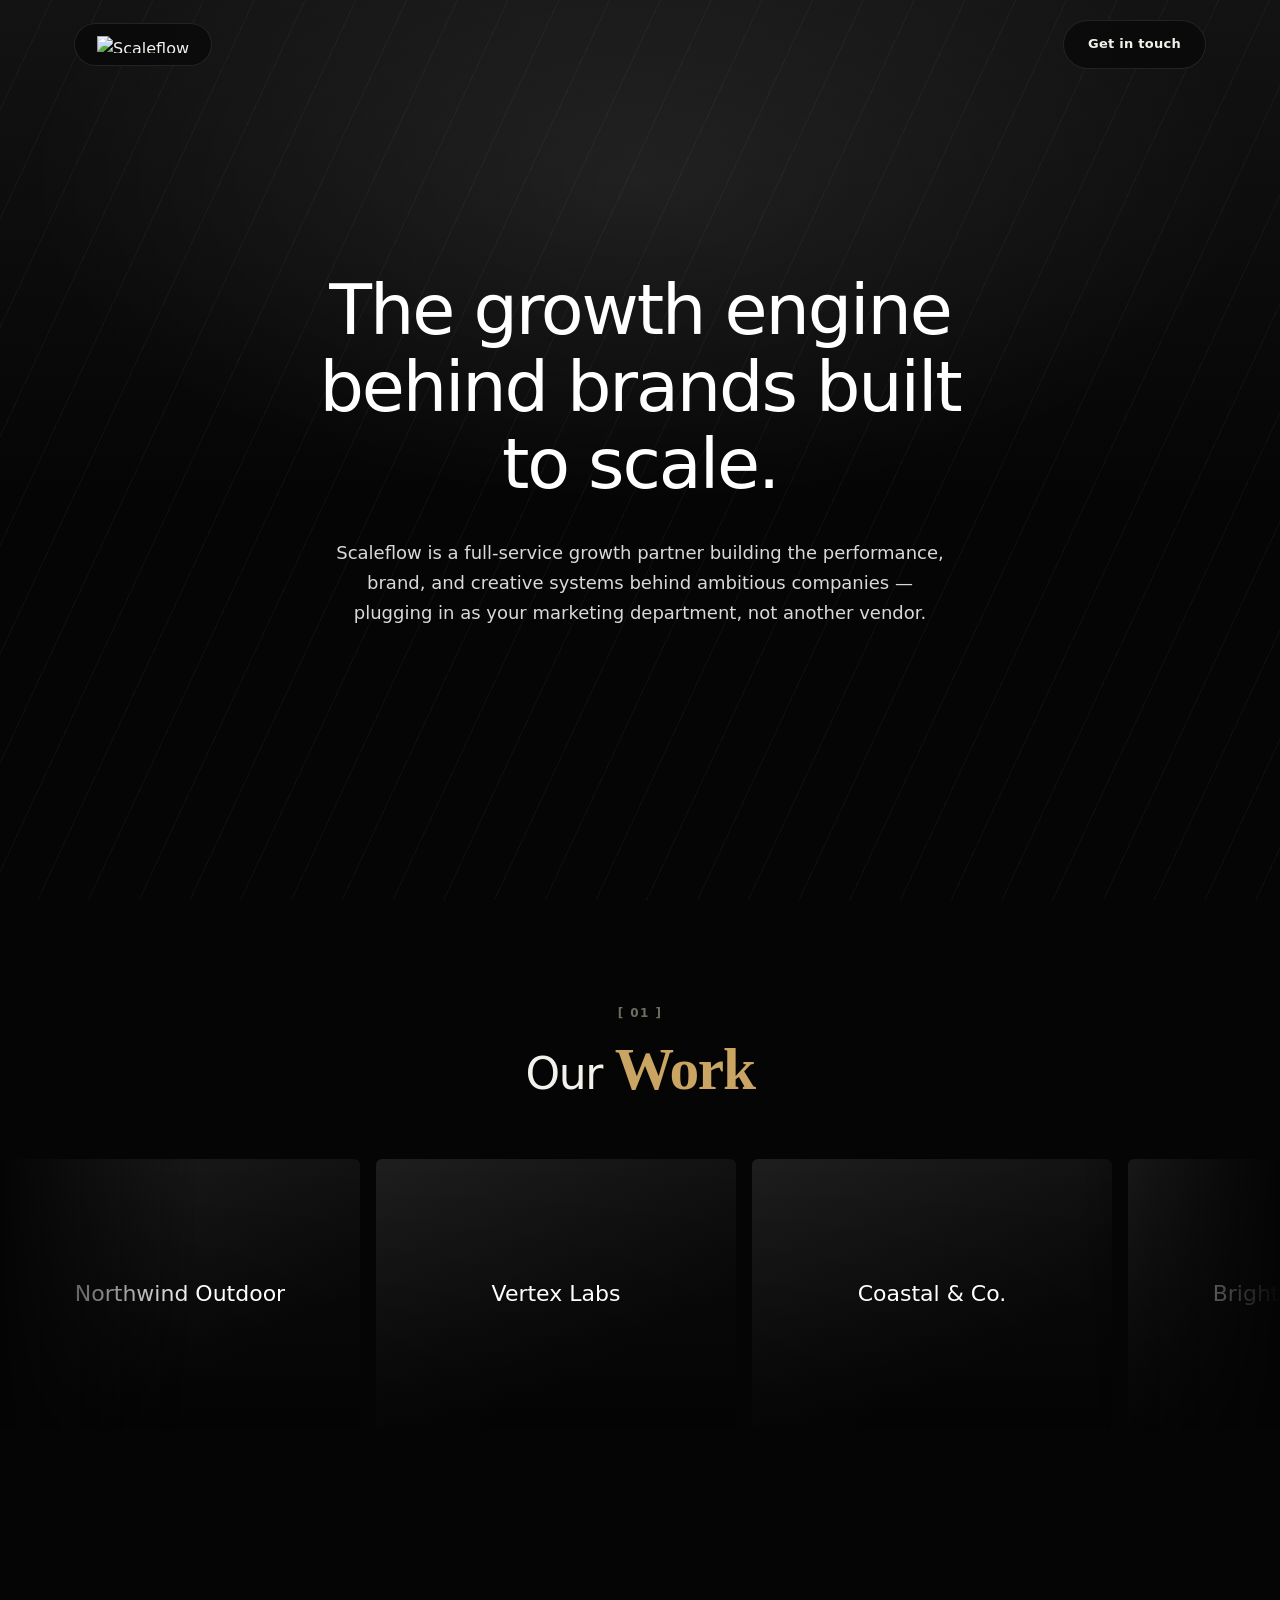
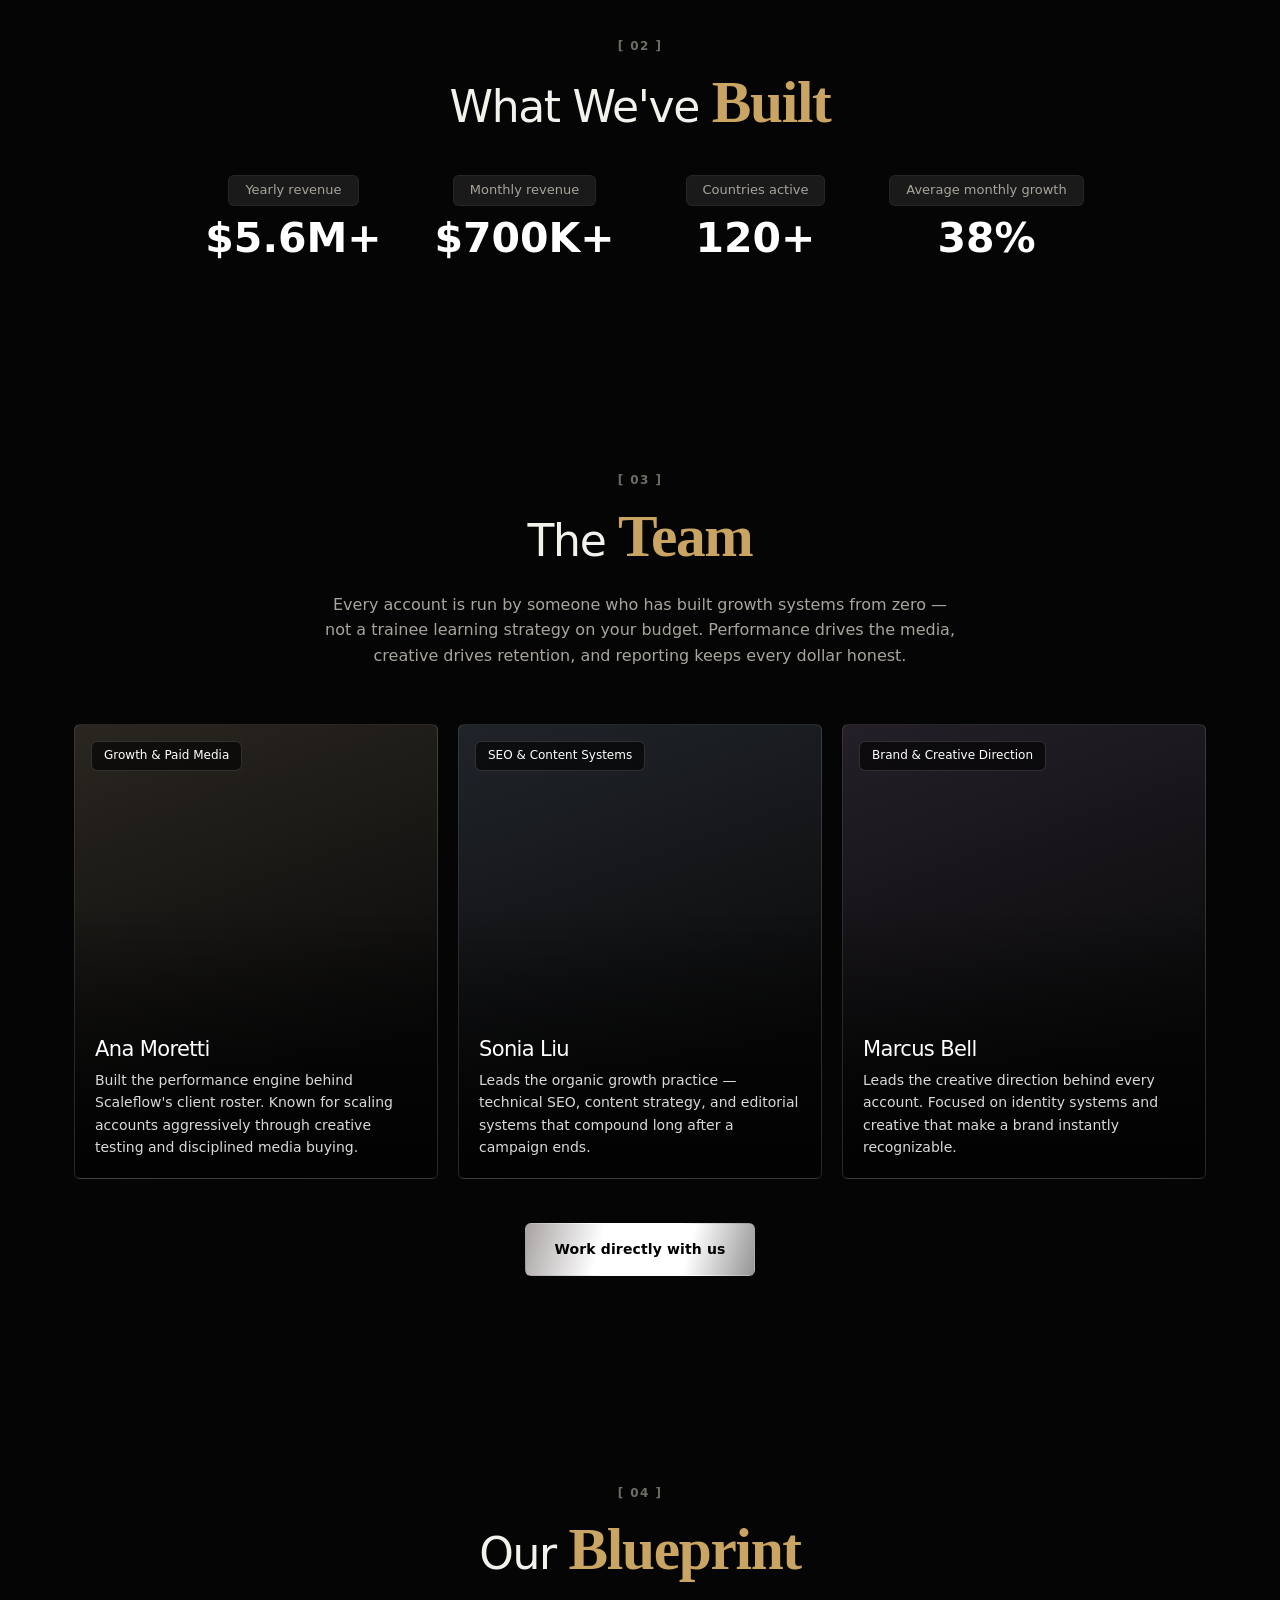
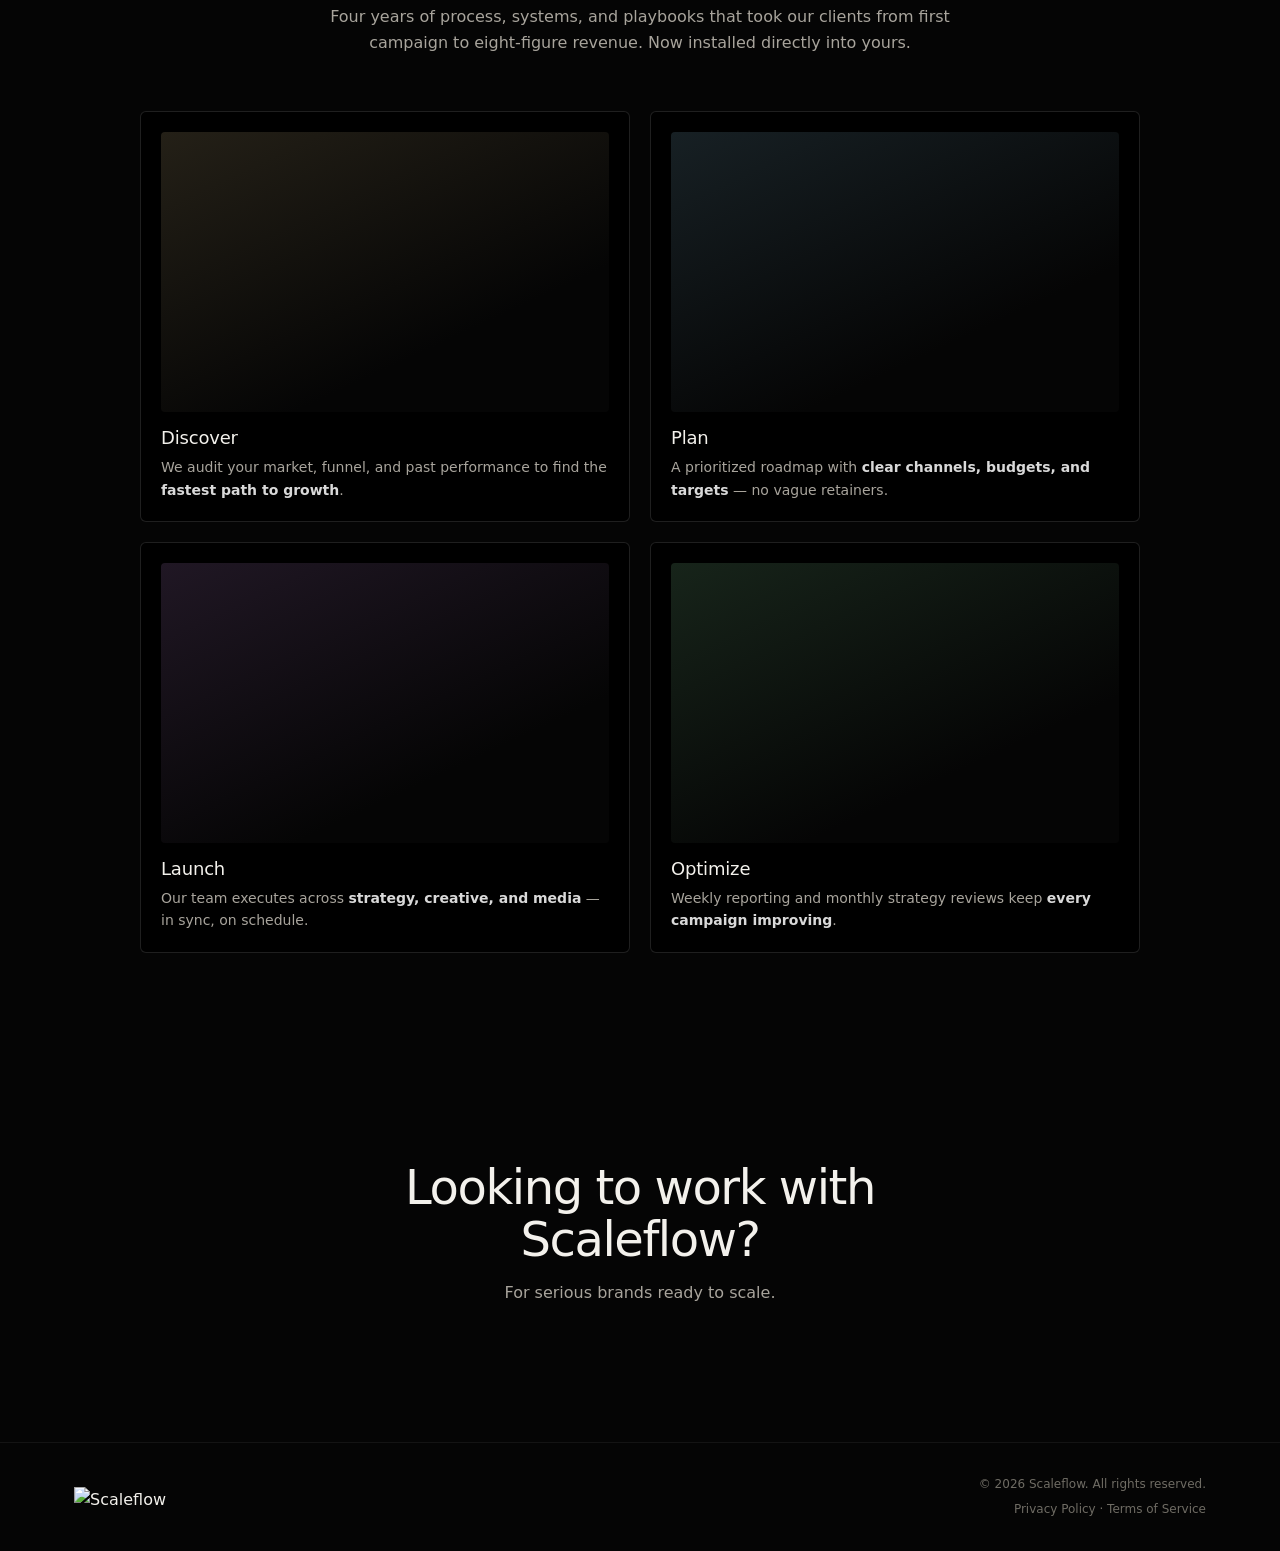
==== index.html @ 5b0f7709 "Fix footer logo picking up the header's floating-pill styling The footer logo shares the .brand clas" ====
<!DOCTYPE html>
<html lang="en">
<head>
  <meta charset="UTF-8" />
  <meta name="viewport" content="width=device-width, initial-scale=1.0" />
  <meta http-equiv="Content-Security-Policy" content="default-src 'self'; script-src 'self'; style-src 'self' 'unsafe-inline' https://fonts.googleapis.com; font-src 'self' https://fonts.gstatic.com; img-src 'self' data:; connect-src 'self'; base-uri 'self'; form-action 'self'; object-src 'none';" />
  <meta name="referrer" content="strict-origin-when-cross-origin" />
  <title>Scaleflow — Brand Growth Partner</title>
  <meta name="description" content="Scaleflow is a brand growth partner helping ambitious brands grow through strategy, content, paid media, and design." />
  <link rel="icon" type="image/svg+xml" href="images/Scaleflow (1).svg" />
  <link rel="preconnect" href="https://fonts.googleapis.com" />
  <link rel="preconnect" href="https://fonts.gstatic.com" crossorigin />
  <link href="https://fonts.googleapis.com/css2?family=Inter:wght@400;500;600;700&family=Outfit:wght@300;400;500;600;700&family=SUSE:wght@300;400;500;600&family=Cinzel:wght@400;500;600&family=Caveat:wght@500;600;700&display=swap" rel="stylesheet" />
  <link rel="stylesheet" href="css/styles.css?v=6" />
</head>
<body>

  <header class="site-header">
    <nav class="nav">
      <a href="index.html" class="brand"><img src="images/Scaleflow (3)-cropped.svg" alt="Scaleflow" class="brand-logo" /></a>
      <ul class="nav-links">
        <li><a href="contact.html">Get in touch</a></li>
      </ul>
    </nav>
  </header>

  <main>

    <!-- Hero + Our Work share one dot-map backdrop -->
    <div class="hero-work-wrap">
      <img class="world-dots" src="images/world-dots.svg" alt="" aria-hidden="true" />

      <section class="real-hero">
        <div class="container">
          <h1>The growth engine behind brands built to scale.</h1>
          <p>Scaleflow is a full-service growth partner building the performance, brand, and creative systems behind ambitious companies — plugging in as your marketing department, not another vendor.</p>
        </div>
      </section>

      <!-- Our Work (mirrors "Our Brands") -->
      <section>
        <div class="container">
          <div class="section-tag">
            <span class="section-num">[ 01 ]</span>
          </div>
          <h2 style="text-align:center; font-size: clamp(30px, 4.4vw, 44px);">Our <span class="script-word">Work</span></h2>
        </div>
        <div class="brand-marquee-wrap" style="margin-top:56px;">
          <div class="brand-marquee-track">
            <div class="brand-tile"><span>Northwind Outdoor</span></div>
            <div class="brand-tile"><span>Vertex Labs</span></div>
            <div class="brand-tile"><span>Coastal &amp; Co.</span></div>
            <div class="brand-tile"><span>Brightfield Goods</span></div>
            <div class="brand-tile"><span>Loop Studio</span></div>
            <div class="brand-tile"><span>Meridian Legal</span></div>
            <div class="brand-tile"><span>Northwind Outdoor</span></div>
            <div class="brand-tile"><span>Vertex Labs</span></div>
            <div class="brand-tile"><span>Coastal &amp; Co.</span></div>
            <div class="brand-tile"><span>Brightfield Goods</span></div>
            <div class="brand-tile"><span>Loop Studio</span></div>
            <div class="brand-tile"><span>Meridian Legal</span></div>
          </div>
        </div>
      </section>
    </div>

    <!-- What We've Built -->
    <section>
      <div class="container">
        <div class="section-tag">
          <span class="section-num">[ 02 ]</span>
        </div>
        <h2 style="text-align:center; font-size: clamp(30px, 4.4vw, 44px);">What We've <span class="script-word">Built</span></h2>
        <div class="stat-strip" style="margin-top:40px;">
          <div class="stat-strip-item">
            <div class="label">Yearly revenue</div>
            <div class="num">$5.6M+</div>
          </div>
          <div class="stat-strip-item">
            <div class="label">Monthly revenue</div>
            <div class="num">$700K+</div>
          </div>
          <div class="stat-strip-item">
            <div class="label">Countries active</div>
            <div class="num">120+</div>
          </div>
          <div class="stat-strip-item">
            <div class="label">Average monthly growth</div>
            <div class="num">38%</div>
          </div>
        </div>
      </div>
    </section>

    <!-- The Team (mirrors "The Founders") -->
    <section>
      <div class="container">
        <div class="section-tag">
          <span class="section-num">[ 03 ]</span>
        </div>
        <h2 style="text-align:center; font-size: clamp(30px, 4.4vw, 44px);">The <span class="script-word">Team</span></h2>
        <div class="founders-intro">
          <p>Every account is run by someone who has built growth systems from zero — not a trainee learning strategy on your budget. Performance drives the media, creative drives retention, and reporting keeps every dollar honest.</p>
        </div>
        <div class="founder-grid">
          <div class="founder-card" style="--founder-tone:#2a2620;">
            <span class="founder-role">Growth &amp; Paid Media</span>
            <div class="founder-text">
              <h3>Ana Moretti</h3>
              <p>Built the performance engine behind Scaleflow's client roster. Known for scaling accounts aggressively through creative testing and disciplined media buying.</p>
            </div>
          </div>
          <div class="founder-card" style="--founder-tone:#20242a;">
            <span class="founder-role">SEO &amp; Content Systems</span>
            <div class="founder-text">
              <h3>Sonia Liu</h3>
              <p>Leads the organic growth practice — technical SEO, content strategy, and editorial systems that compound long after a campaign ends.</p>
            </div>
          </div>
          <div class="founder-card" style="--founder-tone:#241f28;">
            <span class="founder-role">Brand &amp; Creative Direction</span>
            <div class="founder-text">
              <h3>Marcus Bell</h3>
              <p>Leads the creative direction behind every account. Focused on identity systems and creative that make a brand instantly recognizable.</p>
            </div>
          </div>
        </div>
        <div class="work-with-us">
          <a href="contact.html" class="btn btn-primary">Work directly with us</a>
        </div>
      </div>
    </section>

    <!-- Our Blueprint -->
    <section>
      <div class="container">
        <div class="section-tag">
          <span class="section-num">[ 04 ]</span>
        </div>
        <h2 style="text-align:center; font-size: clamp(30px, 4.4vw, 44px);">Our <span class="script-word">Blueprint</span></h2>
        <p style="text-align:center; max-width:640px; margin:16px auto 0;">Four years of process, systems, and playbooks that took our clients from first campaign to eight-figure revenue. Now installed directly into yours.</p>
        <div class="blueprint-grid" style="margin-top:56px;">
          <div class="blueprint-card">
            <div class="blueprint-media" style="--blueprint-tone:#242017;"></div>
            <h3>Discover</h3>
            <p>We audit your market, funnel, and past performance to find the <strong>fastest path to growth</strong>.</p>
          </div>
          <div class="blueprint-card">
            <div class="blueprint-media" style="--blueprint-tone:#172024;"></div>
            <h3>Plan</h3>
            <p>A prioritized roadmap with <strong>clear channels, budgets, and targets</strong> — no vague retainers.</p>
          </div>
          <div class="blueprint-card">
            <div class="blueprint-media" style="--blueprint-tone:#201724;"></div>
            <h3>Launch</h3>
            <p>Our team executes across <strong>strategy, creative, and media</strong> — in sync, on schedule.</p>
          </div>
          <div class="blueprint-card">
            <div class="blueprint-media" style="--blueprint-tone:#17241a;"></div>
            <h3>Optimize</h3>
            <p>Weekly reporting and monthly strategy reviews keep <strong>every campaign improving</strong>.</p>
          </div>
        </div>
      </div>
    </section>

    <!-- Closing CTA -->
    <section>
      <div class="exclusive-cta">
        <h2>Looking to work with Scaleflow?</h2>
        <p>For serious brands ready to scale.</p>
      </div>
    </section>

  </main>

  <footer class="site-footer">
    <div class="container">
      <div class="footer-minimal">
      <a href="index.html" class="brand footer-brand"><img src="images/Scaleflow (3)-cropped.svg" alt="Scaleflow" class="brand-logo" /></a>
      <div class="footer-legal">
        <span>© <span id="year"></span> Scaleflow. All rights reserved.</span>
        <span>Privacy Policy · Terms of Service</span>
      </div>
    </div>
    </div>
  </footer>  <script src="js/main.js"></script>
</body>
</html>
---- css/styles.css ----
/* ==========================================================================
   Scaleflow — global styles
   ========================================================================== */

:root {
  --color-bg: #050505;
  --color-bg-alt: #0a0a0a;
  --color-surface: #101010;
  --color-surface-2: #161615;
  --color-border: rgba(255, 255, 255, 0.1);
  --color-border-soft: rgba(255, 255, 255, 0.06);
  --color-text: #f3f1ec;
  --color-text-dim: #a8a49c;
  --color-text-faint: #6f6c64;
  --color-accent: #c9a463;
  --color-accent-soft: #e7cd9a;
  --color-accent-deep: #9a7a4b;
  --color-accent-ink: #16130c;

  --font-display: "SUSE", system-ui, -apple-system, sans-serif;
  --font-name: "Outfit", system-ui, -apple-system, sans-serif;
  --font-serif: "Cinzel", "Iowan Old Style", "Palatino Linotype", serif;
  --font-body: "Inter", system-ui, -apple-system, sans-serif;
  --font-script: "Caveat", cursive;

  --container: 1180px;
  --radius-sm: 6px;
  --radius-md: 10px;
  --radius-lg: 18px;

  --shadow-soft: 0 30px 80px -30px rgba(0, 0, 0, 0.8);
}

*,
*::before,
*::after {
  box-sizing: border-box;
}

html {
  scroll-behavior: smooth;
}

body {
  margin: 0;
  background: var(--color-bg);
  color: var(--color-text);
  font-family: var(--font-body);
  font-size: 16px;
  line-height: 1.6;
  -webkit-font-smoothing: antialiased;
}

img {
  max-width: 100%;
  display: block;
}

a {
  color: inherit;
  text-decoration: none;
}

ul {
  margin: 0;
  padding: 0;
  list-style: none;
}

h1, h2, h3, h4 {
  font-family: var(--font-display);
  font-weight: 300;
  line-height: 1.1;
  margin: 0 0 0.5em;
  letter-spacing: -0.03em;
}

p {
  margin: 0 0 1em;
  color: var(--color-text-dim);
}

.container {
  width: 100%;
  max-width: var(--container);
  margin: 0 auto;
  padding: 0 24px;
}

section {
  padding: 104px 0;
}

@media (max-width: 720px) {
  section {
    padding: 64px 0;
  }
}

.eyebrow {
  display: inline-flex;
  align-items: center;
  gap: 10px;
  font-family: var(--font-serif);
  font-size: 12px;
  font-weight: 500;
  letter-spacing: 0.22em;
  text-transform: uppercase;
  color: var(--color-accent);
  margin-bottom: 20px;
}

.eyebrow::before {
  content: "";
  width: 22px;
  height: 1px;
  background: var(--color-accent-deep);
  display: inline-block;
}

.section-head {
  max-width: 640px;
  margin-bottom: 56px;
}

.section-head.center {
  margin-left: auto;
  margin-right: auto;
  text-align: center;
}

.section-head .eyebrow {
  justify-content: flex-start;
}

.section-head.center .eyebrow {
  justify-content: center;
}

/* ---------- section tag (numbered label + script accent) ---------- */

.section-tag {
  display: flex;
  flex-direction: column;
  align-items: center;
  gap: 6px;
  margin-bottom: 14px;
}

.section-tag .section-num {
  font-family: var(--font-body);
  font-size: 12px;
  font-weight: 600;
  letter-spacing: 0.12em;
  color: var(--color-text-faint);
}

.script-word {
  font-family: var(--font-script);
  font-weight: 600;
  color: var(--color-accent);
  font-size: 1.35em;
}

.section-head p {
  font-size: 17px;
}

/* ---------- buttons ---------- */

.btn {
  display: inline-flex;
  align-items: center;
  justify-content: center;
  gap: 10px;
  padding: 14px 28px;
  border-radius: var(--radius-sm);
  font-family: var(--font-body);
  font-weight: 600;
  font-size: 14px;
  letter-spacing: 0.01em;
  border: 1px solid transparent;
  cursor: pointer;
  transition: transform 0.18s ease, background 0.18s ease, color 0.18s ease, border-color 0.18s ease, opacity 0.18s ease;
  white-space: nowrap;
}

.btn:hover {
  transform: translateY(-1px);
}

.btn-primary {
  background: linear-gradient(-74deg, #959595 0%, #fff 30%, #fff 67%, #a8a3a3 100%);
  color: #000;
}

.btn-primary:hover {
  opacity: 0.9;
}

.btn-ghost {
  background: transparent;
  color: var(--color-text);
  border-color: var(--color-border);
}

.btn-ghost:hover {
  border-color: rgba(255, 255, 255, 0.4);
  box-shadow: 0 0 14px rgba(255, 255, 255, 0.06);
}

.btn-primary:hover {
  box-shadow: 0 0 16px rgba(255, 255, 255, 0.14);
}

.btn-block {
  width: 100%;
}

/* ---------- header / nav ---------- */

.site-header {
  position: fixed;
  top: 20px;
  left: 0;
  right: 0;
  z-index: 100;
  pointer-events: none;
}

.nav {
  display: flex;
  align-items: center;
  justify-content: space-between;
  gap: 16px;
  max-width: var(--container);
  margin: 0 auto;
  padding: 0 24px;
}

.brand {
  display: flex;
  align-items: center;
  color: var(--color-text);
  flex-shrink: 0;
}

.nav .brand {
  pointer-events: auto;
  background: rgba(10, 10, 10, 0.85);
  backdrop-filter: blur(12px);
  -webkit-backdrop-filter: blur(12px);
  border: 1px solid var(--color-border);
  border-radius: 999px;
  padding: 12px 22px;
}

.brand-logo {
  height: 17px;
  width: auto;
  display: block;
}

.footer-brand .brand-logo {
  height: 20px;
}

.nav-links {
  display: flex;
  align-items: center;
  gap: 8px;
}

.nav-links a {
  pointer-events: auto;
  display: inline-flex;
  align-items: center;
  font-size: 13px;
  font-weight: 600;
  letter-spacing: 0.02em;
  color: var(--color-text);
  background: rgba(10, 10, 10, 0.85);
  backdrop-filter: blur(12px);
  -webkit-backdrop-filter: blur(12px);
  border: 1px solid var(--color-border);
  border-radius: 999px;
  padding: 13px 24px;
  transition: border-color 0.15s ease, background 0.15s ease;
}

.nav-links a:hover {
  border-color: rgba(255, 255, 255, 0.4);
}

@media (max-width: 480px) {
  .site-header {
    top: 14px;
  }

  .nav {
    padding: 0 16px;
  }

  .nav .brand {
    padding: 10px 16px;
  }

  .nav-links a {
    padding: 11px 18px;
    font-size: 12px;
  }
}

/* ---------- glow backdrop (signature sonar-ring motif) ---------- */

.glow-backdrop {
  position: relative;
  overflow: hidden;
  background: var(--color-bg);
}

.glow-backdrop::before {
  content: "";
  position: absolute;
  inset: 0;
  background-image: repeating-radial-gradient(
    circle at 50% 118%,
    rgba(201, 164, 99, 0.16) 0px,
    rgba(201, 164, 99, 0.16) 1px,
    transparent 1px,
    transparent 54px
  );
  -webkit-mask-image: radial-gradient(circle at 50% 118%, black 0%, black 38%, transparent 72%);
  mask-image: radial-gradient(circle at 50% 118%, black 0%, black 38%, transparent 72%);
  pointer-events: none;
}

.glow-backdrop > * {
  position: relative;
}

/* ---------- hero ---------- */

.hero {
  padding: 140px 0 120px;
  text-align: center;
}

.hero-inner {
  max-width: 780px;
  margin: 0 auto;
}

.hero h1 {
  font-size: clamp(38px, 6vw, 68px);
  font-weight: 400;
}

.hero-lede {
  font-size: 18px;
  max-width: 520px;
  margin: 0 auto 40px;
}

.hero-actions {
  display: flex;
  gap: 16px;
  flex-wrap: wrap;
  justify-content: center;
  margin-bottom: 64px;
}

.hero-stats {
  display: flex;
  gap: 56px;
  flex-wrap: wrap;
  justify-content: center;
}

.hero-stat .num {
  font-family: var(--font-display);
  font-size: 30px;
  font-weight: 600;
  color: var(--color-accent);
}

.hero-stat .label {
  font-size: 12px;
  color: var(--color-text-faint);
  text-transform: uppercase;
  letter-spacing: 0.1em;
  margin-top: 4px;
}

@media (max-width: 720px) {
  .hero {
    padding: 96px 0 80px;
  }

  .hero-stats {
    gap: 32px;
  }
}

/* ---------- logo strip ---------- */

.logo-strip {
  padding: 36px 0;
  border-top: 1px solid var(--color-border-soft);
  border-bottom: 1px solid var(--color-border-soft);
  overflow: hidden;
}

.logo-strip-inner {
  display: flex;
  flex-direction: column;
  gap: 20px;
}

.logo-strip .tag {
  font-size: 12px;
  color: var(--color-text-faint);
  text-transform: uppercase;
  letter-spacing: 0.12em;
  white-space: nowrap;
  text-align: center;
}

.marquee {
  overflow: hidden;
  -webkit-mask-image: linear-gradient(90deg, transparent, black 10%, black 90%, transparent);
  mask-image: linear-gradient(90deg, transparent, black 10%, black 90%, transparent);
}

.logo-row {
  display: flex;
  align-items: center;
  gap: 64px;
  width: max-content;
  font-family: var(--font-display);
  font-weight: 500;
  font-size: 19px;
  color: var(--color-text-faint);
  animation: marquee-scroll 28s linear infinite;
}

.logo-row span {
  white-space: nowrap;
  transition: color 0.2s ease;
}

.logo-row span:hover {
  color: var(--color-accent);
}

@keyframes marquee-scroll {
  from { transform: translateX(0); }
  to { transform: translateX(-50%); }
}

@media (prefers-reduced-motion: reduce) {
  .logo-row {
    animation: none;
    flex-wrap: wrap;
    justify-content: center;
  }
}

/* ---------- cards / grids ---------- */

.grid {
  display: grid;
  gap: 1px;
  background: var(--color-border-soft);
  border: 1px solid var(--color-border-soft);
}

.grid-3 {
  grid-template-columns: repeat(3, 1fr);
}

.grid-2 {
  grid-template-columns: repeat(2, 1fr);
}

@media (max-width: 900px) {
  .grid-3 {
    grid-template-columns: repeat(2, 1fr);
  }
}

@media (max-width: 640px) {
  .grid-3,
  .grid-2 {
    grid-template-columns: 1fr;
  }
}

.card {
  background: var(--color-bg);
  padding: 36px 32px;
  transition: background 0.2s ease, box-shadow 0.3s ease;
}

.card:hover {
  background: var(--color-surface);
  box-shadow: inset 0 0 40px rgba(255, 255, 255, 0.025), 0 0 18px rgba(255, 255, 255, 0.03);
}

.card-icon {
  width: 42px;
  height: 42px;
  border-radius: 50%;
  display: grid;
  place-items: center;
  border: 1px solid var(--color-border);
  color: var(--color-accent);
  margin-bottom: 22px;
  font-size: 17px;
  font-family: var(--font-display);
  transition: border-color 0.2s ease;
}

.card:hover .card-icon,
.value-item:hover .card-icon,
.contact-info-item:hover .card-icon {
  border-color: var(--color-accent-deep);
  box-shadow: 0 0 12px rgba(255, 255, 255, 0.08);
}

.card h3 {
  font-size: 19px;
  margin-bottom: 10px;
}

.card p {
  font-size: 15px;
  margin-bottom: 0;
}

.card .learn {
  display: inline-block;
  margin-top: 18px;
  font-size: 13px;
  font-weight: 600;
  letter-spacing: 0.04em;
  color: var(--color-accent);
  border-bottom: 1px solid var(--color-accent-deep);
  padding-bottom: 2px;
}

/* ---------- process ---------- */

.process-list {
  display: flex;
  flex-direction: column;
  border-top: 1px solid var(--color-border-soft);
}

.process-item {
  display: grid;
  grid-template-columns: 90px 1fr;
  gap: 24px;
  padding: 32px 0;
  border-bottom: 1px solid var(--color-border-soft);
  align-items: baseline;
}

.process-item .idx {
  font-family: var(--font-serif);
  font-size: 24px;
  font-weight: 500;
  color: var(--color-accent-deep);
}

.process-item h3 {
  font-size: 20px;
  margin-bottom: 6px;
}

.process-item p {
  margin-bottom: 0;
}

@media (max-width: 640px) {
  .process-item {
    grid-template-columns: 1fr;
    gap: 6px;
  }
}

/* ---------- work / portfolio ---------- */

.work-card {
  overflow: hidden;
  background: var(--color-bg);
  transition: background 0.2s ease, box-shadow 0.3s ease;
}

.work-card:hover {
  background: var(--color-surface);
  box-shadow: inset 0 0 40px rgba(255, 255, 255, 0.025), 0 0 18px rgba(255, 255, 255, 0.03);
}

.work-thumb {
  height: 200px;
  display: flex;
  align-items: flex-end;
  padding: 20px;
  position: relative;
  background: linear-gradient(160deg, #1c1c1c, #0a0a0a);
}

.work-thumb .tag-pill {
  background: rgba(0, 0, 0, 0.5);
  border: 1px solid rgba(255, 255, 255, 0.22);
  color: #fff;
  font-size: 11px;
  font-weight: 600;
  padding: 5px 12px;
  border-radius: 999px;
  text-transform: uppercase;
  letter-spacing: 0.08em;
}

.work-body {
  padding: 28px 32px;
}

.work-body h3 {
  font-size: 18px;
  margin-bottom: 8px;
}

.work-meta {
  display: flex;
  gap: 24px;
  margin-top: 20px;
  padding-top: 20px;
  border-top: 1px solid var(--color-border-soft);
}

.work-meta .stat-num {
  font-family: var(--font-display);
  font-weight: 600;
  color: var(--color-accent);
  font-size: 19px;
  display: block;
}

.work-meta .stat-label {
  font-size: 11px;
  color: var(--color-text-faint);
  text-transform: uppercase;
  letter-spacing: 0.08em;
}

.work-filters {
  display: flex;
  gap: 10px;
  flex-wrap: wrap;
  margin-bottom: 44px;
}

.filter-btn {
  padding: 9px 18px;
  border-radius: 999px;
  border: 1px solid var(--color-border);
  background: transparent;
  color: var(--color-text-dim);
  font-family: var(--font-body);
  font-size: 13px;
  letter-spacing: 0.02em;
  cursor: pointer;
  transition: all 0.15s ease;
}

.filter-btn:hover {
  color: var(--color-text);
  border-color: rgba(255, 255, 255, 0.4);
  box-shadow: 0 0 12px rgba(255, 255, 255, 0.06);
}

.filter-btn.active {
  background: var(--color-accent);
  border-color: var(--color-accent);
  color: var(--color-accent-ink);
  font-weight: 600;
}

/* ---------- testimonials ---------- */

.testimonial-card {
  background: var(--color-bg);
  padding: 36px 32px;
  transition: background 0.2s ease, box-shadow 0.3s ease;
}

.testimonial-card:hover {
  background: var(--color-surface);
  box-shadow: inset 0 0 40px rgba(255, 255, 255, 0.025), 0 0 18px rgba(255, 255, 255, 0.03);
}

.stars {
  color: var(--color-accent);
  letter-spacing: 2px;
  margin-bottom: 18px;
  font-size: 14px;
}

.testimonial-card blockquote {
  margin: 0 0 26px;
  font-size: 16px;
  color: var(--color-text);
  font-family: var(--font-display);
  font-weight: 400;
  line-height: 1.45;
}

.testimonial-person {
  display: flex;
  align-items: center;
  gap: 12px;
}

.avatar {
  width: 40px;
  height: 40px;
  border-radius: 50%;
  border: 1px solid var(--color-border);
  display: grid;
  place-items: center;
  color: var(--color-text);
  font-weight: 500;
  font-family: var(--font-display);
  font-size: 14px;
  transition: box-shadow 0.3s ease;
}

.testimonial-card:hover .avatar {
  box-shadow: 0 0 12px rgba(255, 255, 255, 0.08);
}

.testimonial-person .name {
  font-weight: 600;
  font-size: 14px;
}

.testimonial-person .role {
  font-size: 12px;
  color: var(--color-text-faint);
}

/* ---------- CTA band ---------- */

.cta-band {
  text-align: center;
  position: relative;
  padding: 100px 24px;
  border-top: 1px solid var(--color-border-soft);
  border-bottom: 1px solid var(--color-border-soft);
}

.cta-band h2 {
  font-size: clamp(28px, 4.4vw, 44px);
  font-weight: 400;
  max-width: 640px;
  margin: 0 auto 18px;
  position: relative;
}

.cta-band p {
  max-width: 480px;
  margin: 0 auto 36px;
  position: relative;
}

.cta-band .btn-row {
  display: flex;
  gap: 16px;
  justify-content: center;
  flex-wrap: wrap;
  position: relative;
}

@media (max-width: 640px) {
  .cta-band {
    padding: 64px 24px;
  }
}

/* ---------- footer ---------- */

.site-footer {
  border-top: 1px solid var(--color-border-soft);
  padding: 32px 0;
}

.footer-minimal {
  display: flex;
  justify-content: space-between;
  align-items: center;
  flex-wrap: wrap;
  gap: 16px;
}

.footer-legal {
  display: flex;
  flex-direction: column;
  align-items: flex-end;
  gap: 6px;
  font-size: 12px;
  color: var(--color-text-faint);
  text-align: right;
}

@media (max-width: 560px) {
  .footer-minimal {
    justify-content: flex-start;
  }

  .footer-legal {
    align-items: flex-start;
    text-align: left;
  }
}

/* ---------- page hero (inner pages) ---------- */

.page-hero {
  padding: 88px 0 64px;
  border-bottom: 1px solid var(--color-border-soft);
  text-align: center;
}

.page-hero .container {
  max-width: 720px;
}

.page-hero h1 {
  font-size: clamp(32px, 5.4vw, 52px);
  font-weight: 400;
}

.page-hero p {
  font-size: 17px;
}

.breadcrumb {
  font-size: 12px;
  color: var(--color-text-faint);
  margin-bottom: 20px;
  text-transform: uppercase;
  letter-spacing: 0.1em;
}

.breadcrumb a {
  color: var(--color-text-faint);
}

.breadcrumb a:hover {
  color: var(--color-text);
}

/* ---------- services detail ---------- */

.service-detail {
  display: grid;
  grid-template-columns: 60px 1fr;
  gap: 28px;
  padding: 44px 0;
  border-bottom: 1px solid var(--color-border-soft);
}

.service-detail:last-child {
  border-bottom: none;
}

.service-detail .num {
  font-family: var(--font-serif);
  font-size: 15px;
  color: var(--color-accent-deep);
  font-weight: 500;
}

.service-detail h3 {
  font-size: 25px;
  font-weight: 400;
  margin-bottom: 12px;
}

.service-detail .tags {
  display: flex;
  gap: 8px;
  flex-wrap: wrap;
  margin-top: 20px;
}

.service-detail .tags span {
  font-size: 11px;
  padding: 6px 13px;
  border-radius: 999px;
  color: var(--color-text-dim);
  border: 1px solid var(--color-border);
  text-transform: uppercase;
  letter-spacing: 0.05em;
}

@media (max-width: 640px) {
  .service-detail {
    grid-template-columns: 1fr;
    gap: 12px;
  }
}

/* ---------- pricing ---------- */

.pricing-card {
  background: var(--color-bg);
  border: 1px solid var(--color-border);
  border-radius: var(--radius-md);
  padding: 40px 32px;
  display: flex;
  flex-direction: column;
  transition: border-color 0.3s ease, box-shadow 0.3s ease;
}

.pricing-card:hover {
  border-color: rgba(255, 255, 255, 0.25);
  box-shadow: 0 0 20px rgba(255, 255, 255, 0.05);
}

.pricing-card.featured {
  border-color: var(--color-accent-deep);
  background: var(--color-surface);
  position: relative;
}

.pricing-badge {
  position: absolute;
  top: -14px;
  right: 24px;
  background: linear-gradient(135deg, var(--color-accent-soft), var(--color-accent-deep));
  color: var(--color-accent-ink);
  font-size: 11px;
  font-weight: 700;
  padding: 6px 14px;
  border-radius: 999px;
  text-transform: uppercase;
  letter-spacing: 0.06em;
}

.pricing-card h3 {
  font-weight: 400;
  font-size: 20px;
}

.pricing-card .price {
  font-family: var(--font-display);
  font-size: 40px;
  font-weight: 400;
  margin: 16px 0 4px;
}

.pricing-card .price span {
  font-size: 13px;
  color: var(--color-text-faint);
  font-weight: 400;
  font-family: var(--font-body);
}

.pricing-card ul {
  margin: 26px 0 30px;
  flex-grow: 1;
}

.pricing-card ul li {
  font-size: 14px;
  color: var(--color-text-dim);
  padding: 8px 0;
  display: flex;
  gap: 10px;
  align-items: flex-start;
  border-top: 1px solid var(--color-border-soft);
}

.pricing-card ul li:first-child {
  border-top: none;
}

.pricing-card ul li::before {
  content: "＋";
  color: var(--color-text-faint);
}

/* ---------- team ---------- */

.team-card {
  text-align: center;
}

.team-avatar {
  width: 100%;
  aspect-ratio: 1;
  border-radius: var(--radius-md);
  background: var(--color-surface);
  border: 1px solid var(--color-border);
  display: grid;
  place-items: center;
  font-family: var(--font-display);
  font-size: 30px;
  font-weight: 400;
  color: var(--color-text);
  margin-bottom: 18px;
  transition: box-shadow 0.3s ease, border-color 0.3s ease;
}

.team-card:hover .team-avatar {
  border-color: rgba(255, 255, 255, 0.25);
  box-shadow: 0 0 20px rgba(255, 255, 255, 0.07);
}

.team-card h3 {
  font-size: 16px;
  margin-bottom: 2px;
  font-weight: 500;
}

.team-card .role {
  font-size: 12px;
  color: var(--color-text-faint);
  text-transform: uppercase;
  letter-spacing: 0.05em;
}

/* ---------- values ---------- */

.value-item {
  display: flex;
  gap: 20px;
  align-items: flex-start;
  padding: 28px 0;
  border-bottom: 1px solid var(--color-border-soft);
  transition: border-color 0.3s ease;
}

.value-item:hover {
  border-color: rgba(255, 255, 255, 0.18);
}

.value-item .card-icon {
  flex-shrink: 0;
  margin-bottom: 0;
}

.value-item h3 {
  font-size: 17px;
  margin-bottom: 6px;
  font-weight: 500;
}

.value-item p {
  font-size: 14px;
  margin-bottom: 0;
}

/* ---------- contact ---------- */

.contact-grid {
  display: grid;
  grid-template-columns: 1fr 1fr;
  gap: 64px;
  align-items: flex-start;
}

@media (max-width: 900px) {
  .contact-grid {
    grid-template-columns: 1fr;
  }
}

.contact-info-item {
  display: flex;
  gap: 18px;
  padding: 22px 0;
  border-bottom: 1px solid var(--color-border-soft);
}

.contact-info-item:first-child {
  padding-top: 0;
}

.contact-info-item .card-icon {
  margin-bottom: 0;
  flex-shrink: 0;
}

.contact-info-item h4 {
  font-size: 14px;
  margin-bottom: 4px;
  font-weight: 500;
}

.contact-info-item p {
  font-size: 14px;
  margin-bottom: 0;
}

.form-field {
  margin-bottom: 22px;
}

.form-field label {
  display: block;
  font-size: 12px;
  font-weight: 600;
  color: var(--color-text-faint);
  margin-bottom: 9px;
  text-transform: uppercase;
  letter-spacing: 0.08em;
}

.form-field input,
.form-field select,
.form-field textarea {
  width: 100%;
  background: var(--color-surface);
  border: 1px solid var(--color-border);
  border-radius: var(--radius-sm);
  padding: 13px 16px;
  color: var(--color-text);
  font-family: var(--font-body);
  font-size: 15px;
  transition: border-color 0.15s ease;
}

.form-field input:focus,
.form-field select:focus,
.form-field textarea:focus {
  outline: none;
  border-color: var(--color-accent-deep);
  box-shadow: 0 0 14px rgba(255, 255, 255, 0.05);
}

.form-field textarea {
  resize: vertical;
  min-height: 120px;
}

.form-row {
  display: grid;
  grid-template-columns: 1fr 1fr;
  gap: 16px;
}

@media (max-width: 560px) {
  .form-row {
    grid-template-columns: 1fr;
  }
}

.form-note {
  font-size: 12px;
  color: var(--color-text-faint);
  margin-top: 16px;
}

.form-success {
  display: none;
  background: var(--color-surface);
  border: 1px solid var(--color-border);
  border-radius: var(--radius-md);
  padding: 36px;
  text-align: center;
}

.form-success.visible {
  display: block;
}

.form-success .icon {
  width: 50px;
  height: 50px;
  border-radius: 50%;
  border: 1px solid var(--color-border);
  color: var(--color-text);
  display: grid;
  place-items: center;
  margin: 0 auto 18px;
  font-size: 20px;
  font-family: var(--font-display);
}

.form-success h3 {
  font-weight: 400;
}

/* ---------- faq ---------- */

.faq-list {
  display: flex;
  flex-direction: column;
  gap: 10px;
}

.faq-item {
  border: 1px solid var(--color-border-soft);
  border-radius: var(--radius-sm);
  padding: 0 22px;
  transition: border-color 0.3s ease, box-shadow 0.3s ease;
}

.faq-item:hover {
  border-color: rgba(255, 255, 255, 0.2);
  box-shadow: 0 0 14px rgba(255, 255, 255, 0.04);
}

.faq-question {
  width: 100%;
  background: none;
  border: none;
  color: var(--color-text);
  text-align: left;
  padding: 22px 0;
  font-family: var(--font-body);
  font-size: 15px;
  font-weight: 600;
  cursor: pointer;
  display: flex;
  justify-content: space-between;
  align-items: center;
  gap: 20px;
}

.faq-icon {
  font-size: 17px;
  color: var(--color-text-faint);
  transition: transform 0.2s ease;
  flex-shrink: 0;
}

.faq-item.open .faq-icon {
  transform: rotate(45deg);
}

.faq-answer {
  max-height: 0;
  overflow: hidden;
  transition: max-height 0.25s ease;
}

.faq-answer p {
  padding-bottom: 22px;
  font-size: 14px;
  margin: 0;
}

/* ---------- reveal animation ---------- */

.reveal {
  opacity: 0;
  transform: translateY(18px);
  transition: opacity 0.6s ease, transform 0.6s ease;
}

.reveal.in-view {
  opacity: 1;
  transform: translateY(0);
}

/* ---------- misc ---------- */

.two-col {
  display: grid;
  grid-template-columns: 1fr 1fr;
  gap: 64px;
  align-items: center;
}

@media (max-width: 900px) {
  .two-col {
    grid-template-columns: 1fr;
    gap: 32px;
  }
}

.info-panel {
  border: 1px solid var(--color-border);
  border-radius: var(--radius-md);
  padding: 8px 28px;
}

.info-row {
  display: flex;
  align-items: center;
  justify-content: space-between;
  padding: 18px 0;
  border-bottom: 1px solid var(--color-border-soft);
}

.info-row:last-child {
  border-bottom: none;
}

.info-row .k {
  font-size: 13px;
  color: var(--color-text-faint);
  text-transform: uppercase;
  letter-spacing: 0.06em;
}

.info-row .v {
  font-family: var(--font-display);
  font-weight: 600;
  color: var(--color-accent);
  font-size: 17px;
}

.stat-block {
  display: grid;
  grid-template-columns: repeat(4, 1fr);
  gap: 24px;
  text-align: center;
}

@media (max-width: 720px) {
  .stat-block {
    grid-template-columns: repeat(2, 1fr);
  }
}

.stat-block .num {
  font-family: var(--font-display);
  font-size: clamp(32px, 4vw, 44px);
  font-weight: 600;
  color: var(--color-accent);
}

.stat-block .label {
  font-size: 12px;
  color: var(--color-text-faint);
  text-transform: uppercase;
  letter-spacing: 0.08em;
}

.divider-line {
  height: 1px;
  background: var(--color-border-soft);
  border: none;
  margin: 0;
}

/* ---------- full-height hero ---------- */

.real-hero {
  position: relative;
  padding: 0;
  min-height: 640px;
  height: 100vh;
  max-height: 900px;
  width: 100%;
  overflow: hidden;
  display: flex;
  align-items: center;
  justify-content: center;
  text-align: center;
  background:
    radial-gradient(ellipse 80% 60% at 50% 20%, rgba(255, 255, 255, 0.08), transparent 60%),
    linear-gradient(180deg, #131313 0%, #050505 55%, rgba(5, 5, 5, 0) 100%);
}

.real-hero::before {
  content: "";
  position: absolute;
  inset: 0;
  background-image: repeating-linear-gradient(
    115deg,
    rgba(255, 255, 255, 0.035) 0px,
    rgba(255, 255, 255, 0.035) 1px,
    transparent 1px,
    transparent 46px
  );
}

.hero-work-wrap {
  position: relative;
  overflow: hidden;
}

.hero-work-wrap > section {
  position: relative;
  z-index: 1;
}

.world-dots {
  position: absolute;
  z-index: 0;
  left: 50%;
  bottom: 0;
  top: auto;
  transform: translateX(-50%);
  width: min(1400px, 150%);
  max-width: none;
  opacity: 0.16;
  pointer-events: none;
  -webkit-mask-image: linear-gradient(to bottom, transparent 0%, transparent 28%, black 55%, black 85%, transparent 100%);
  mask-image: linear-gradient(to bottom, transparent 0%, transparent 28%, black 55%, black 85%, transparent 100%);
}

.real-hero .container {
  position: relative;
  max-width: 760px;
}

.real-hero h1 {
  font-size: clamp(36px, 6.4vw, 70px);
  font-weight: 300;
  letter-spacing: -0.03em;
  color: #fff;
}

.real-hero p {
  margin: 20px auto 0;
  max-width: 620px;
  font-size: clamp(15px, 1.6vw, 18px);
  color: rgba(255, 255, 255, 0.85);
  line-height: 1.65;
}

@media (max-width: 720px) {
  .real-hero {
    min-height: 560px;
  }
}

/* ---------- brand marquee ("Our Work") ---------- */

.brand-marquee-wrap {
  overflow: hidden;
  -webkit-mask-image: linear-gradient(90deg, transparent, black 200px, black calc(100% - 200px), transparent);
  mask-image: linear-gradient(90deg, transparent, black 200px, black calc(100% - 200px), transparent);
}

.brand-marquee-track {
  display: flex;
  gap: 16px;
  width: max-content;
  animation: marquee-scroll 34s linear infinite;
}

@media (prefers-reduced-motion: reduce) {
  .brand-marquee-track {
    animation: none;
    flex-wrap: wrap;
  }
}

.brand-tile {
  position: relative;
  flex-shrink: 0;
  width: 360px;
  height: 270px;
  border-radius: 6px;
  overflow: hidden;
  background: linear-gradient(150deg, #1e1e1e, #0a0a0a 70%);
  display: flex;
  align-items: center;
  justify-content: center;
  transition: box-shadow 0.3s ease;
}

.brand-tile:hover {
  box-shadow: 0 0 22px rgba(255, 255, 255, 0.06);
}

.brand-tile::after {
  content: "";
  position: absolute;
  inset: 0;
  background: linear-gradient(0deg, rgba(0, 0, 0, 0.6), rgba(0, 0, 0, 0.2) 55%, transparent);
}

.brand-tile span {
  position: relative;
  z-index: 1;
  font-family: var(--font-display);
  font-weight: 400;
  font-size: 22px;
  color: #fff;
}

@media (max-width: 560px) {
  .brand-tile {
    width: 280px;
    height: 210px;
  }
}

/* ---------- stat strip (What we've built) ---------- */

.stat-strip {
  display: grid;
  grid-template-columns: repeat(4, 1fr);
  gap: 24px;
  max-width: 900px;
  margin: 0 auto;
  text-align: center;
}

@media (max-width: 720px) {
  .stat-strip {
    grid-template-columns: repeat(2, 1fr);
  }
}

.stat-strip-item {
  display: flex;
  flex-direction: column;
  align-items: center;
}

.stat-strip-item .label {
  display: inline-flex;
  max-width: 100%;
  background: #1a1a1a;
  border: 1px solid rgba(255, 255, 255, 0.05);
  border-radius: 6px;
  padding: 4px 16px;
  font-family: var(--font-body);
  font-size: 13px;
  color: var(--color-text-dim);
  transition: box-shadow 0.3s ease, border-color 0.3s ease;
}

.stat-strip-item:hover .label {
  border-color: rgba(255, 255, 255, 0.14);
  box-shadow: 0 0 12px rgba(255, 255, 255, 0.06);
}

.stat-strip-item .num {
  margin-top: 8px;
  font-family: var(--font-display);
  font-weight: 600;
  font-size: clamp(28px, 3.4vw, 41px);
  line-height: 1.2;
  color: #fff;
  white-space: nowrap;
  text-rendering: optimizeLegibility;
  -webkit-font-smoothing: antialiased;
}

/* ---------- founders ---------- */

.founders-intro {
  max-width: 640px;
  margin: 0 auto 56px;
  text-align: center;
}

.founders-intro p {
  font-size: 16px;
}

.founder-grid {
  display: grid;
  grid-template-columns: repeat(3, 1fr);
  gap: 20px;
}

@media (max-width: 720px) {
  .founder-grid {
    grid-template-columns: 1fr;
  }
}

.founder-card {
  position: relative;
  aspect-ratio: 4 / 5;
  border-radius: 6px;
  border: 1px solid rgba(255, 255, 255, 0.12);
  overflow: hidden;
  background: linear-gradient(160deg, var(--founder-tone, #2a2a2a), #0a0a0a 75%);
  transition: transform 0.4s ease, box-shadow 0.4s ease;
}

.founder-card:hover {
  transform: scale(1.01);
  box-shadow: 0 0 24px rgba(255, 255, 255, 0.07);
}

.founder-card::after {
  content: "";
  position: absolute;
  inset: 0;
  background: linear-gradient(180deg, transparent 40%, rgba(0, 0, 0, 0.55) 75%, rgba(0, 0, 0, 0.85) 100%);
}

.founder-role {
  position: absolute;
  top: 16px;
  left: 16px;
  z-index: 1;
  display: inline-flex;
  align-items: center;
  border-radius: 6px;
  border: 1px solid rgba(255, 255, 255, 0.15);
  background: rgba(0, 0, 0, 0.6);
  backdrop-filter: blur(4px);
  padding: 4px 12px;
  font-family: var(--font-body);
  font-size: 12px;
  font-weight: 500;
  color: #fff;
}

.founder-text {
  position: absolute;
  z-index: 1;
  inset-inline: 0;
  bottom: 0;
  padding: 20px;
}

.founder-text h3 {
  font-family: var(--font-name);
  font-weight: 300;
  font-size: 21px;
  color: #fff;
  margin: 0;
}

.founder-text p {
  margin: 8px 0 0;
  font-size: 14px;
  color: rgba(255, 255, 255, 0.85);
}

.work-with-us {
  text-align: center;
  margin-top: 44px;
}

/* ---------- accolades marquee ---------- */

.accolade-strip {
  overflow: hidden;
  -webkit-mask-image: linear-gradient(90deg, transparent, black 60px, black calc(100% - 60px), transparent);
  mask-image: linear-gradient(90deg, transparent, black 60px, black calc(100% - 60px), transparent);
}

.accolade-track {
  display: flex;
  gap: 24px;
  width: max-content;
  animation: marquee-scroll 50s linear infinite;
}

@media (prefers-reduced-motion: reduce) {
  .accolade-track {
    animation: none;
    flex-wrap: wrap;
  }
}

.accolade-card {
  position: relative;
  flex: 0 0 260px;
  height: 387px;
  border-radius: 5px;
  overflow: hidden;
  background: linear-gradient(165deg, var(--accolade-tone, #1c1c1c), #050505 70%);
  box-shadow:
    inset 0 1px 0 0 rgba(255, 255, 255, 0.1),
    0 30px 50px 0 rgba(0, 0, 0, 0.4);
  transition: box-shadow 0.35s ease;
}

.accolade-card:hover {
  box-shadow:
    inset 0 1px 0 0 rgba(255, 255, 255, 0.1),
    0 30px 50px 0 rgba(0, 0, 0, 0.4),
    0 0 26px rgba(255, 255, 255, 0.07);
}

@media (min-width: 640px) {
  .accolade-card {
    flex-basis: 360px;
    height: 536px;
  }
}

.accolade-card-inner {
  position: relative;
  z-index: 1;
  padding: 24px;
}

.accolade-card-head {
  display: flex;
  align-items: center;
  gap: 12px;
}

.accolade-card .mark {
  width: 40px;
  height: 40px;
  flex-shrink: 0;
  border-radius: 6px;
  border: 1px solid rgba(255, 255, 255, 0.1);
  background: rgba(255, 255, 255, 0.05);
  display: grid;
  place-items: center;
  font-family: var(--font-display);
  font-size: 15px;
  color: #fff;
}

.accolade-card h4 {
  font-family: var(--font-body);
  font-weight: 400;
  font-size: 18px;
  color: #fff;
  margin: 0;
  flex: 1;
  min-width: 0;
}

.accolade-card p {
  margin: 18px 0 0;
  font-size: 16px;
  font-weight: 500;
  line-height: 1.6;
  color: #fff;
}

/* ---------- blueprint grid ---------- */

.blueprint-grid {
  display: grid;
  grid-template-columns: repeat(2, 1fr);
  gap: 20px;
  max-width: 1000px;
  margin: 0 auto;
}

@media (max-width: 720px) {
  .blueprint-grid {
    grid-template-columns: 1fr;
  }
}

.blueprint-card {
  border-radius: 6px;
  border: 1px solid rgba(255, 255, 255, 0.12);
  background: #000;
  padding: 20px;
  transition: border-color 0.3s ease, box-shadow 0.3s ease;
}

.blueprint-card:hover {
  border-color: rgba(255, 255, 255, 0.2);
  box-shadow: 0 0 22px rgba(255, 255, 255, 0.05);
}

.blueprint-media {
  aspect-ratio: 16 / 10;
  border-radius: 4px;
  overflow: hidden;
  background: linear-gradient(155deg, var(--blueprint-tone, #202020), #050505 70%);
}

.blueprint-card h3 {
  margin: 16px 0 0;
  font-family: var(--font-body);
  font-weight: 500;
  font-size: 18px;
  letter-spacing: -0.01em;
  color: var(--color-text);
}

.blueprint-card p {
  margin: 8px 0 0;
  font-size: 14px;
  line-height: 1.6;
}

.blueprint-card p strong {
  color: rgba(255, 255, 255, 0.85);
  font-weight: 600;
}

/* ---------- inside grid (top-labeled image tiles) ---------- */

.inside-grid {
  display: grid;
  grid-template-columns: repeat(2, 1fr);
  gap: 20px;
}

@media (max-width: 720px) {
  .inside-grid {
    grid-template-columns: 1fr;
  }
}

.inside-card {
  position: relative;
  aspect-ratio: 3 / 2;
  border-radius: 6px;
  border: 1px solid rgba(255, 255, 255, 0.1);
  overflow: hidden;
  background: linear-gradient(155deg, var(--inside-tone, #1e1e1e), #0a0a0a 70%);
  transition: border-color 0.3s ease, box-shadow 0.3s ease;
}

.inside-card:hover {
  border-color: rgba(255, 255, 255, 0.18);
  box-shadow: 0 0 22px rgba(255, 255, 255, 0.06);
}

.inside-text {
  position: absolute;
  inset-inline: 0;
  top: 32px;
  padding: 0 32px;
  display: flex;
  flex-direction: column;
  gap: 8px;
}

.inside-text h3 {
  font-family: var(--font-name);
  font-weight: 400;
  font-size: 22px;
  color: #fff;
  margin: 0;
}

.inside-text p {
  margin: 0;
  font-size: 15px;
  font-weight: 500;
  color: rgba(255, 255, 255, 0.6);
  max-width: 320px;
}

/* ---------- hero button row ---------- */

.hero-btn-row {
  position: relative;
  margin-top: 32px;
  display: flex;
  gap: 16px;
  justify-content: center;
  flex-wrap: wrap;
}

/* ---------- closing CTA ---------- */

.exclusive-cta {
  text-align: center;
  max-width: 1200px;
  margin: 0 auto;
  padding: 0 24px;
}

.exclusive-cta h2 {
  font-size: clamp(30px, 4.6vw, 48px);
  font-weight: 300;
  max-width: 640px;
  margin: 0 auto 14px;
}

.exclusive-cta p {
  max-width: 440px;
  margin: 0 auto 32px;
  font-size: 16px;
}
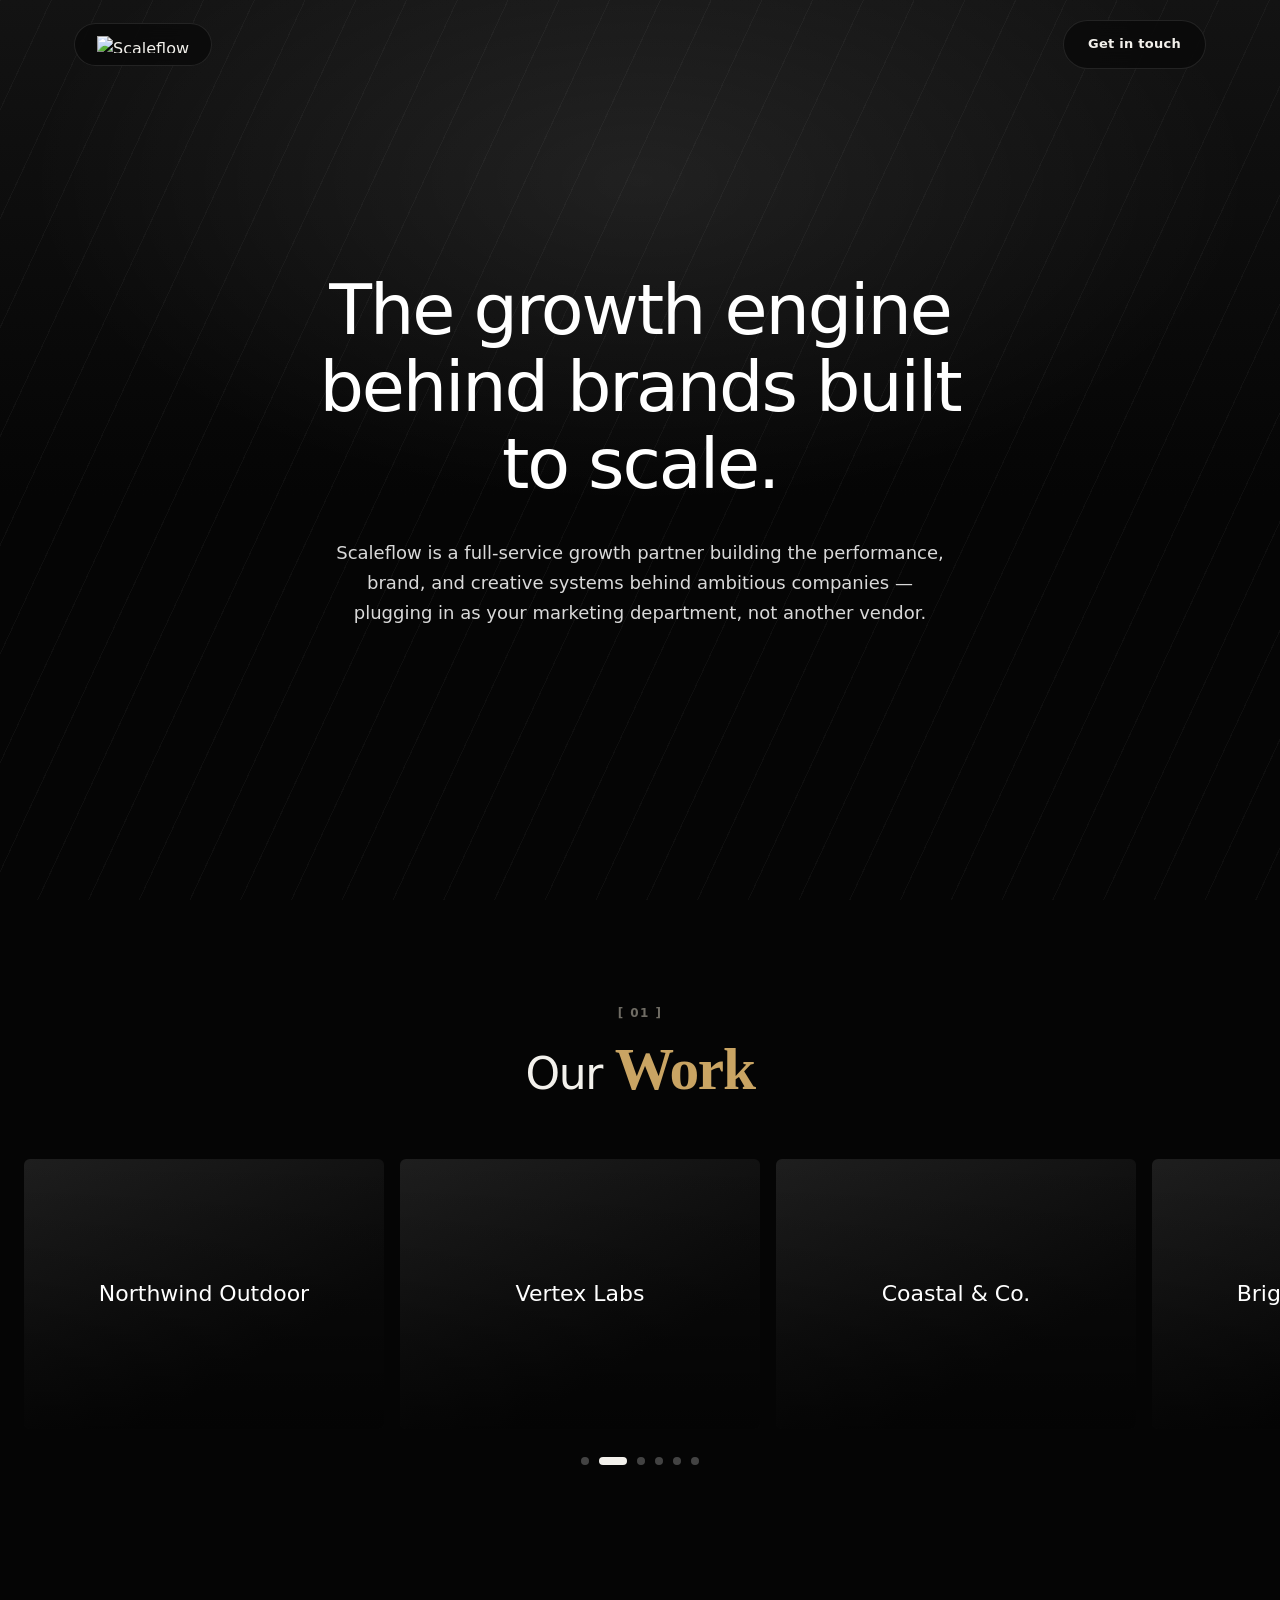
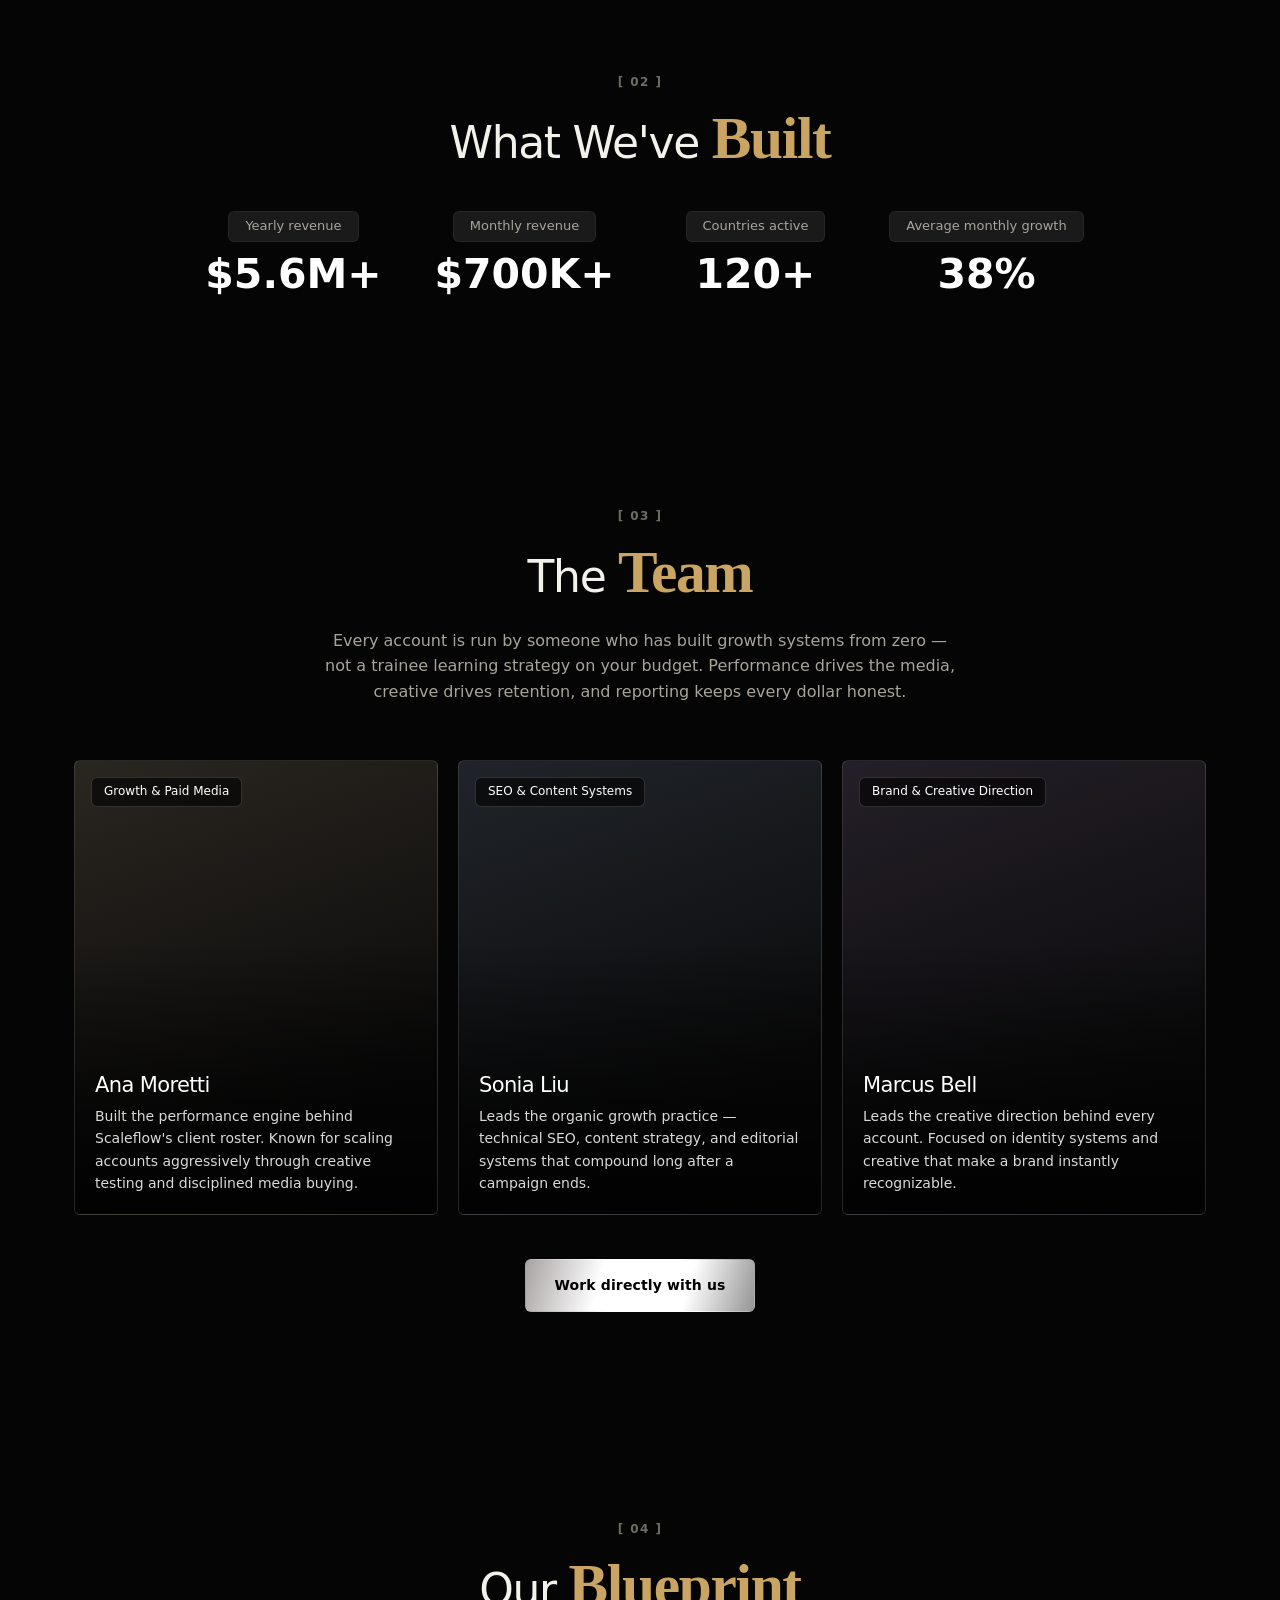
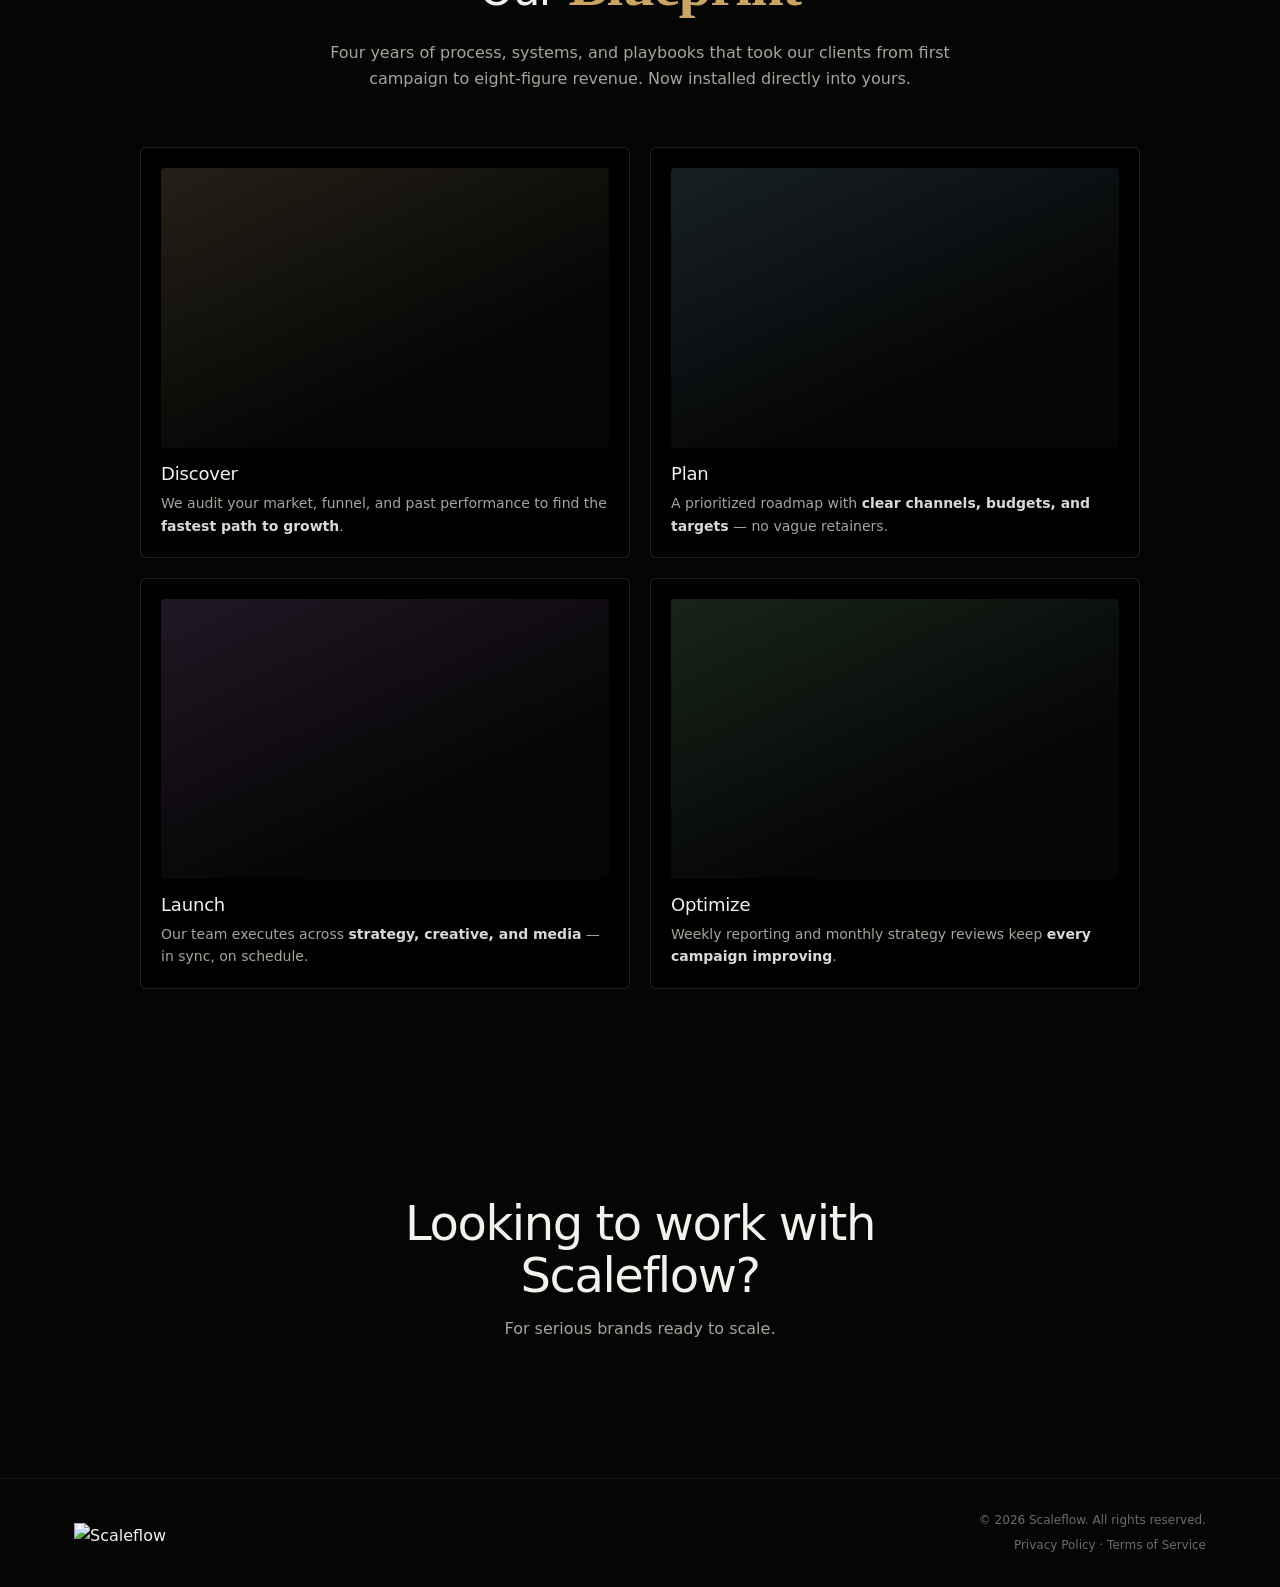
==== commit 4446fe67: "Turn Our Work marquee into a swipeable carousel with dot pagination Replace the auto-scrolling ticke" ====
--- a/index.html
+++ b/index.html
@@ -11,7 +11,7 @@
   <link rel="preconnect" href="https://fonts.googleapis.com" />
   <link rel="preconnect" href="https://fonts.gstatic.com" crossorigin />
   <link href="https://fonts.googleapis.com/css2?family=Inter:wght@400;500;600;700&family=Outfit:wght@300;400;500;600;700&family=SUSE:wght@300;400;500;600&family=Cinzel:wght@400;500;600&family=Caveat:wght@500;600;700&display=swap" rel="stylesheet" />
-  <link rel="stylesheet" href="css/styles.css?v=6" />
+  <link rel="stylesheet" href="css/styles.css?v=7" />
 </head>
 <body>
 
@@ -53,13 +53,15 @@
             <div class="brand-tile"><span>Brightfield Goods</span></div>
             <div class="brand-tile"><span>Loop Studio</span></div>
             <div class="brand-tile"><span>Meridian Legal</span></div>
-            <div class="brand-tile"><span>Northwind Outdoor</span></div>
-            <div class="brand-tile"><span>Vertex Labs</span></div>
-            <div class="brand-tile"><span>Coastal &amp; Co.</span></div>
-            <div class="brand-tile"><span>Brightfield Goods</span></div>
-            <div class="brand-tile"><span>Loop Studio</span></div>
-            <div class="brand-tile"><span>Meridian Legal</span></div>
           </div>
+        </div>
+        <div class="carousel-dots" role="tablist" aria-label="Our work">
+          <button class="dot active" type="button" aria-label="Show Northwind Outdoor"></button>
+          <button class="dot" type="button" aria-label="Show Vertex Labs"></button>
+          <button class="dot" type="button" aria-label="Show Coastal & Co."></button>
+          <button class="dot" type="button" aria-label="Show Brightfield Goods"></button>
+          <button class="dot" type="button" aria-label="Show Loop Studio"></button>
+          <button class="dot" type="button" aria-label="Show Meridian Legal"></button>
         </div>
       </section>
     </div>
--- a/css/styles.css
+++ b/css/styles.css
@@ -1436,23 +1436,51 @@
 /* ---------- brand marquee ("Our Work") ---------- */
 
 .brand-marquee-wrap {
-  overflow: hidden;
-  -webkit-mask-image: linear-gradient(90deg, transparent, black 200px, black calc(100% - 200px), transparent);
-  mask-image: linear-gradient(90deg, transparent, black 200px, black calc(100% - 200px), transparent);
+  overflow-x: auto;
+  overflow-y: hidden;
+  scroll-snap-type: x mandatory;
+  -webkit-overflow-scrolling: touch;
+  scrollbar-width: none;
+  -ms-overflow-style: none;
+}
+
+.brand-marquee-wrap::-webkit-scrollbar {
+  display: none;
 }
 
 .brand-marquee-track {
   display: flex;
   gap: 16px;
   width: max-content;
-  animation: marquee-scroll 34s linear infinite;
-}
-
-@media (prefers-reduced-motion: reduce) {
-  .brand-marquee-track {
-    animation: none;
-    flex-wrap: wrap;
-  }
+  padding: 0 24px;
+}
+
+.carousel-dots {
+  display: flex;
+  align-items: center;
+  justify-content: center;
+  gap: 10px;
+  margin-top: 28px;
+}
+
+.dot {
+  width: 8px;
+  height: 8px;
+  border-radius: 999px;
+  background: rgba(255, 255, 255, 0.25);
+  border: none;
+  padding: 0;
+  cursor: pointer;
+  transition: width 0.3s ease, background 0.3s ease;
+}
+
+.dot:hover {
+  background: rgba(255, 255, 255, 0.45);
+}
+
+.dot.active {
+  width: 28px;
+  background: var(--color-text);
 }
 
 .brand-tile {
@@ -1467,6 +1495,7 @@
   align-items: center;
   justify-content: center;
   transition: box-shadow 0.3s ease;
+  scroll-snap-align: center;
 }
 
 .brand-tile:hover {
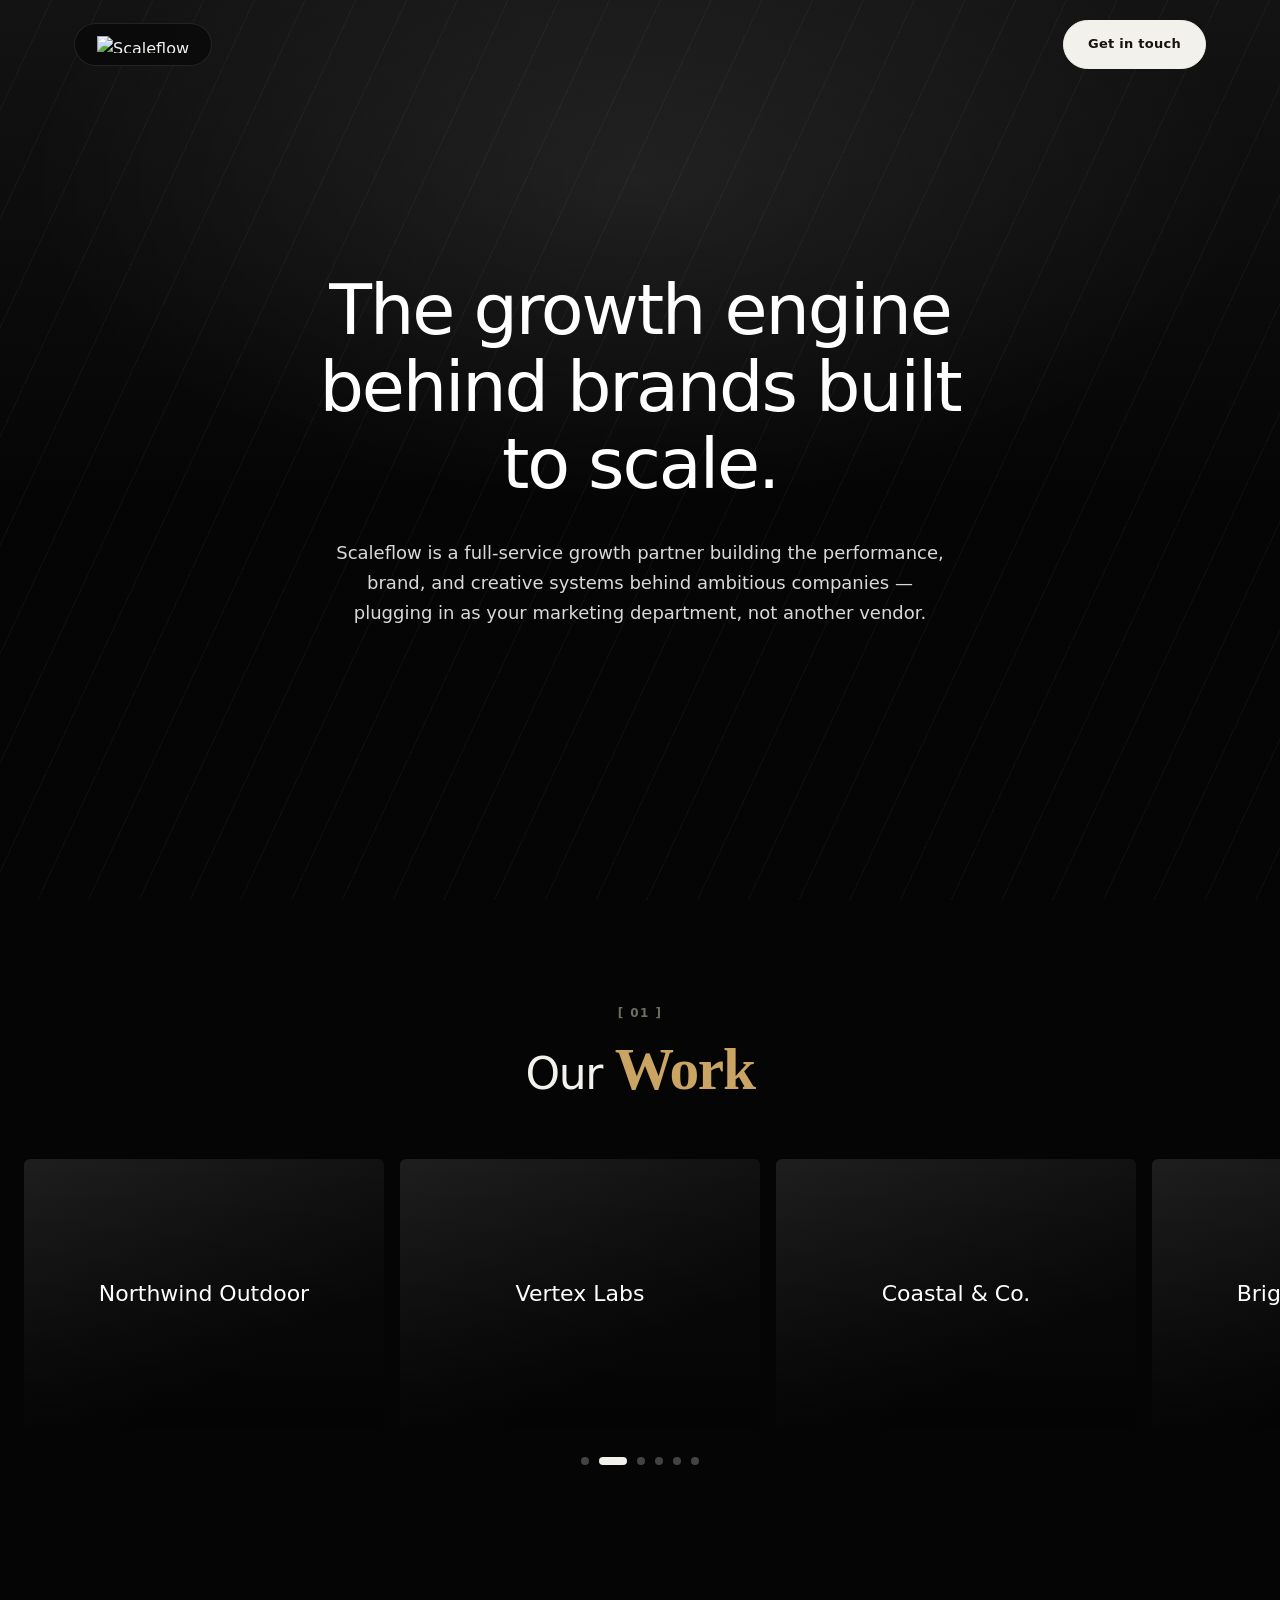
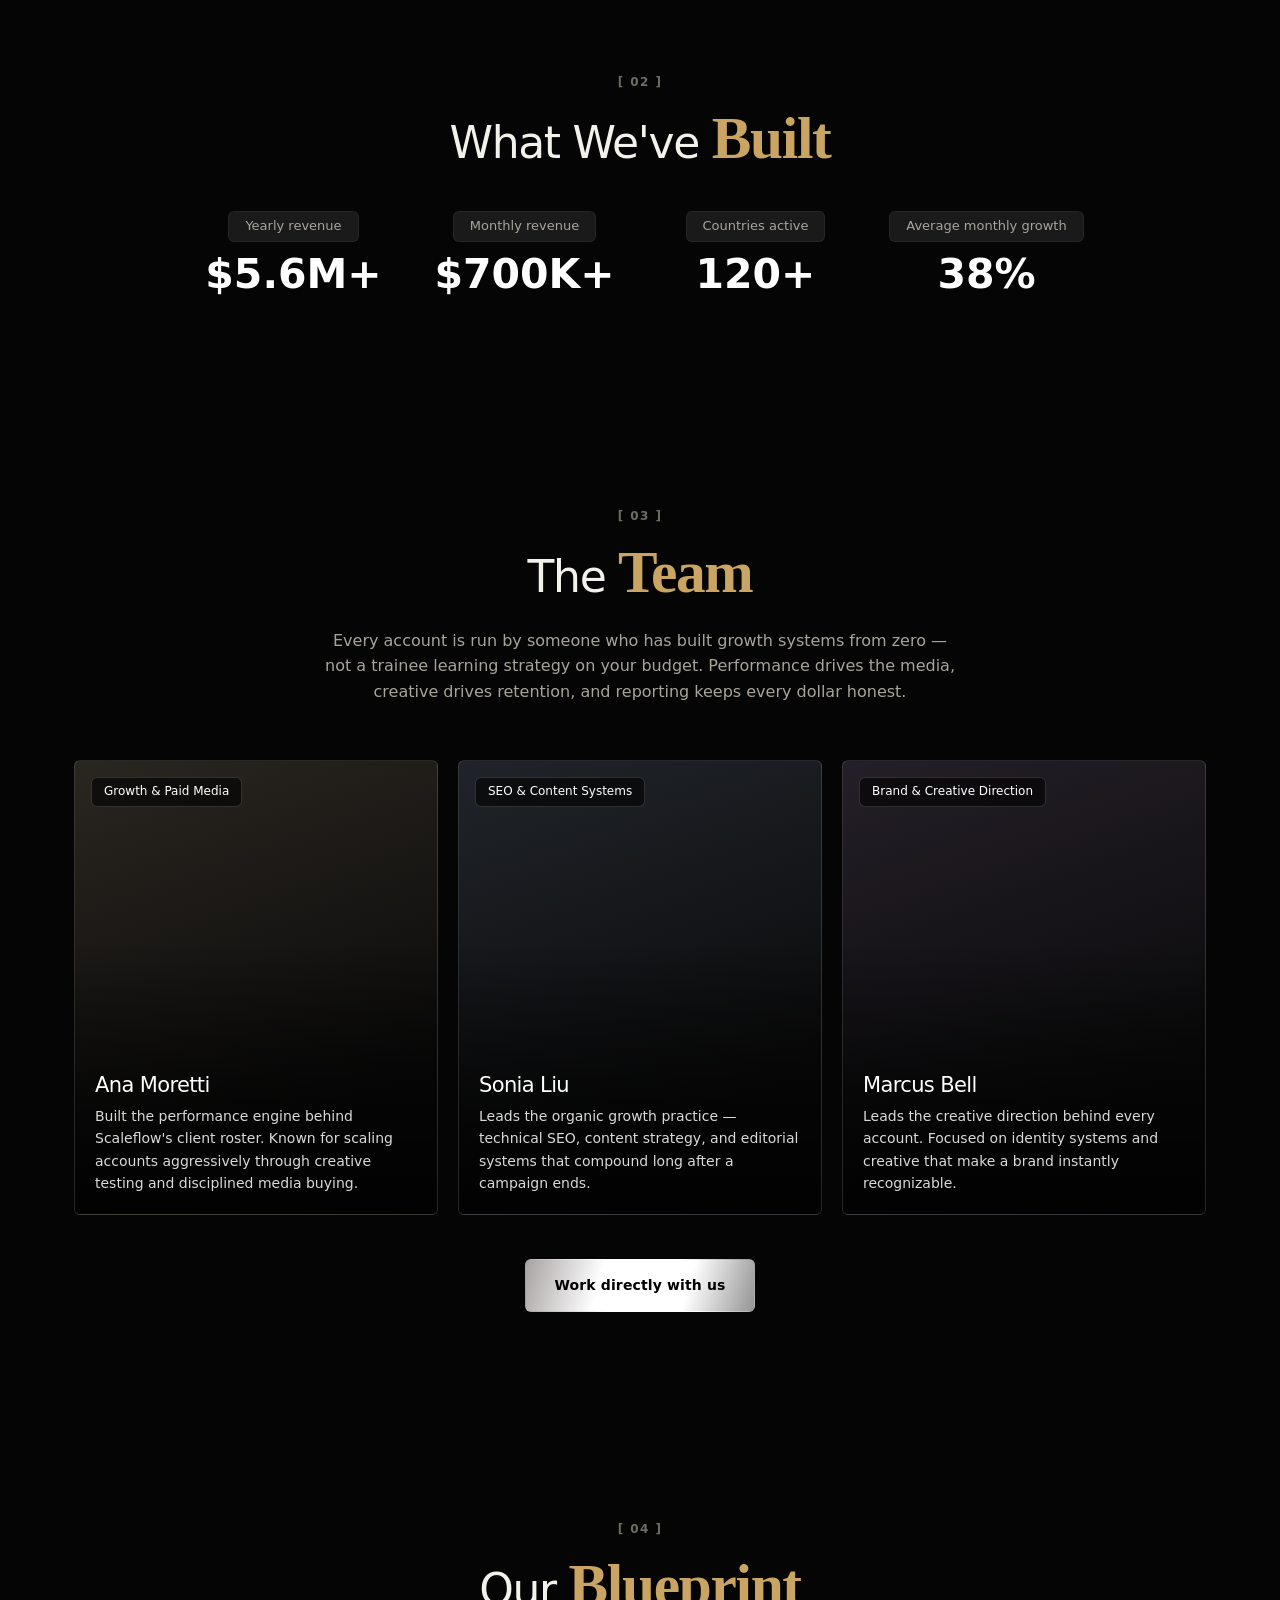
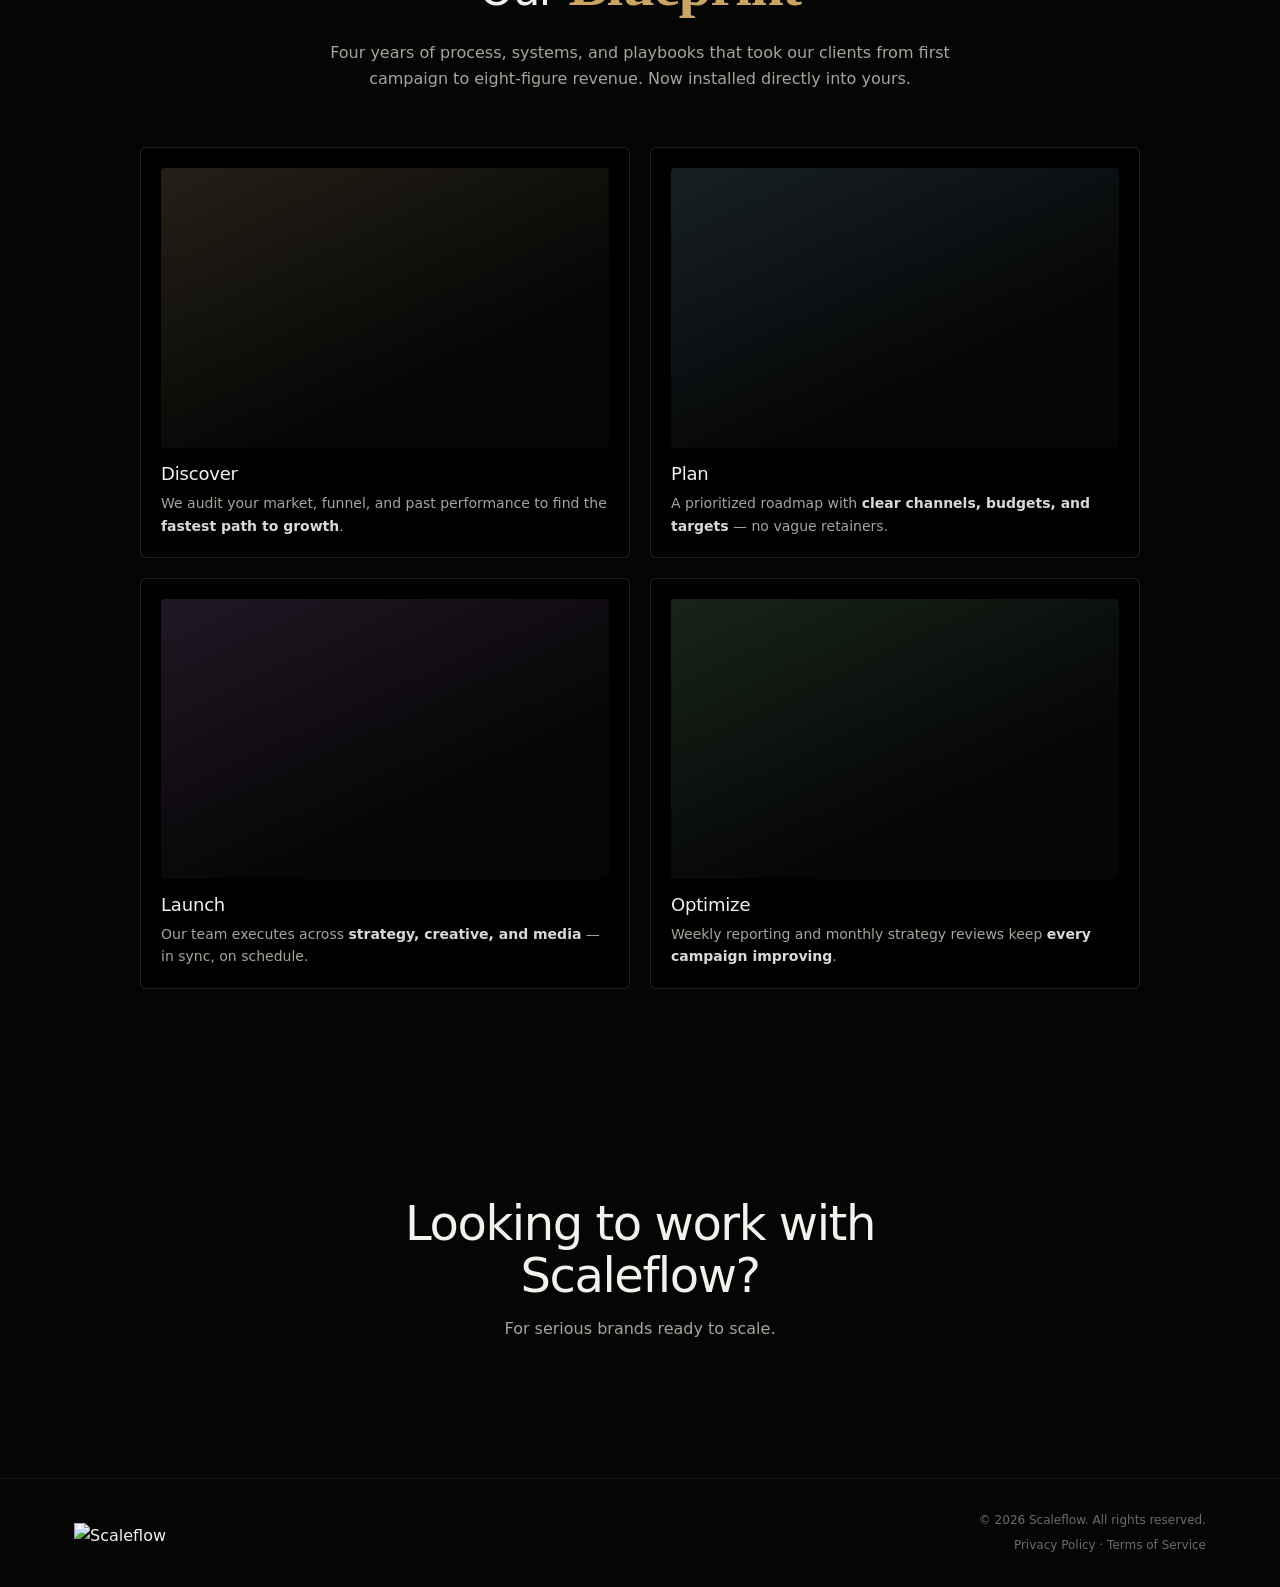
==== commit 40a3684f: "Make the nav pill button white with black text The right-side nav pill (Get in touch / Home) now use" ====
--- a/index.html
+++ b/index.html
@@ -11,7 +11,7 @@
   <link rel="preconnect" href="https://fonts.googleapis.com" />
   <link rel="preconnect" href="https://fonts.gstatic.com" crossorigin />
   <link href="https://fonts.googleapis.com/css2?family=Inter:wght@400;500;600;700&family=Outfit:wght@300;400;500;600;700&family=SUSE:wght@300;400;500;600&family=Cinzel:wght@400;500;600&family=Caveat:wght@500;600;700&display=swap" rel="stylesheet" />
-  <link rel="stylesheet" href="css/styles.css?v=7" />
+  <link rel="stylesheet" href="css/styles.css?v=8" />
 </head>
 <body>
 
--- a/css/styles.css
+++ b/css/styles.css
@@ -278,18 +278,16 @@
   font-size: 13px;
   font-weight: 600;
   letter-spacing: 0.02em;
-  color: var(--color-text);
-  background: rgba(10, 10, 10, 0.85);
-  backdrop-filter: blur(12px);
-  -webkit-backdrop-filter: blur(12px);
-  border: 1px solid var(--color-border);
+  color: var(--color-accent-ink);
+  background: var(--color-text);
+  border: 1px solid var(--color-text);
   border-radius: 999px;
   padding: 13px 24px;
-  transition: border-color 0.15s ease, background 0.15s ease;
+  transition: opacity 0.15s ease;
 }
 
 .nav-links a:hover {
-  border-color: rgba(255, 255, 255, 0.4);
+  opacity: 0.85;
 }
 
 @media (max-width: 480px) {
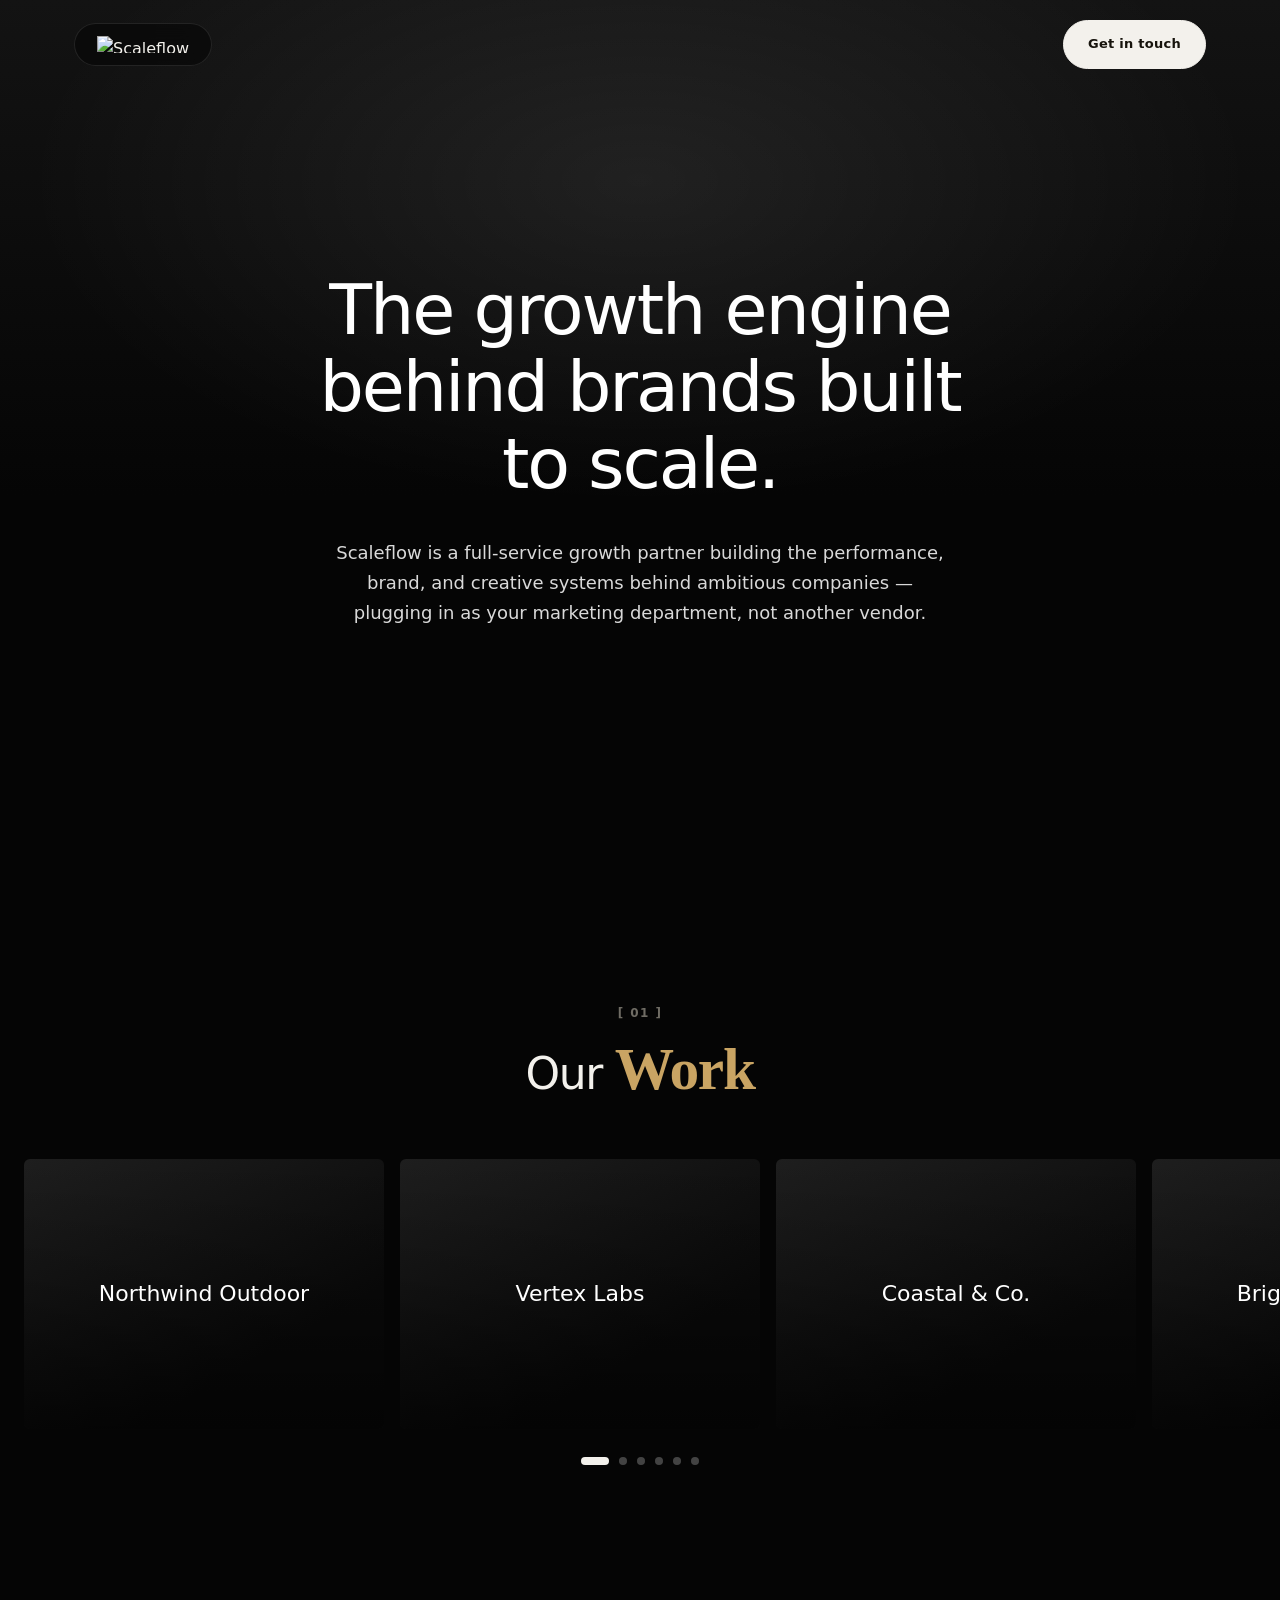
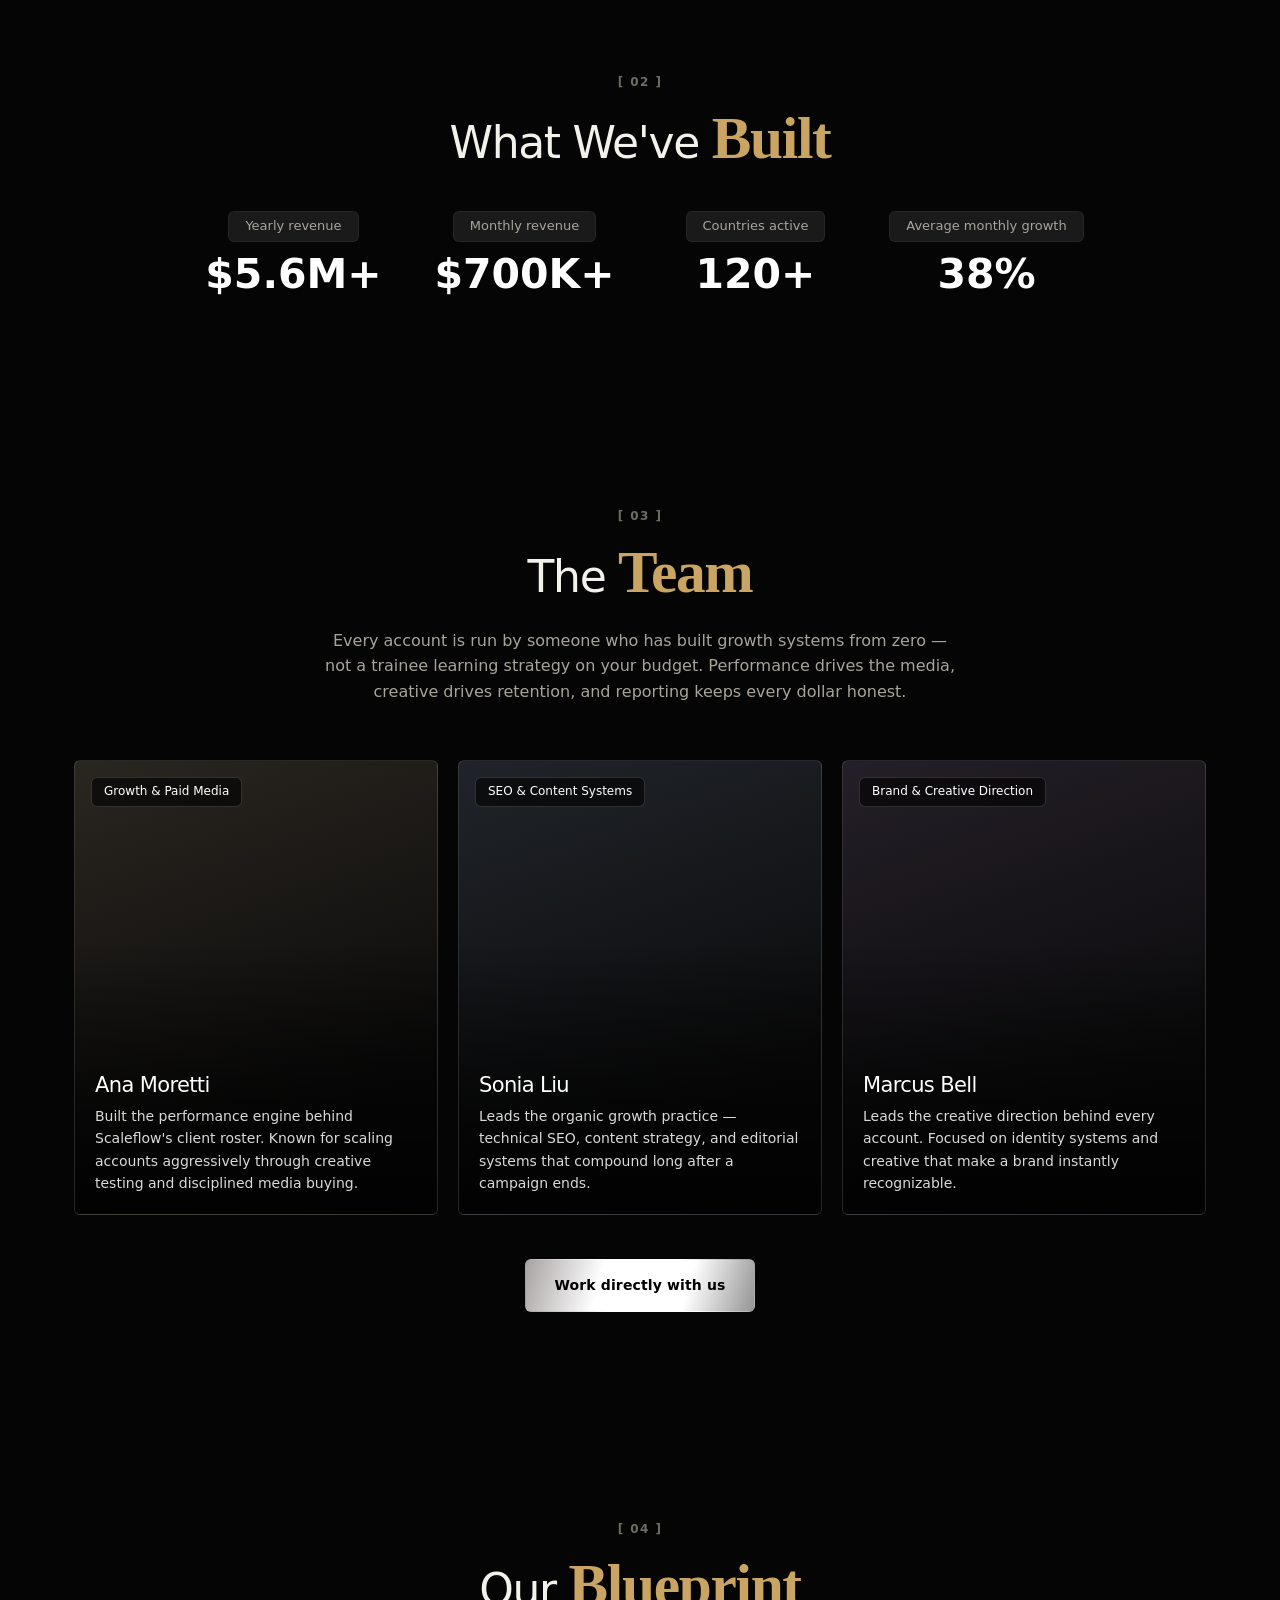
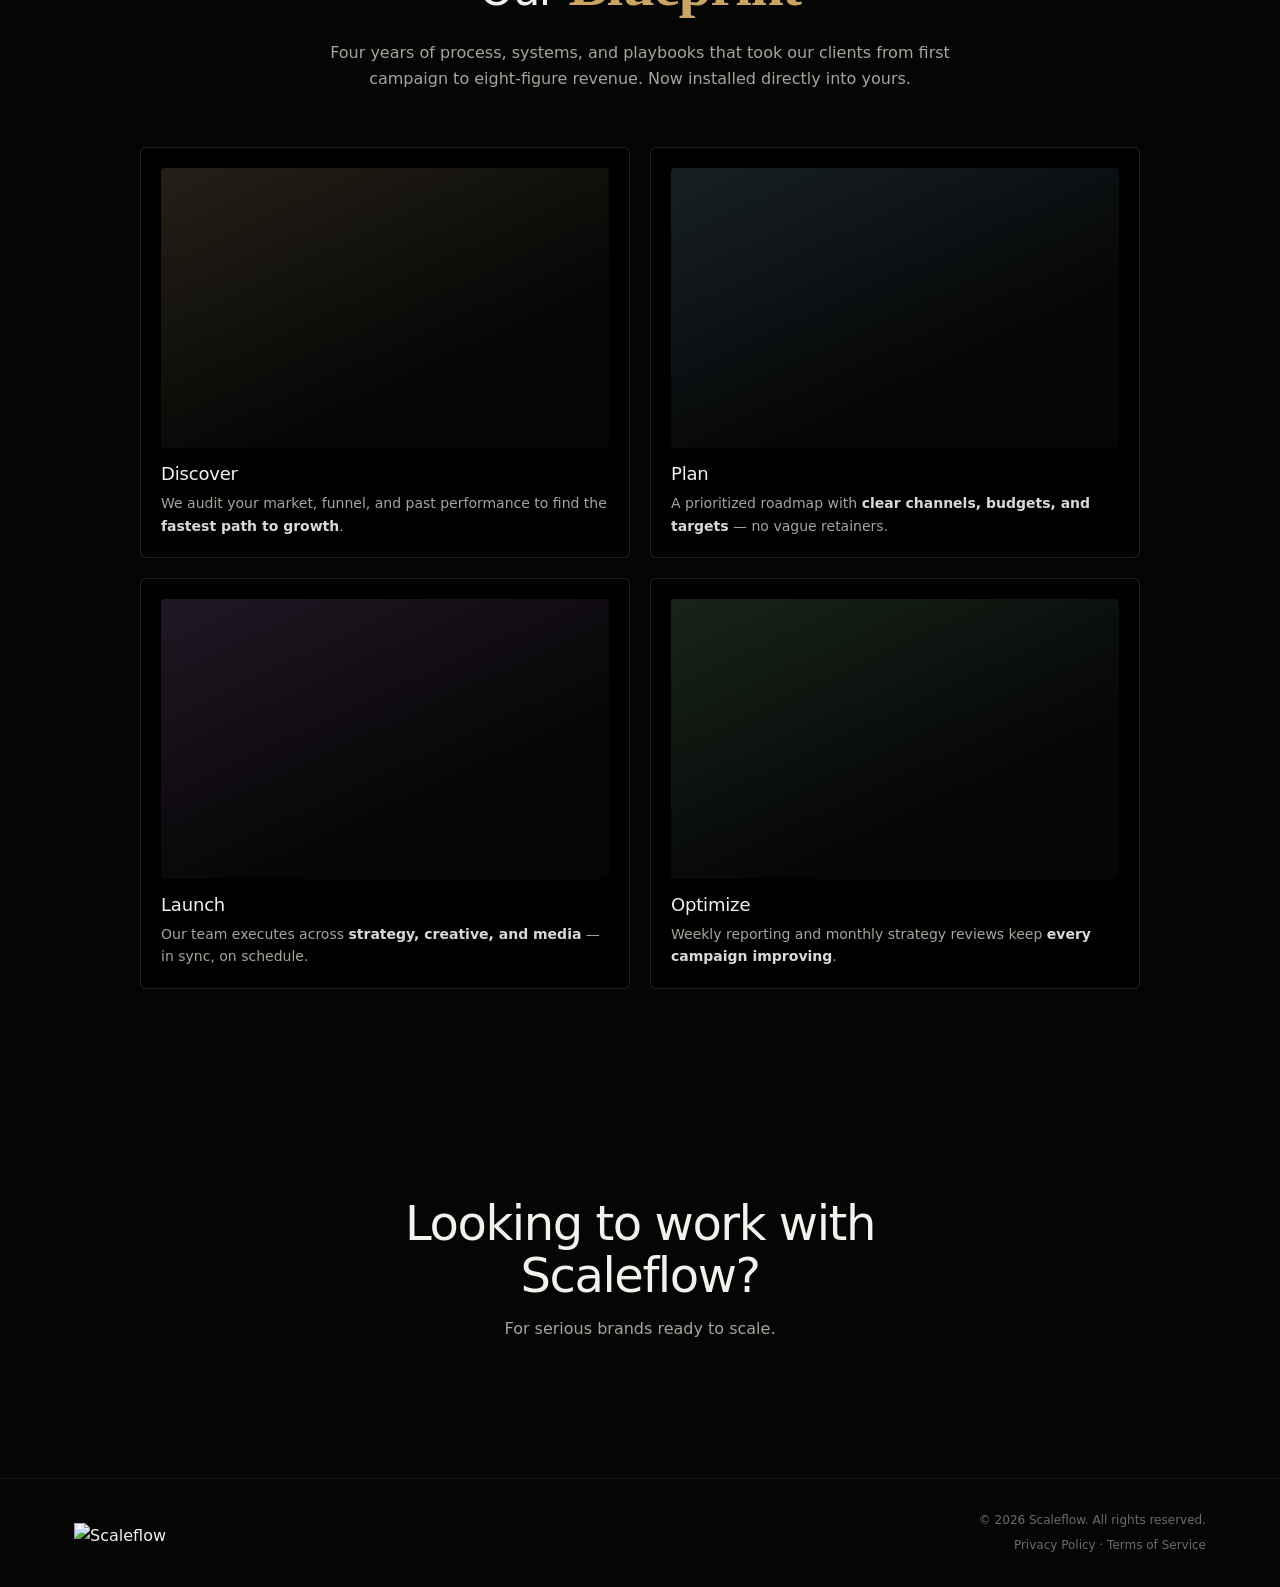
==== commit 3fa01e84: "Remove the diagonal line texture from the hero background Drop the repeating-linear-gradient overlay" ====
--- a/index.html
+++ b/index.html
@@ -11,7 +11,7 @@
   <link rel="preconnect" href="https://fonts.googleapis.com" />
   <link rel="preconnect" href="https://fonts.gstatic.com" crossorigin />
   <link href="https://fonts.googleapis.com/css2?family=Inter:wght@400;500;600;700&family=Outfit:wght@300;400;500;600;700&family=SUSE:wght@300;400;500;600&family=Cinzel:wght@400;500;600&family=Caveat:wght@500;600;700&display=swap" rel="stylesheet" />
-  <link rel="stylesheet" href="css/styles.css?v=8" />
+  <link rel="stylesheet" href="css/styles.css?v=9" />
 </head>
 <body>
 
--- a/css/styles.css
+++ b/css/styles.css
@@ -1365,19 +1365,6 @@
   background:
     radial-gradient(ellipse 80% 60% at 50% 20%, rgba(255, 255, 255, 0.08), transparent 60%),
     linear-gradient(180deg, #131313 0%, #050505 55%, rgba(5, 5, 5, 0) 100%);
-}
-
-.real-hero::before {
-  content: "";
-  position: absolute;
-  inset: 0;
-  background-image: repeating-linear-gradient(
-    115deg,
-    rgba(255, 255, 255, 0.035) 0px,
-    rgba(255, 255, 255, 0.035) 1px,
-    transparent 1px,
-    transparent 46px
-  );
 }
 
 .hero-work-wrap {
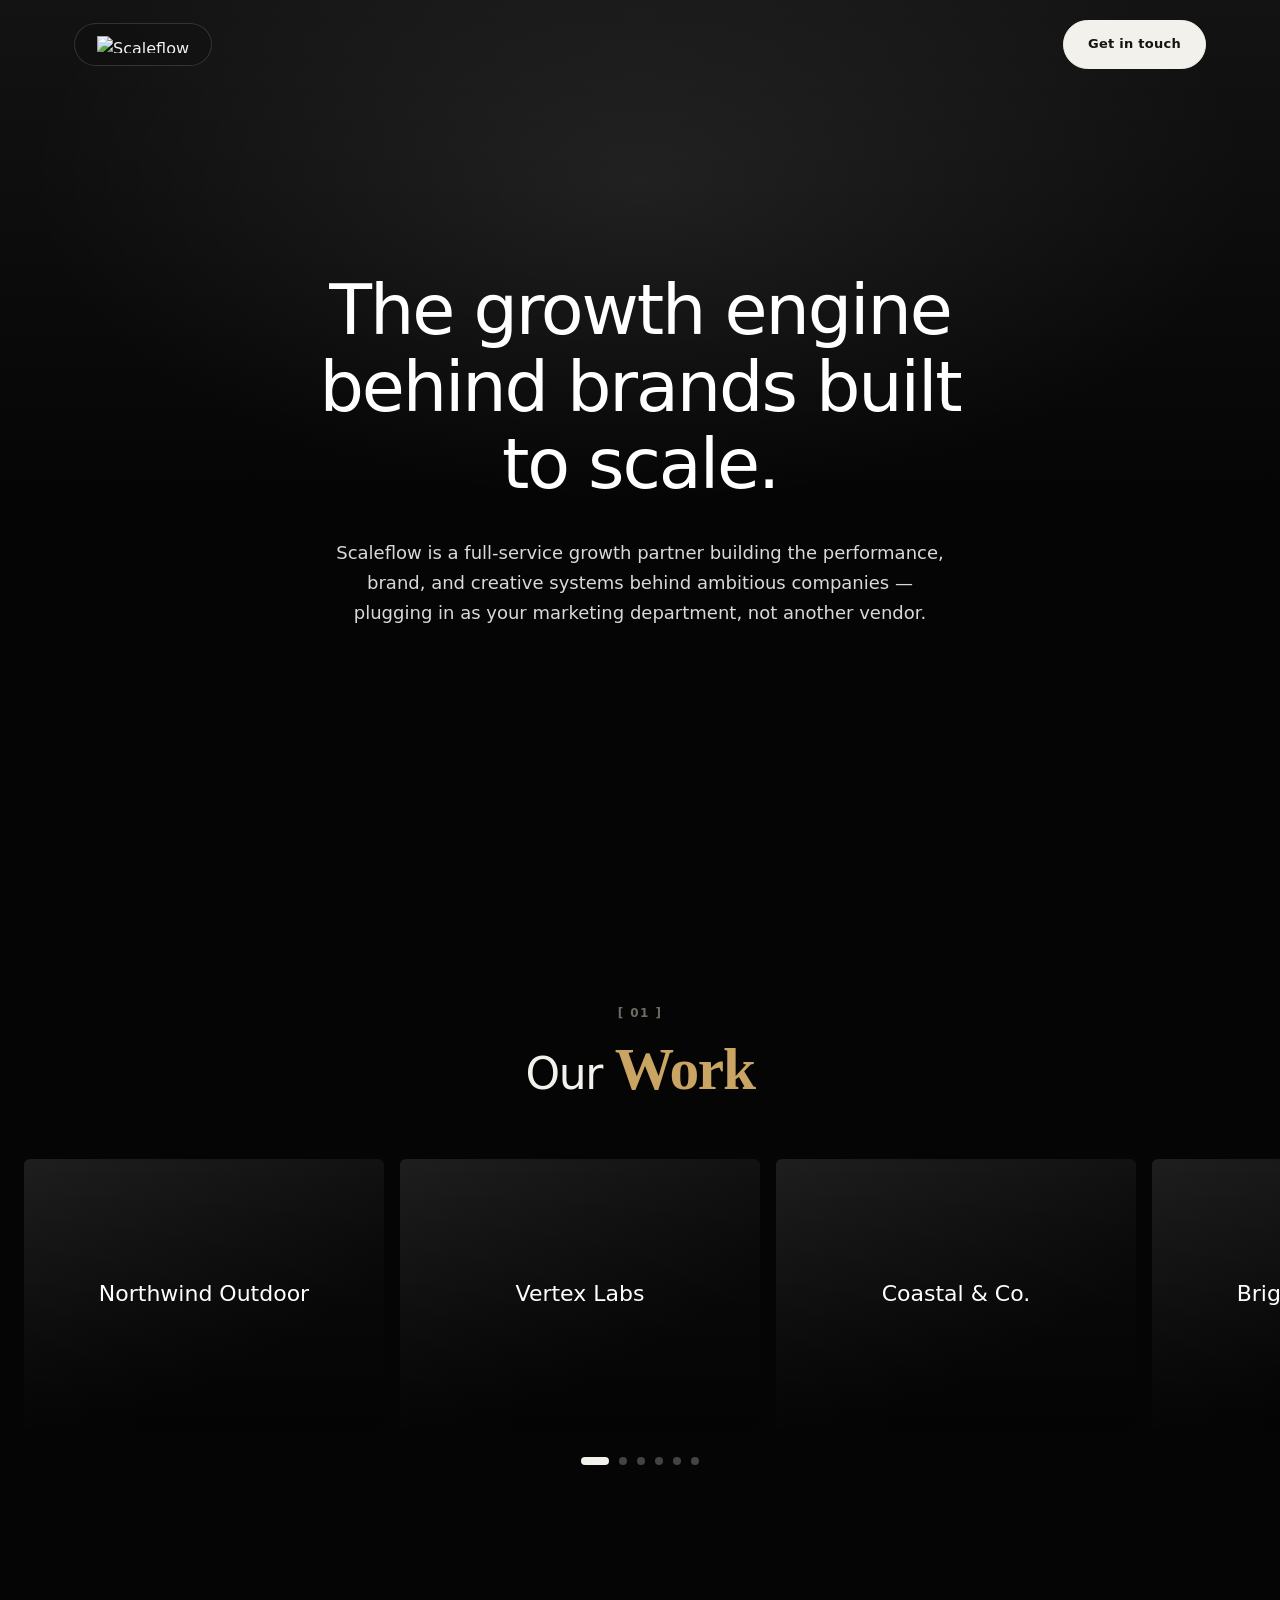
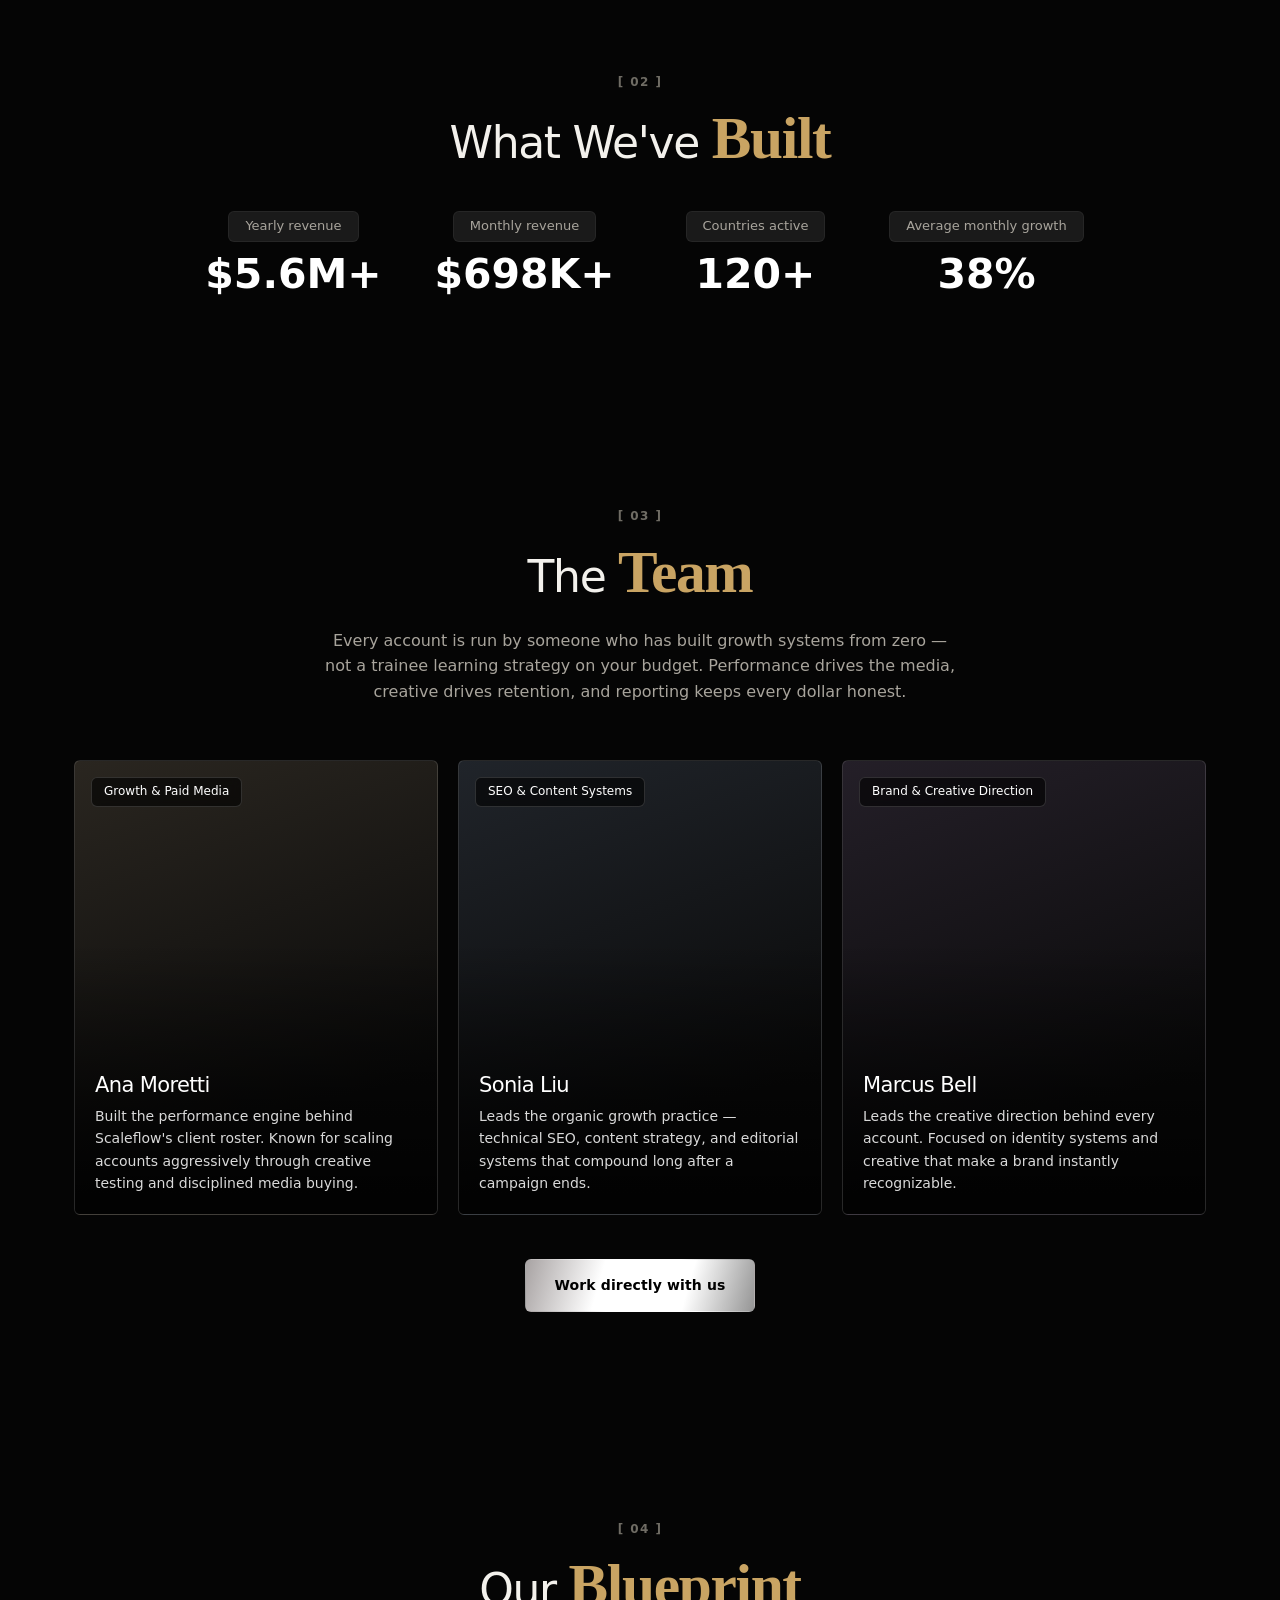
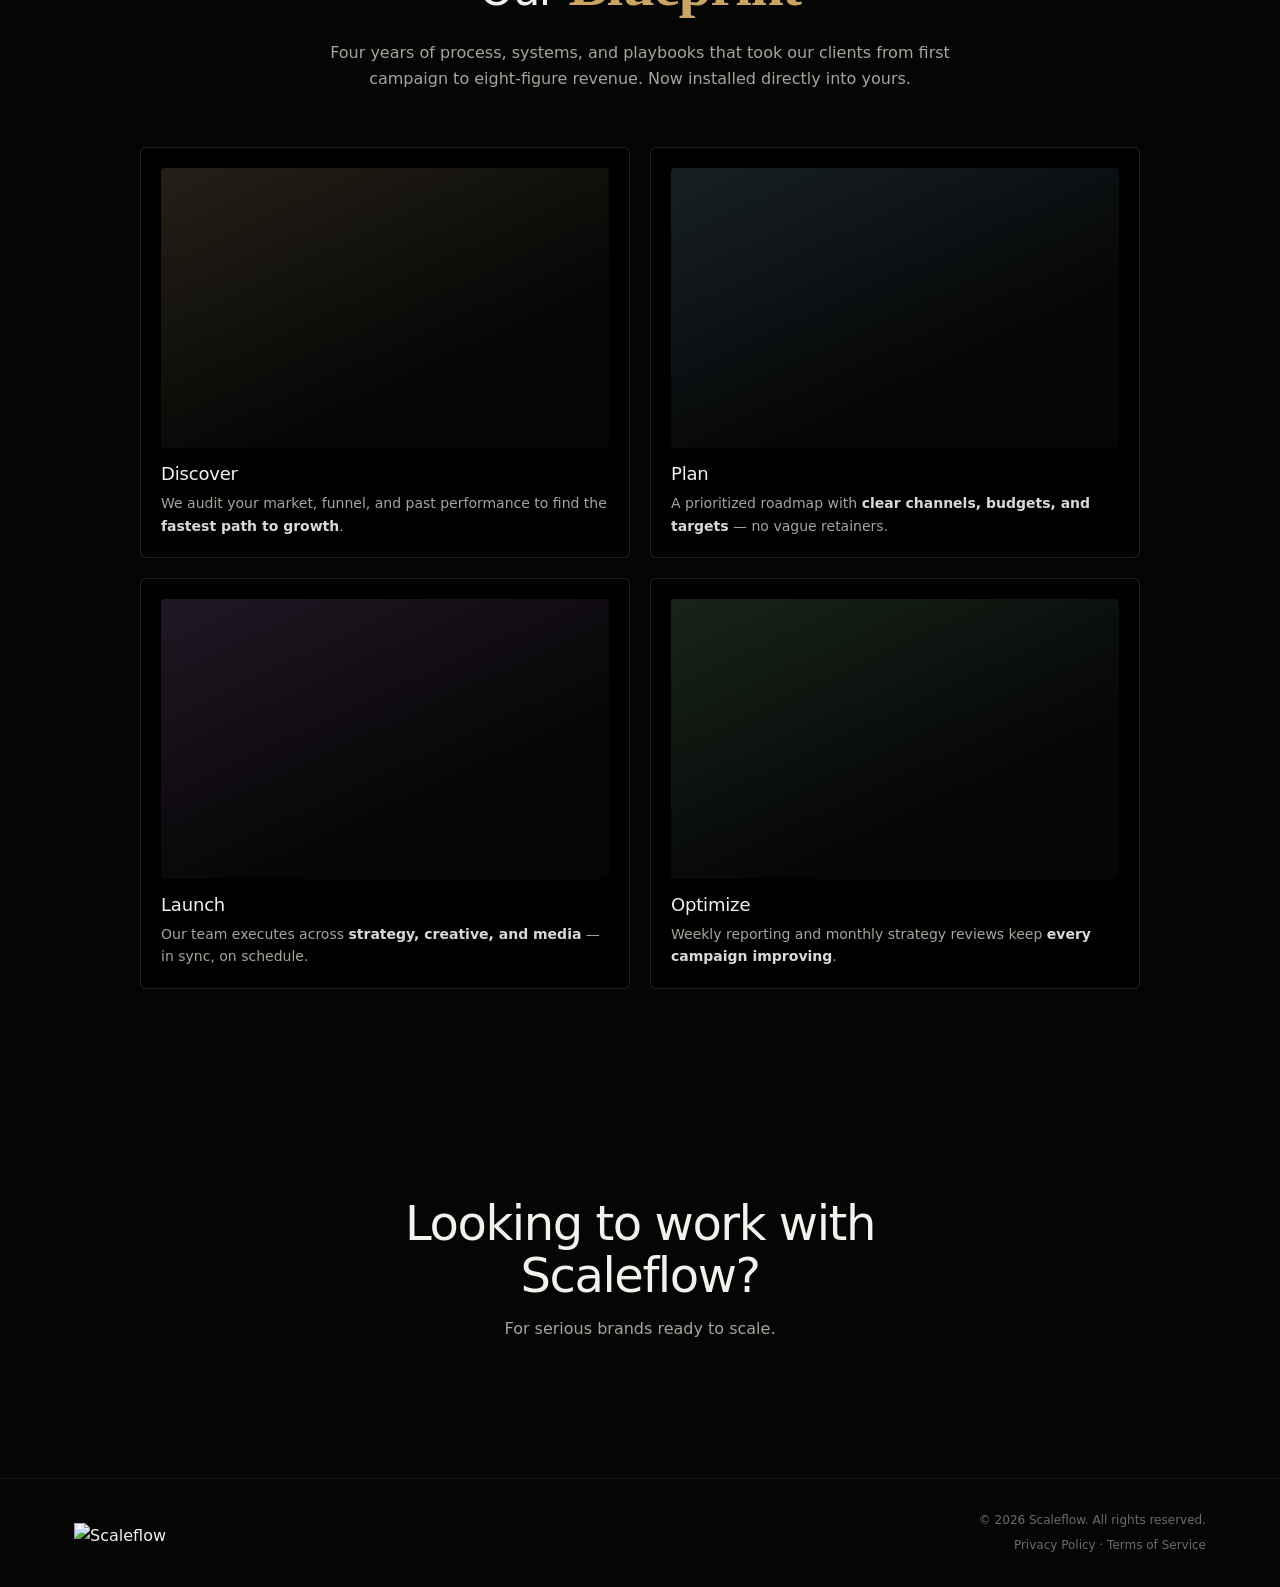
==== commit 7722e1f5: "Remove studio address, make logo pill actually frosted Contact page only lists email now, no physica" ====
--- a/index.html
+++ b/index.html
@@ -11,7 +11,7 @@
   <link rel="preconnect" href="https://fonts.googleapis.com" />
   <link rel="preconnect" href="https://fonts.gstatic.com" crossorigin />
   <link href="https://fonts.googleapis.com/css2?family=Inter:wght@400;500;600;700&family=Outfit:wght@300;400;500;600;700&family=SUSE:wght@300;400;500;600&family=Cinzel:wght@400;500;600&family=Caveat:wght@500;600;700&display=swap" rel="stylesheet" />
-  <link rel="stylesheet" href="css/styles.css?v=9" />
+  <link rel="stylesheet" href="css/styles.css?v=10" />
 </head>
 <body>
 
--- a/css/styles.css
+++ b/css/styles.css
@@ -247,10 +247,10 @@
 
 .nav .brand {
   pointer-events: auto;
-  background: rgba(10, 10, 10, 0.85);
-  backdrop-filter: blur(12px);
-  -webkit-backdrop-filter: blur(12px);
-  border: 1px solid var(--color-border);
+  background: rgba(15, 15, 15, 0.4);
+  backdrop-filter: blur(20px) saturate(180%);
+  -webkit-backdrop-filter: blur(20px) saturate(180%);
+  border: 1px solid rgba(255, 255, 255, 0.14);
   border-radius: 999px;
   padding: 12px 22px;
 }
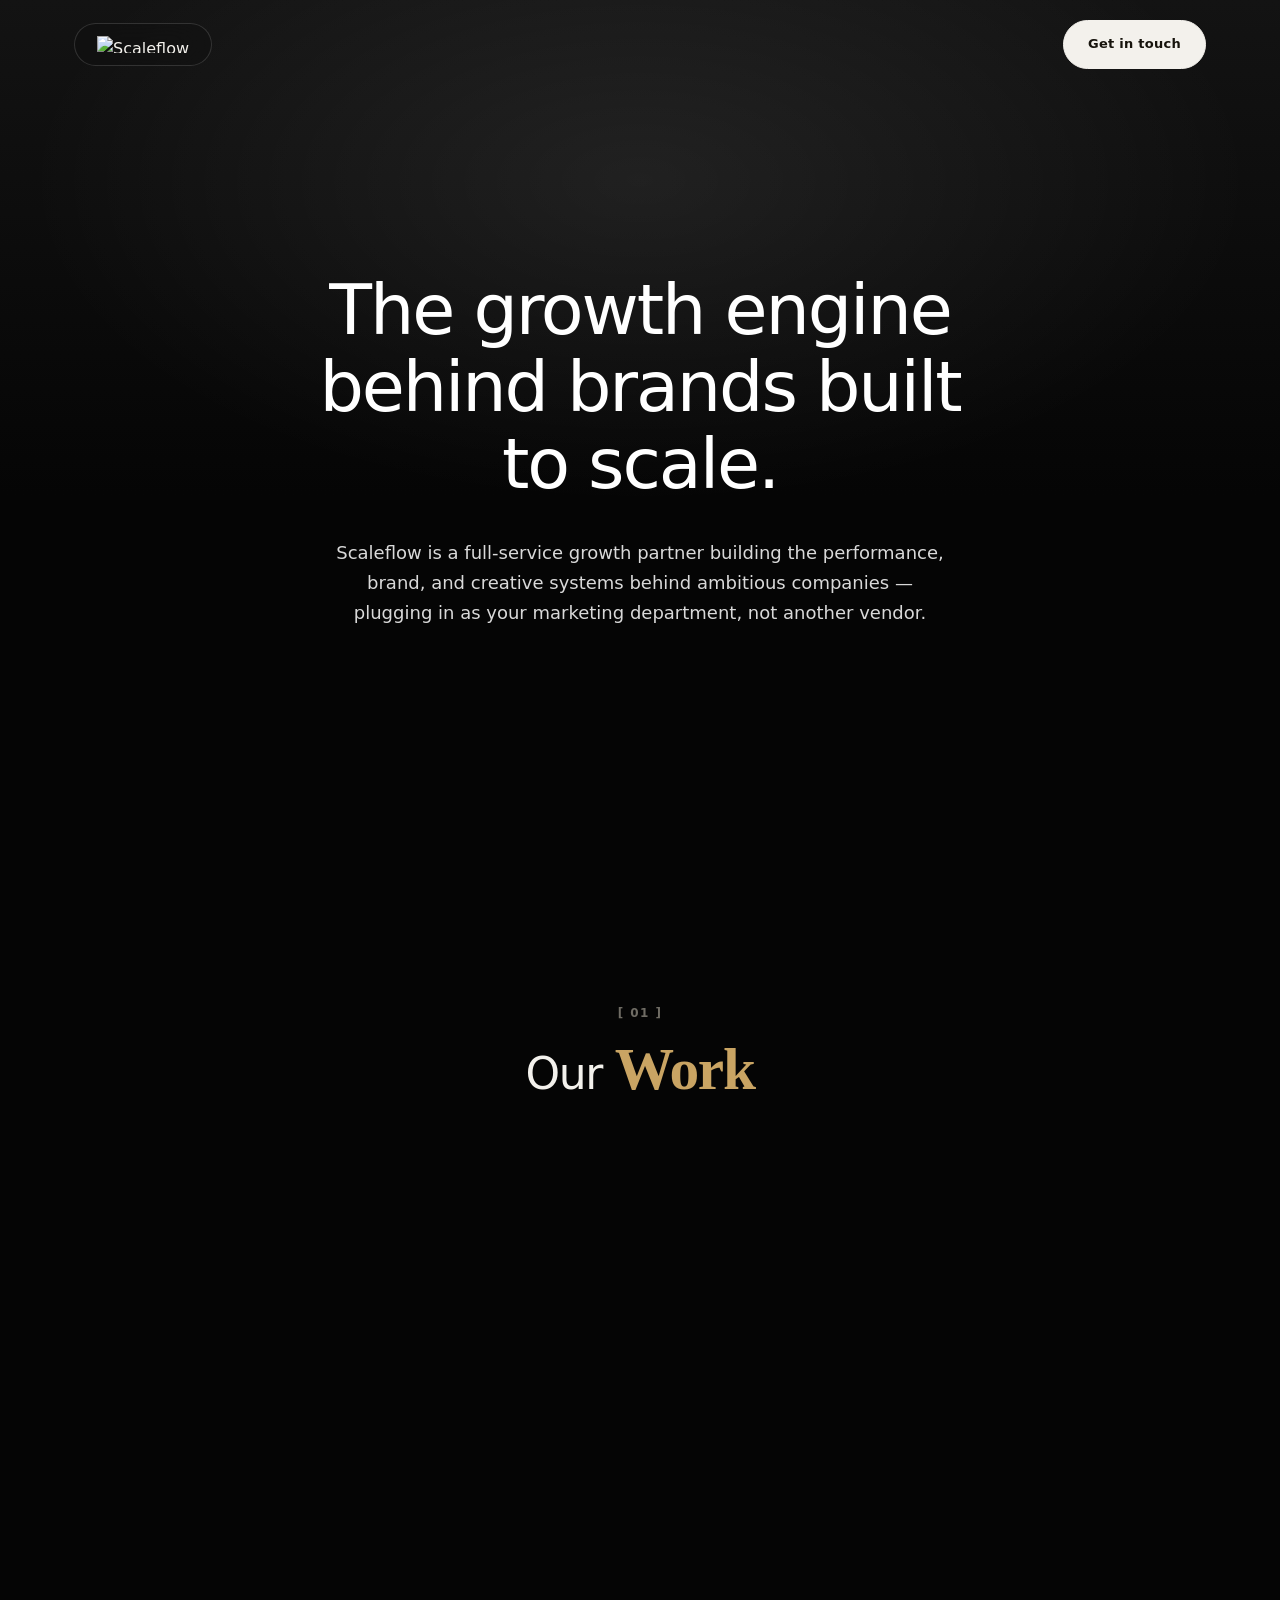
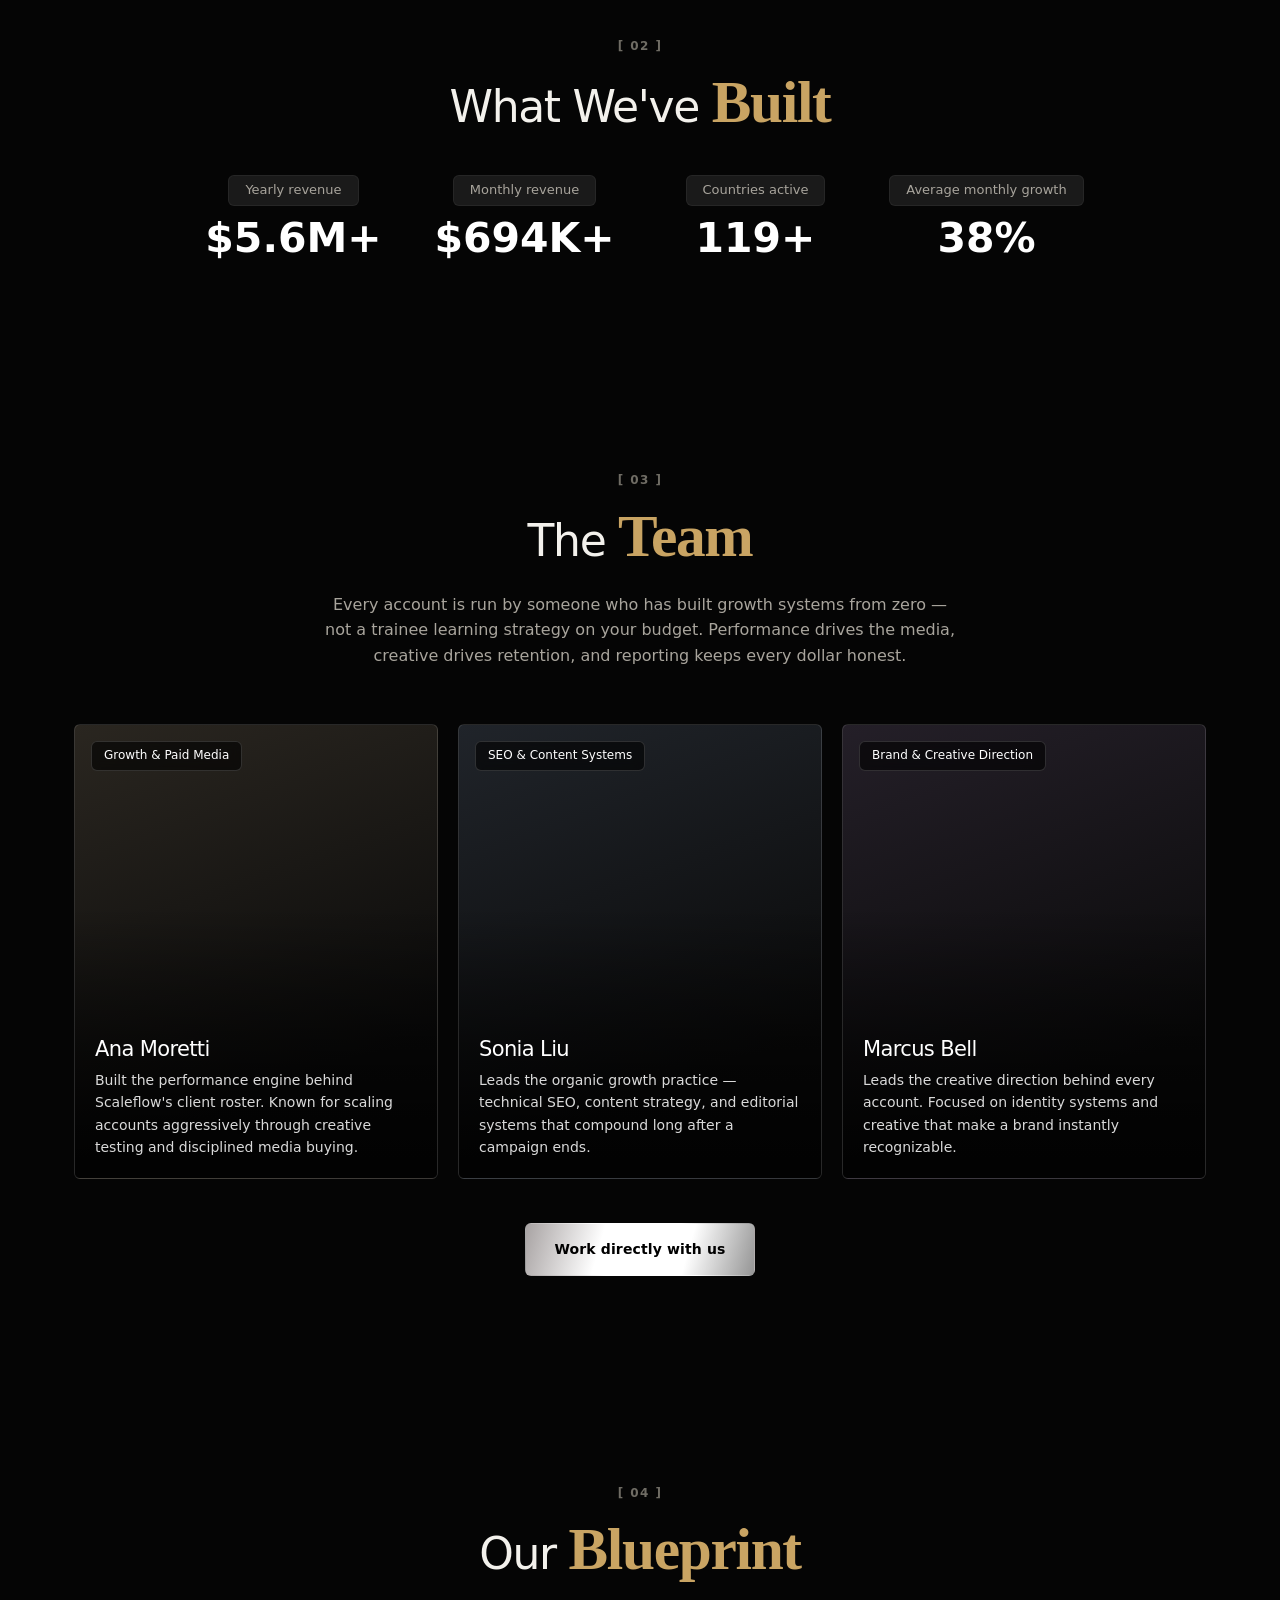
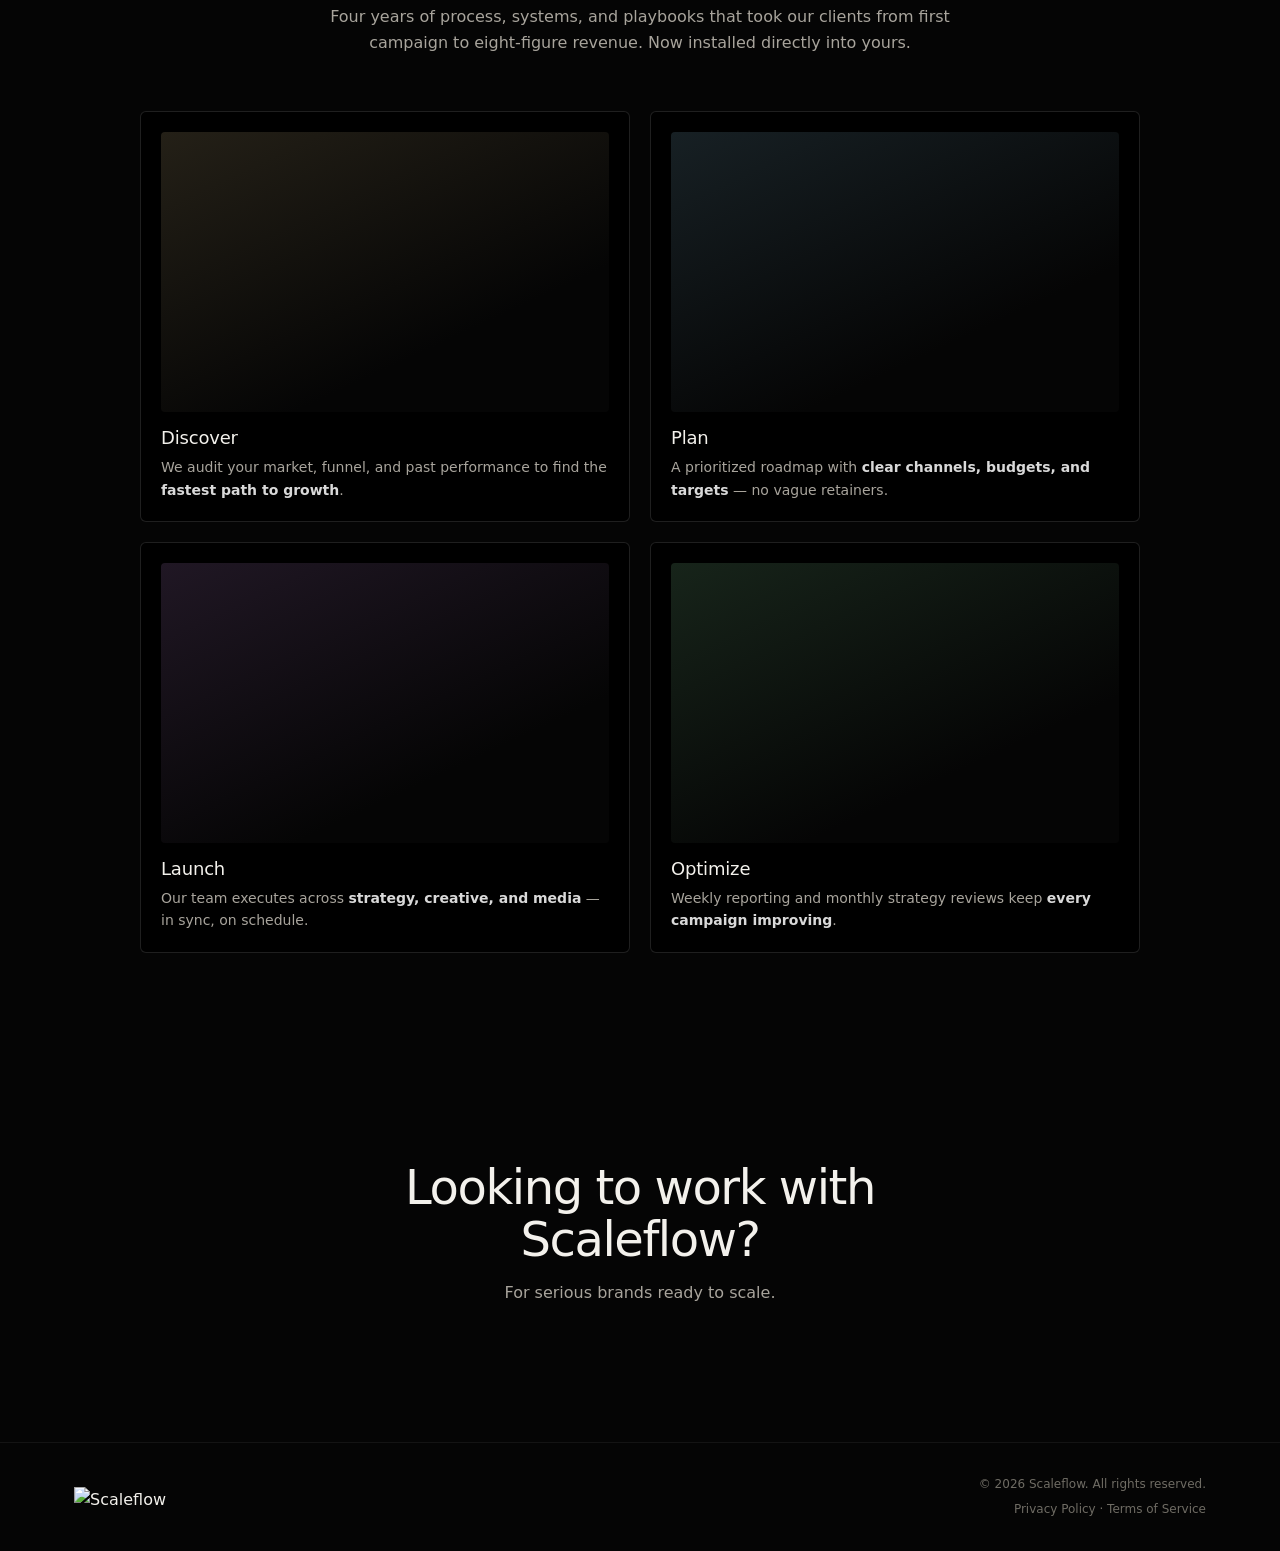
==== commit eb703fcc: "Revert Our Work back to the infinite auto-scrolling fade marquee Undo the dot-pagination carousel: r" ====
--- a/index.html
+++ b/index.html
@@ -11,7 +11,7 @@
   <link rel="preconnect" href="https://fonts.googleapis.com" />
   <link rel="preconnect" href="https://fonts.gstatic.com" crossorigin />
   <link href="https://fonts.googleapis.com/css2?family=Inter:wght@400;500;600;700&family=Outfit:wght@300;400;500;600;700&family=SUSE:wght@300;400;500;600&family=Cinzel:wght@400;500;600&family=Caveat:wght@500;600;700&display=swap" rel="stylesheet" />
-  <link rel="stylesheet" href="css/styles.css?v=10" />
+  <link rel="stylesheet" href="css/styles.css?v=11" />
 </head>
 <body>
 
@@ -53,15 +53,13 @@
             <div class="brand-tile"><span>Brightfield Goods</span></div>
             <div class="brand-tile"><span>Loop Studio</span></div>
             <div class="brand-tile"><span>Meridian Legal</span></div>
+            <div class="brand-tile"><span>Northwind Outdoor</span></div>
+            <div class="brand-tile"><span>Vertex Labs</span></div>
+            <div class="brand-tile"><span>Coastal &amp; Co.</span></div>
+            <div class="brand-tile"><span>Brightfield Goods</span></div>
+            <div class="brand-tile"><span>Loop Studio</span></div>
+            <div class="brand-tile"><span>Meridian Legal</span></div>
           </div>
-        </div>
-        <div class="carousel-dots" role="tablist" aria-label="Our work">
-          <button class="dot active" type="button" aria-label="Show Northwind Outdoor"></button>
-          <button class="dot" type="button" aria-label="Show Vertex Labs"></button>
-          <button class="dot" type="button" aria-label="Show Coastal & Co."></button>
-          <button class="dot" type="button" aria-label="Show Brightfield Goods"></button>
-          <button class="dot" type="button" aria-label="Show Loop Studio"></button>
-          <button class="dot" type="button" aria-label="Show Meridian Legal"></button>
         </div>
       </section>
     </div>
--- a/css/styles.css
+++ b/css/styles.css
@@ -1421,51 +1421,23 @@
 /* ---------- brand marquee ("Our Work") ---------- */
 
 .brand-marquee-wrap {
-  overflow-x: auto;
-  overflow-y: hidden;
-  scroll-snap-type: x mandatory;
-  -webkit-overflow-scrolling: touch;
-  scrollbar-width: none;
-  -ms-overflow-style: none;
-}
-
-.brand-marquee-wrap::-webkit-scrollbar {
-  display: none;
+  overflow: hidden;
+  -webkit-mask-image: linear-gradient(90deg, transparent, black 200px, black calc(100% - 200px), transparent);
+  mask-image: linear-gradient(90deg, transparent, black 200px, black calc(100% - 200px), transparent);
 }
 
 .brand-marquee-track {
   display: flex;
   gap: 16px;
   width: max-content;
-  padding: 0 24px;
-}
-
-.carousel-dots {
-  display: flex;
-  align-items: center;
-  justify-content: center;
-  gap: 10px;
-  margin-top: 28px;
-}
-
-.dot {
-  width: 8px;
-  height: 8px;
-  border-radius: 999px;
-  background: rgba(255, 255, 255, 0.25);
-  border: none;
-  padding: 0;
-  cursor: pointer;
-  transition: width 0.3s ease, background 0.3s ease;
-}
-
-.dot:hover {
-  background: rgba(255, 255, 255, 0.45);
-}
-
-.dot.active {
-  width: 28px;
-  background: var(--color-text);
+  animation: marquee-scroll 34s linear infinite;
+}
+
+@media (prefers-reduced-motion: reduce) {
+  .brand-marquee-track {
+    animation: none;
+    flex-wrap: wrap;
+  }
 }
 
 .brand-tile {
@@ -1480,7 +1452,6 @@
   align-items: center;
   justify-content: center;
   transition: box-shadow 0.3s ease;
-  scroll-snap-align: center;
 }
 
 .brand-tile:hover {
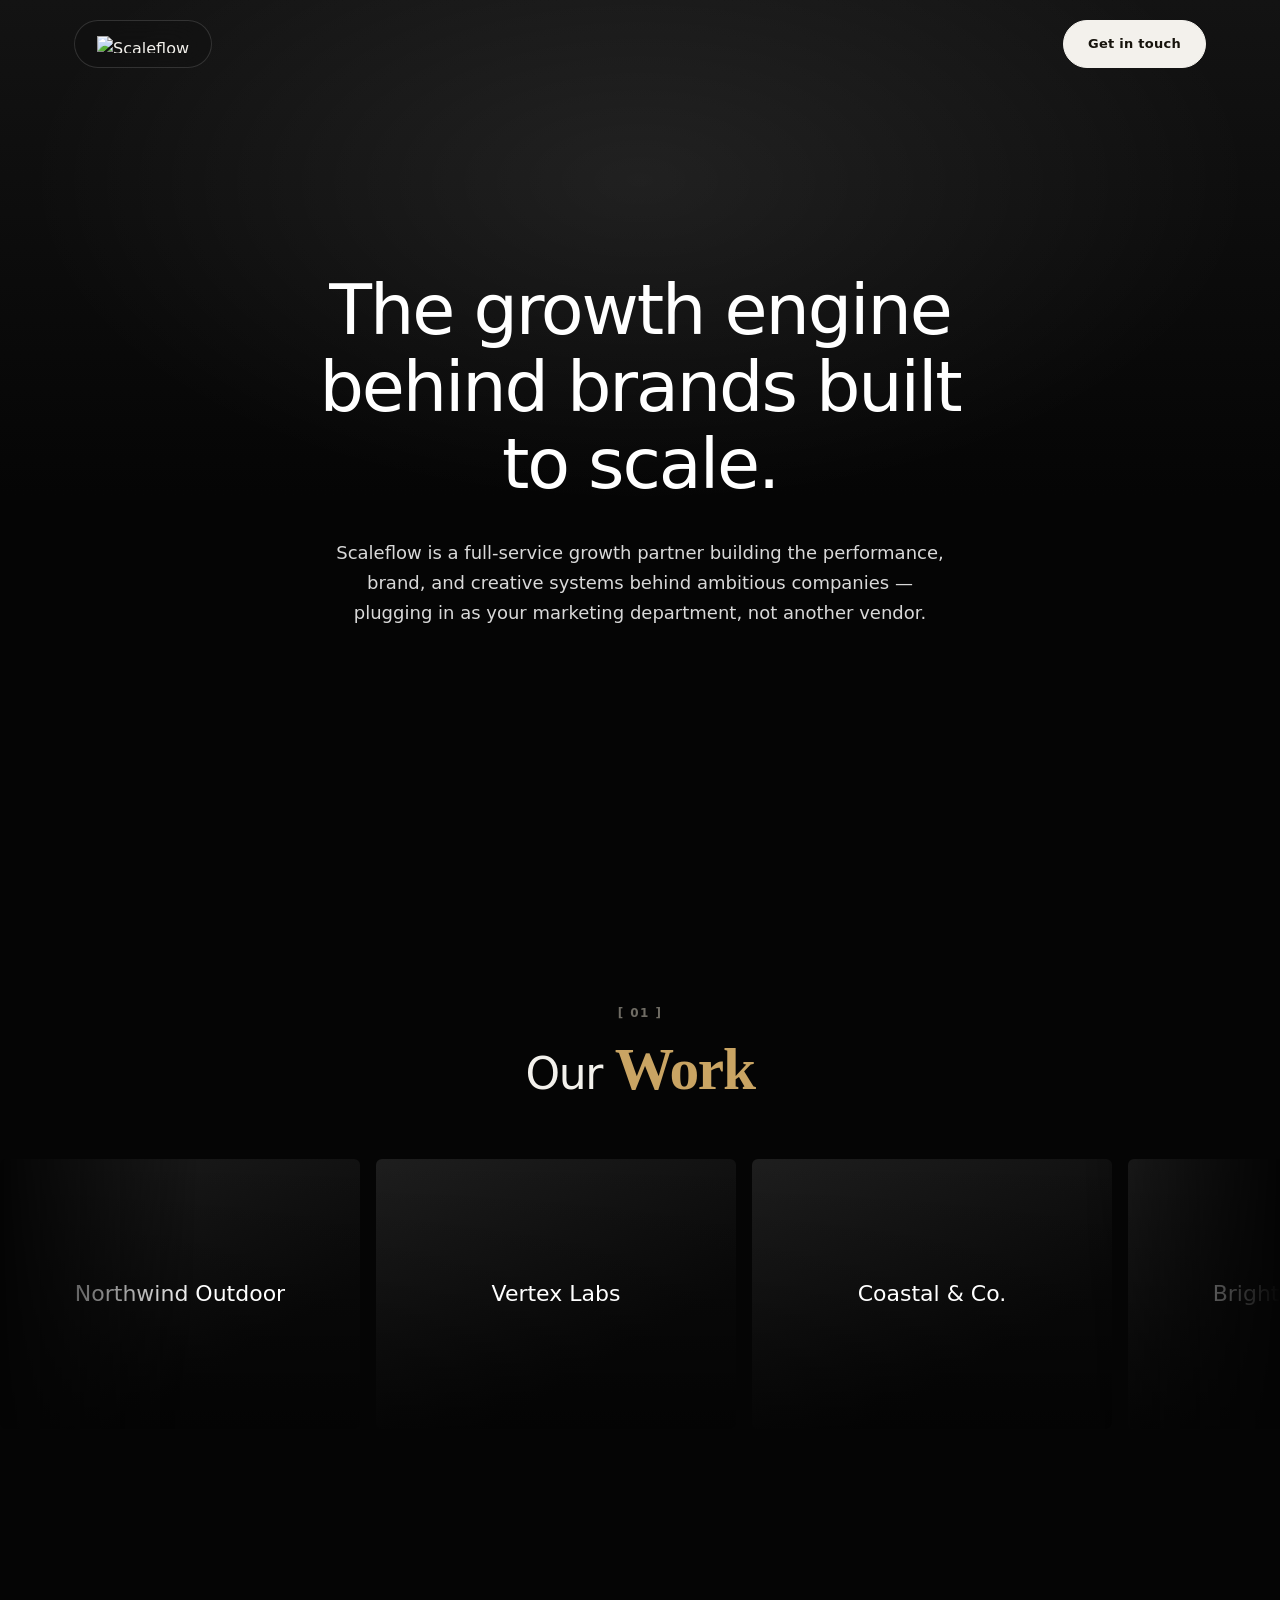
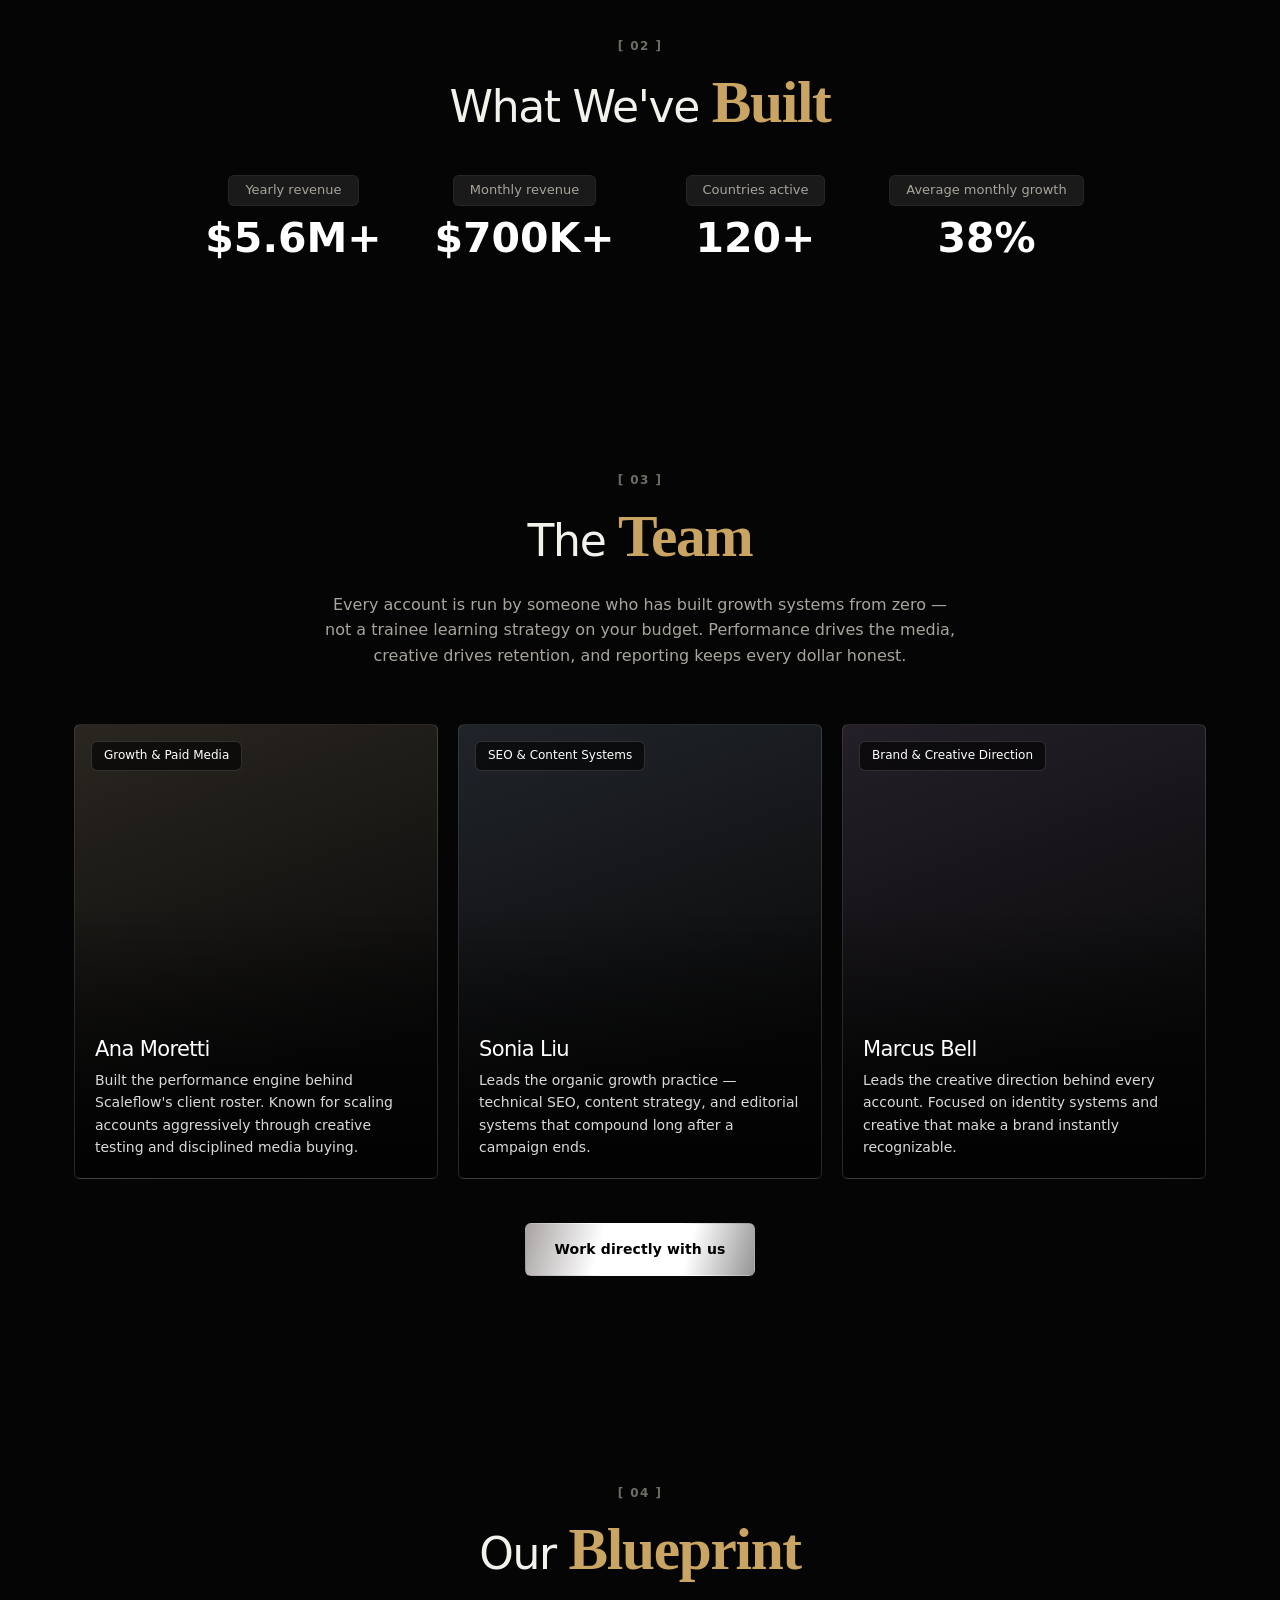
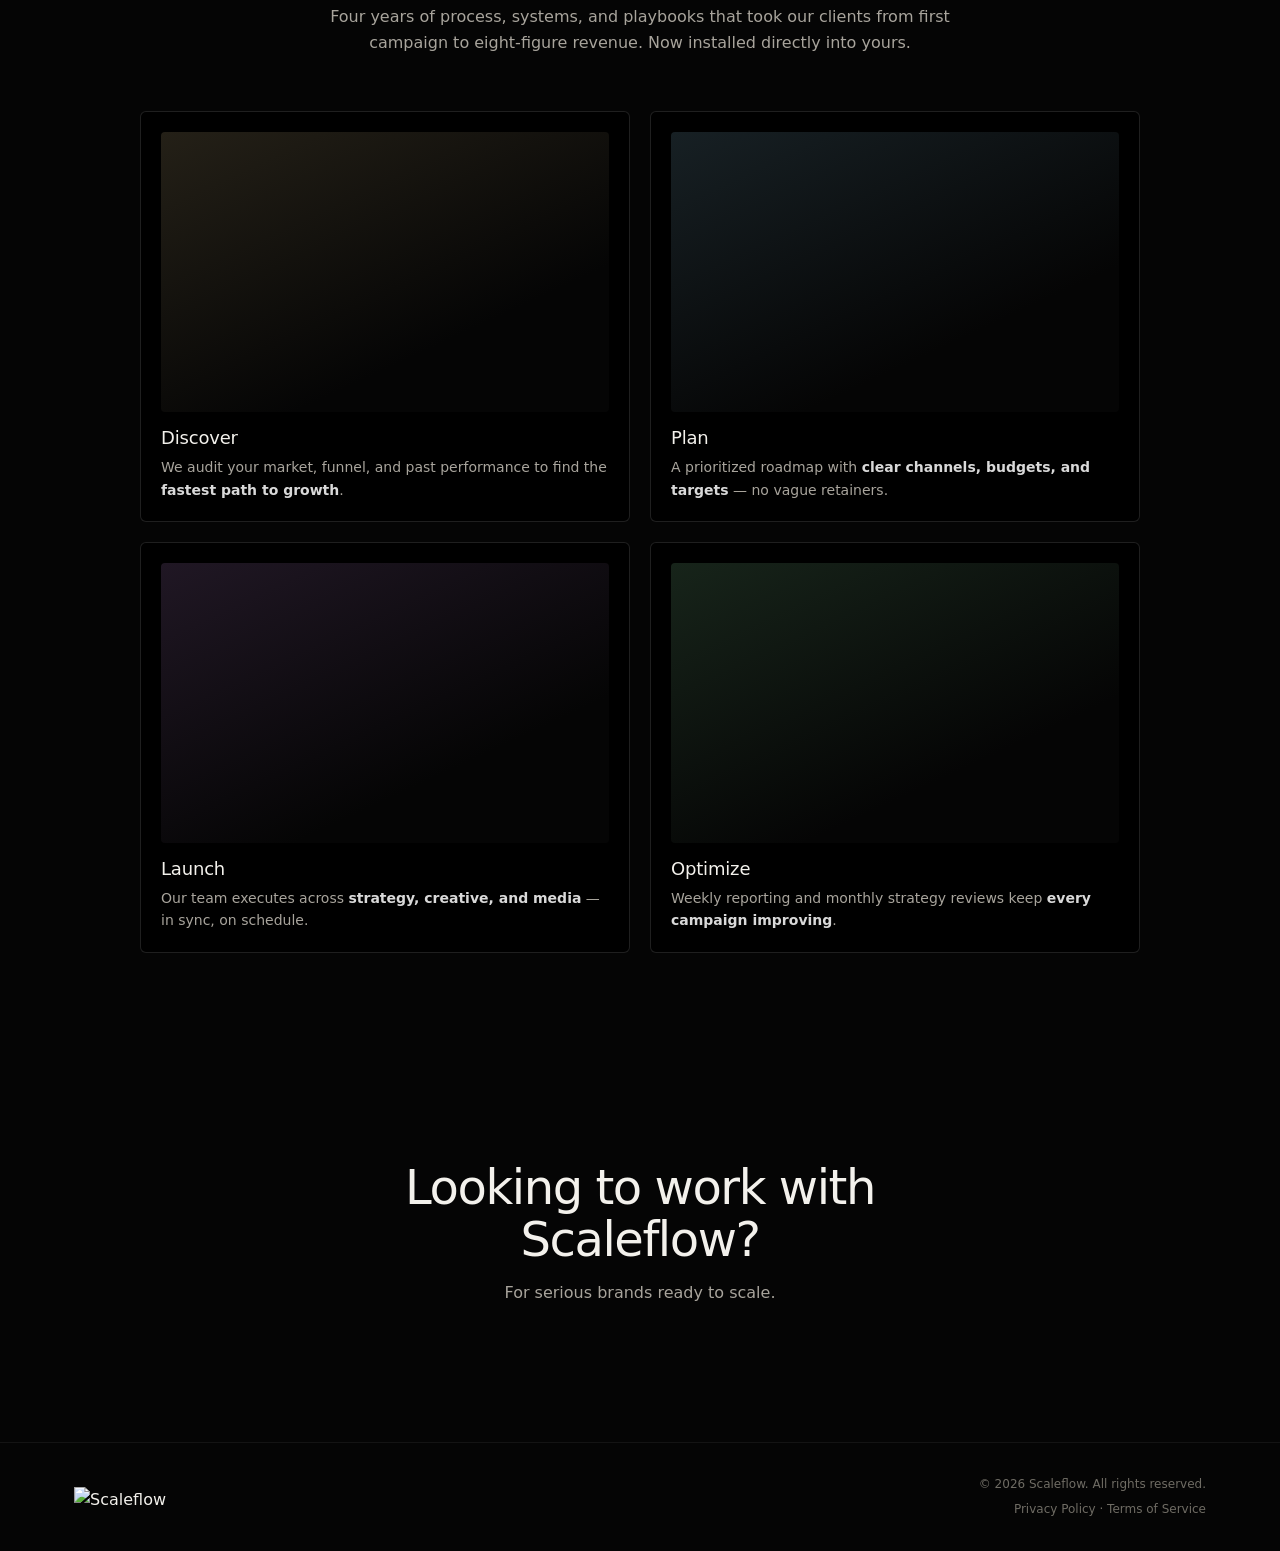
==== commit 17b574dc: "Match the Get in touch pill height to the logo pill Both nav pills now use an explicit fixed height " ====
--- a/index.html
+++ b/index.html
@@ -11,7 +11,7 @@
   <link rel="preconnect" href="https://fonts.googleapis.com" />
   <link rel="preconnect" href="https://fonts.gstatic.com" crossorigin />
   <link href="https://fonts.googleapis.com/css2?family=Inter:wght@400;500;600;700&family=Outfit:wght@300;400;500;600;700&family=SUSE:wght@300;400;500;600&family=Cinzel:wght@400;500;600&family=Caveat:wght@500;600;700&display=swap" rel="stylesheet" />
-  <link rel="stylesheet" href="css/styles.css?v=11" />
+  <link rel="stylesheet" href="css/styles.css?v=12" />
 </head>
 <body>
 
--- a/css/styles.css
+++ b/css/styles.css
@@ -247,12 +247,13 @@
 
 .nav .brand {
   pointer-events: auto;
+  height: 48px;
   background: rgba(15, 15, 15, 0.4);
   backdrop-filter: blur(20px) saturate(180%);
   -webkit-backdrop-filter: blur(20px) saturate(180%);
   border: 1px solid rgba(255, 255, 255, 0.14);
   border-radius: 999px;
-  padding: 12px 22px;
+  padding: 0 22px;
 }
 
 .brand-logo {
@@ -275,6 +276,7 @@
   pointer-events: auto;
   display: inline-flex;
   align-items: center;
+  height: 48px;
   font-size: 13px;
   font-weight: 600;
   letter-spacing: 0.02em;
@@ -282,7 +284,7 @@
   background: var(--color-text);
   border: 1px solid var(--color-text);
   border-radius: 999px;
-  padding: 13px 24px;
+  padding: 0 24px;
   transition: opacity 0.15s ease;
 }
 
@@ -300,11 +302,13 @@
   }
 
   .nav .brand {
-    padding: 10px 16px;
+    height: 42px;
+    padding: 0 16px;
   }
 
   .nav-links a {
-    padding: 11px 18px;
+    height: 42px;
+    padding: 0 18px;
     font-size: 12px;
   }
 }
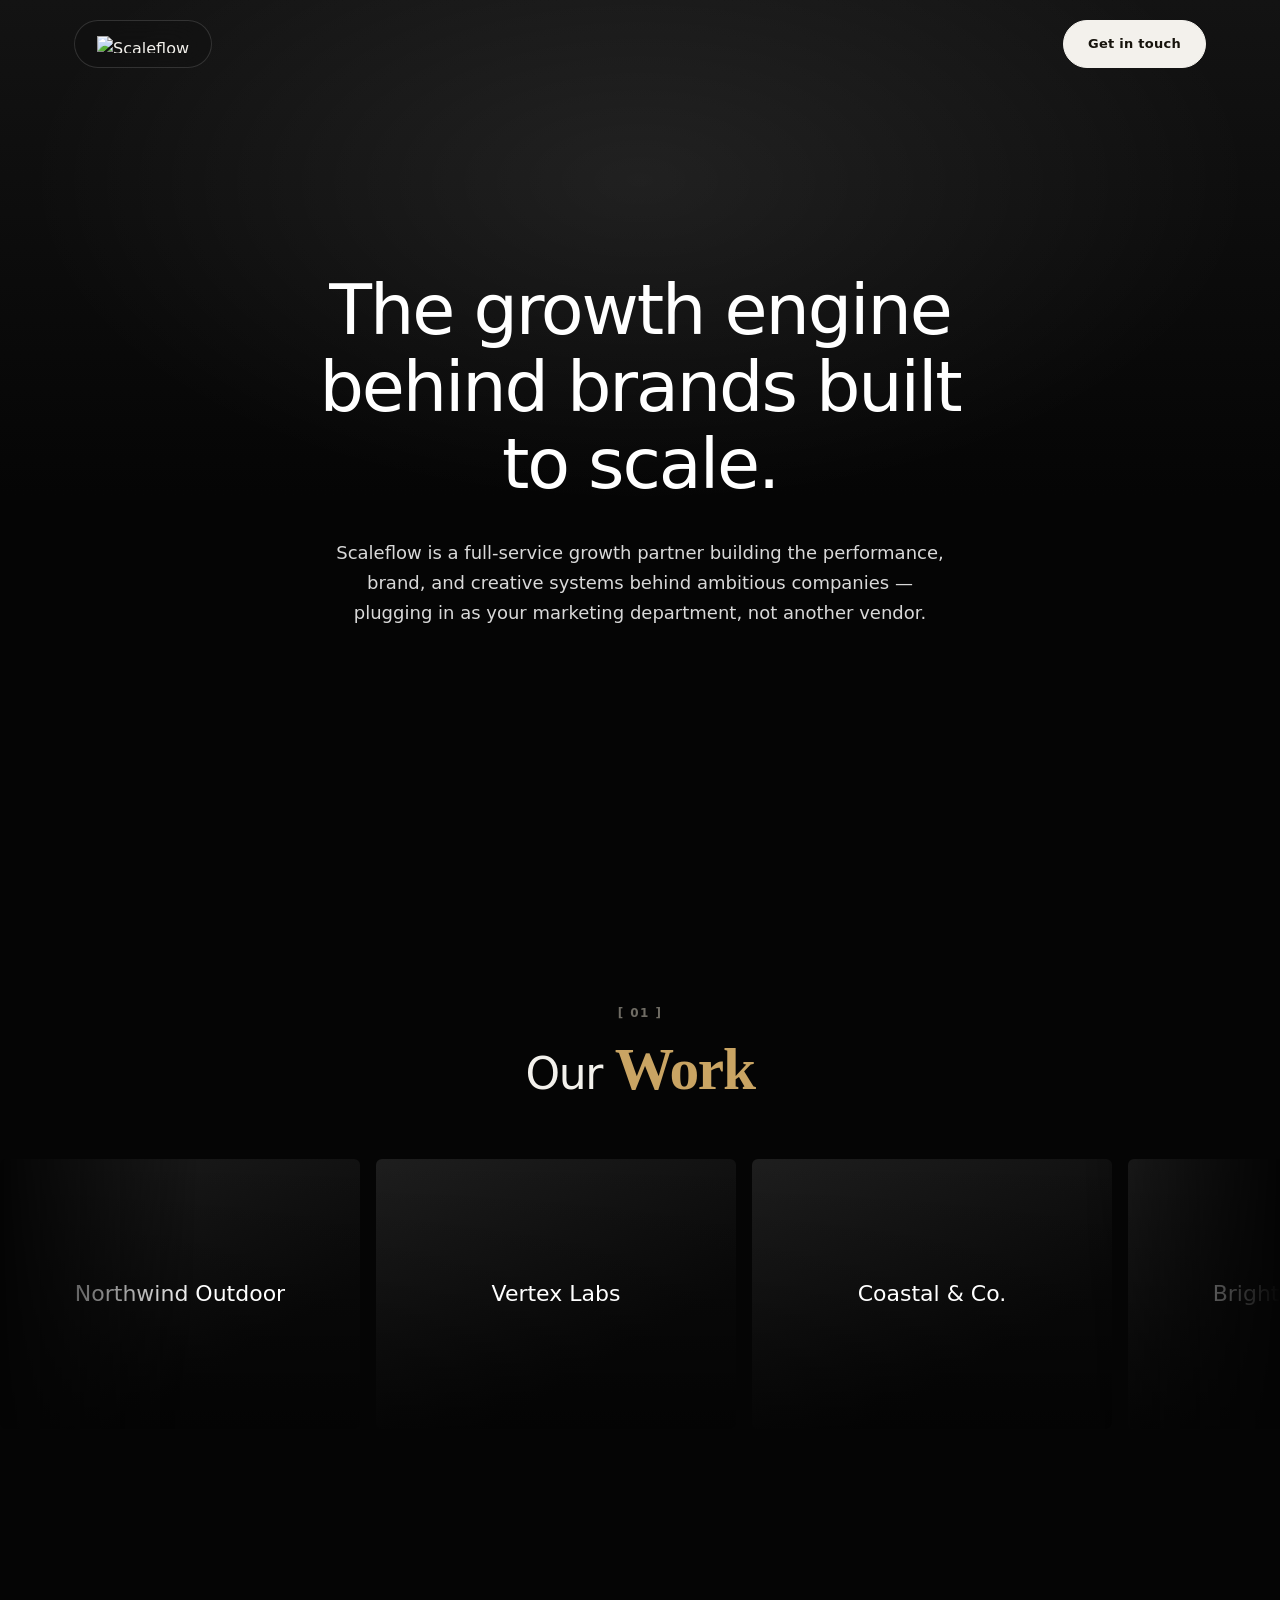
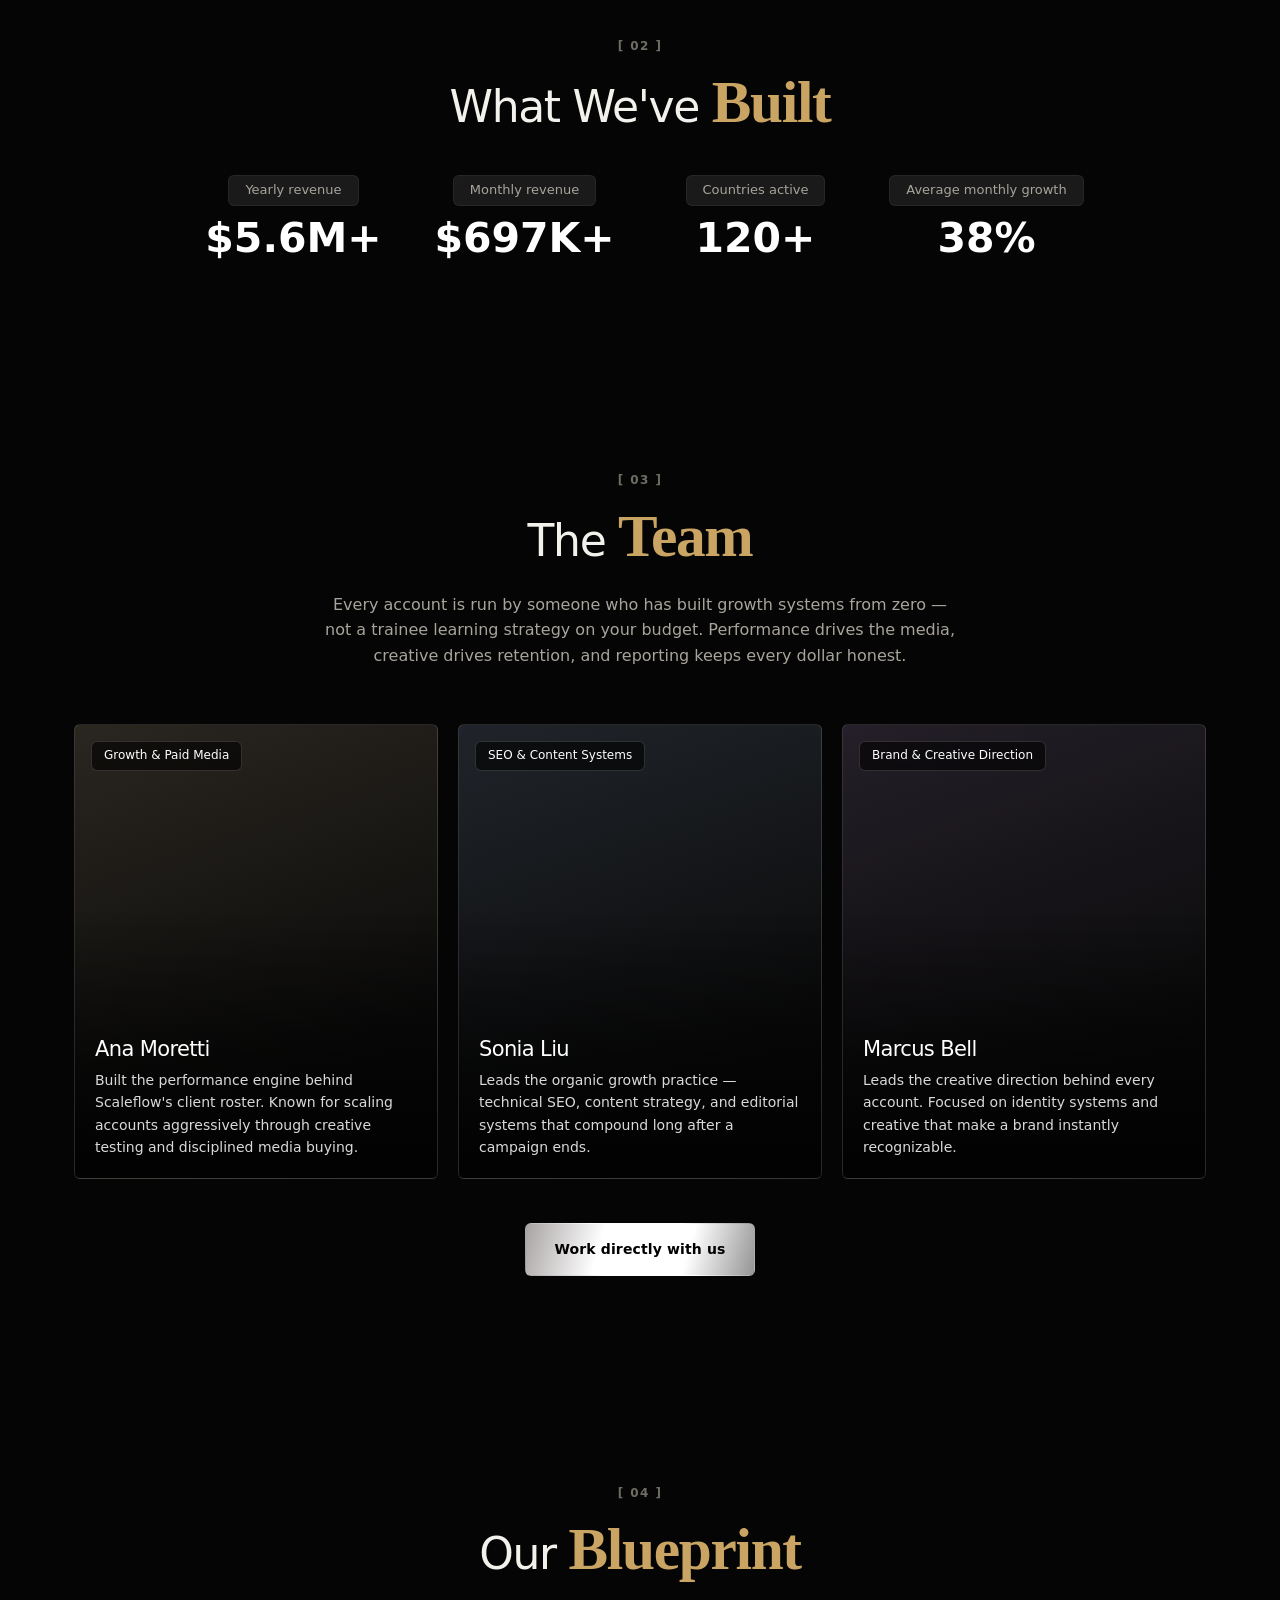
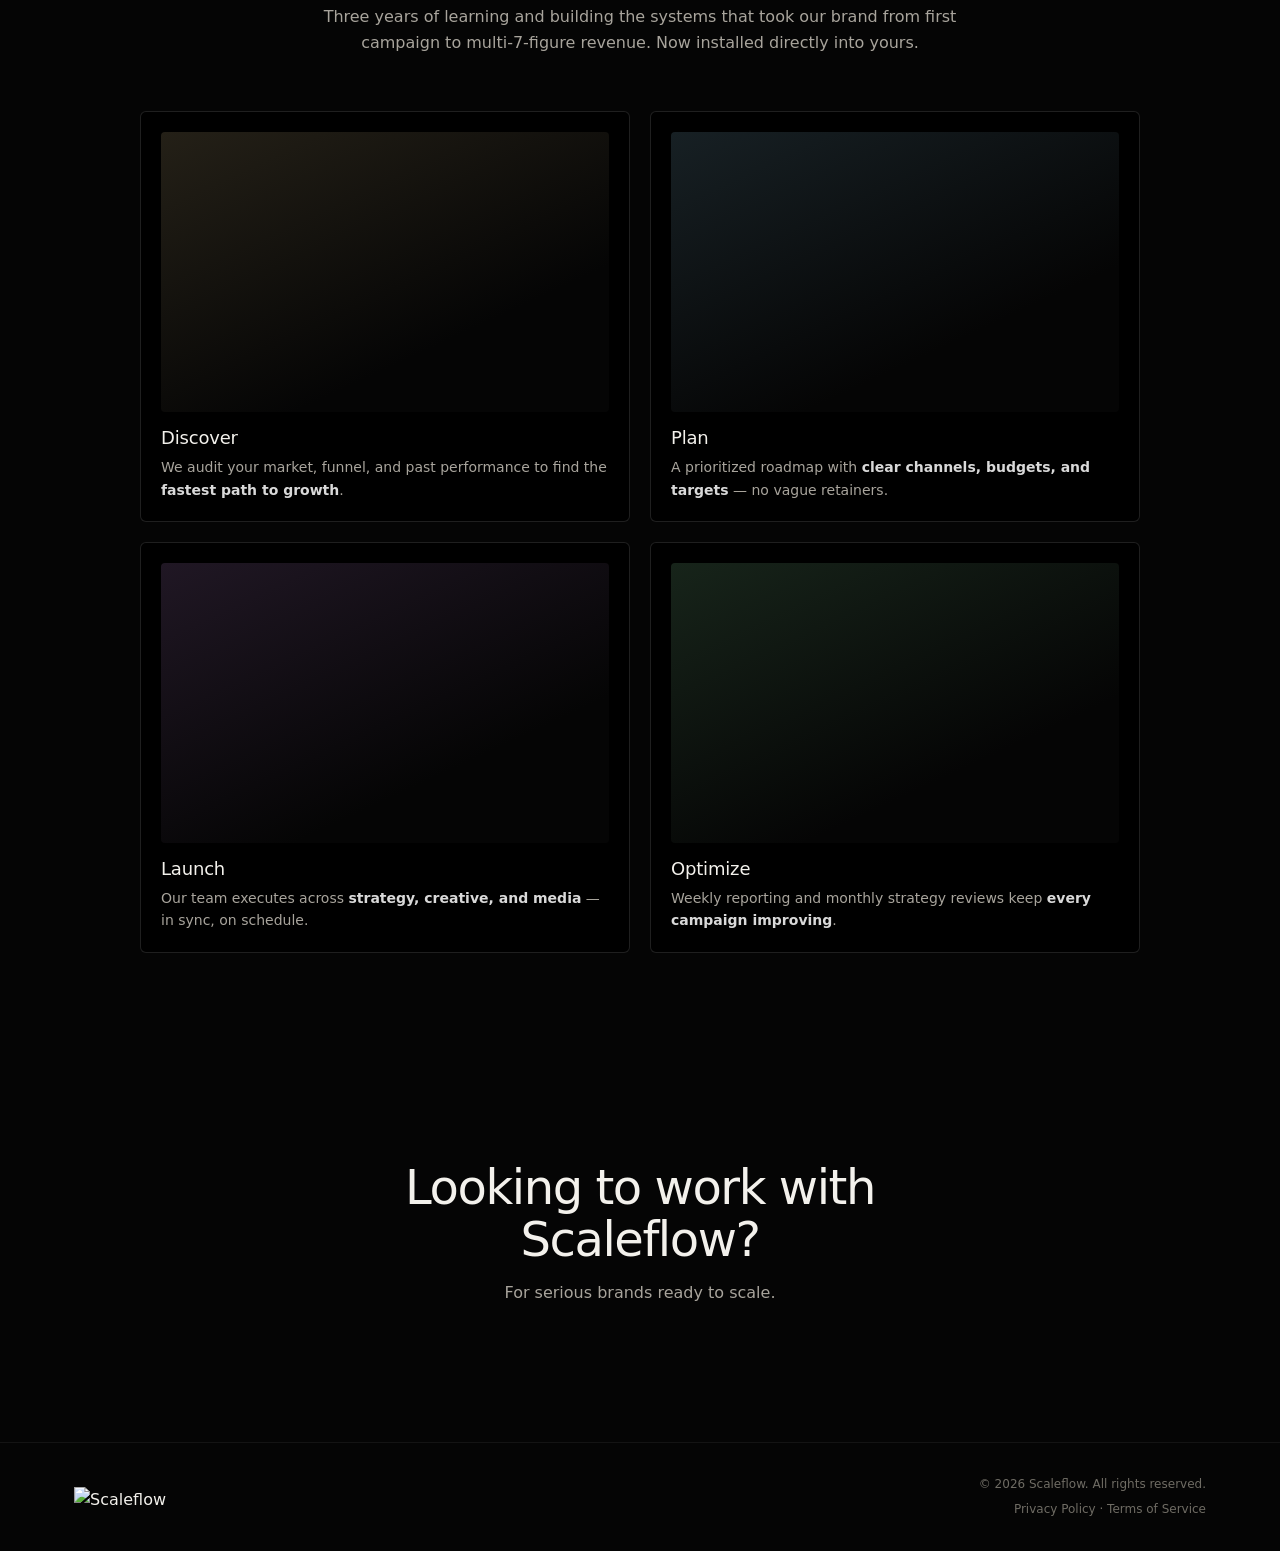
==== commit 068877bd: "Update Blueprint copy: 3 years, our brand, multi-7-figure revenue "Four years ... took our clients ." ====
--- a/index.html
+++ b/index.html
@@ -11,7 +11,7 @@
   <link rel="preconnect" href="https://fonts.googleapis.com" />
   <link rel="preconnect" href="https://fonts.gstatic.com" crossorigin />
   <link href="https://fonts.googleapis.com/css2?family=Inter:wght@400;500;600;700&family=Outfit:wght@300;400;500;600;700&family=SUSE:wght@300;400;500;600&family=Cinzel:wght@400;500;600&family=Caveat:wght@500;600;700&display=swap" rel="stylesheet" />
-  <link rel="stylesheet" href="css/styles.css?v=12" />
+  <link rel="stylesheet" href="css/styles.css?v=13" />
 </head>
 <body>
 
@@ -138,7 +138,7 @@
           <span class="section-num">[ 04 ]</span>
         </div>
         <h2 style="text-align:center; font-size: clamp(30px, 4.4vw, 44px);">Our <span class="script-word">Blueprint</span></h2>
-        <p style="text-align:center; max-width:640px; margin:16px auto 0;">Four years of process, systems, and playbooks that took our clients from first campaign to eight-figure revenue. Now installed directly into yours.</p>
+        <p style="text-align:center; max-width:640px; margin:16px auto 0;">Three years of learning and building the systems that took our brand from first campaign to multi-7-figure revenue. Now installed directly into yours.</p>
         <div class="blueprint-grid" style="margin-top:56px;">
           <div class="blueprint-card">
             <div class="blueprint-media" style="--blueprint-tone:#242017;"></div>
